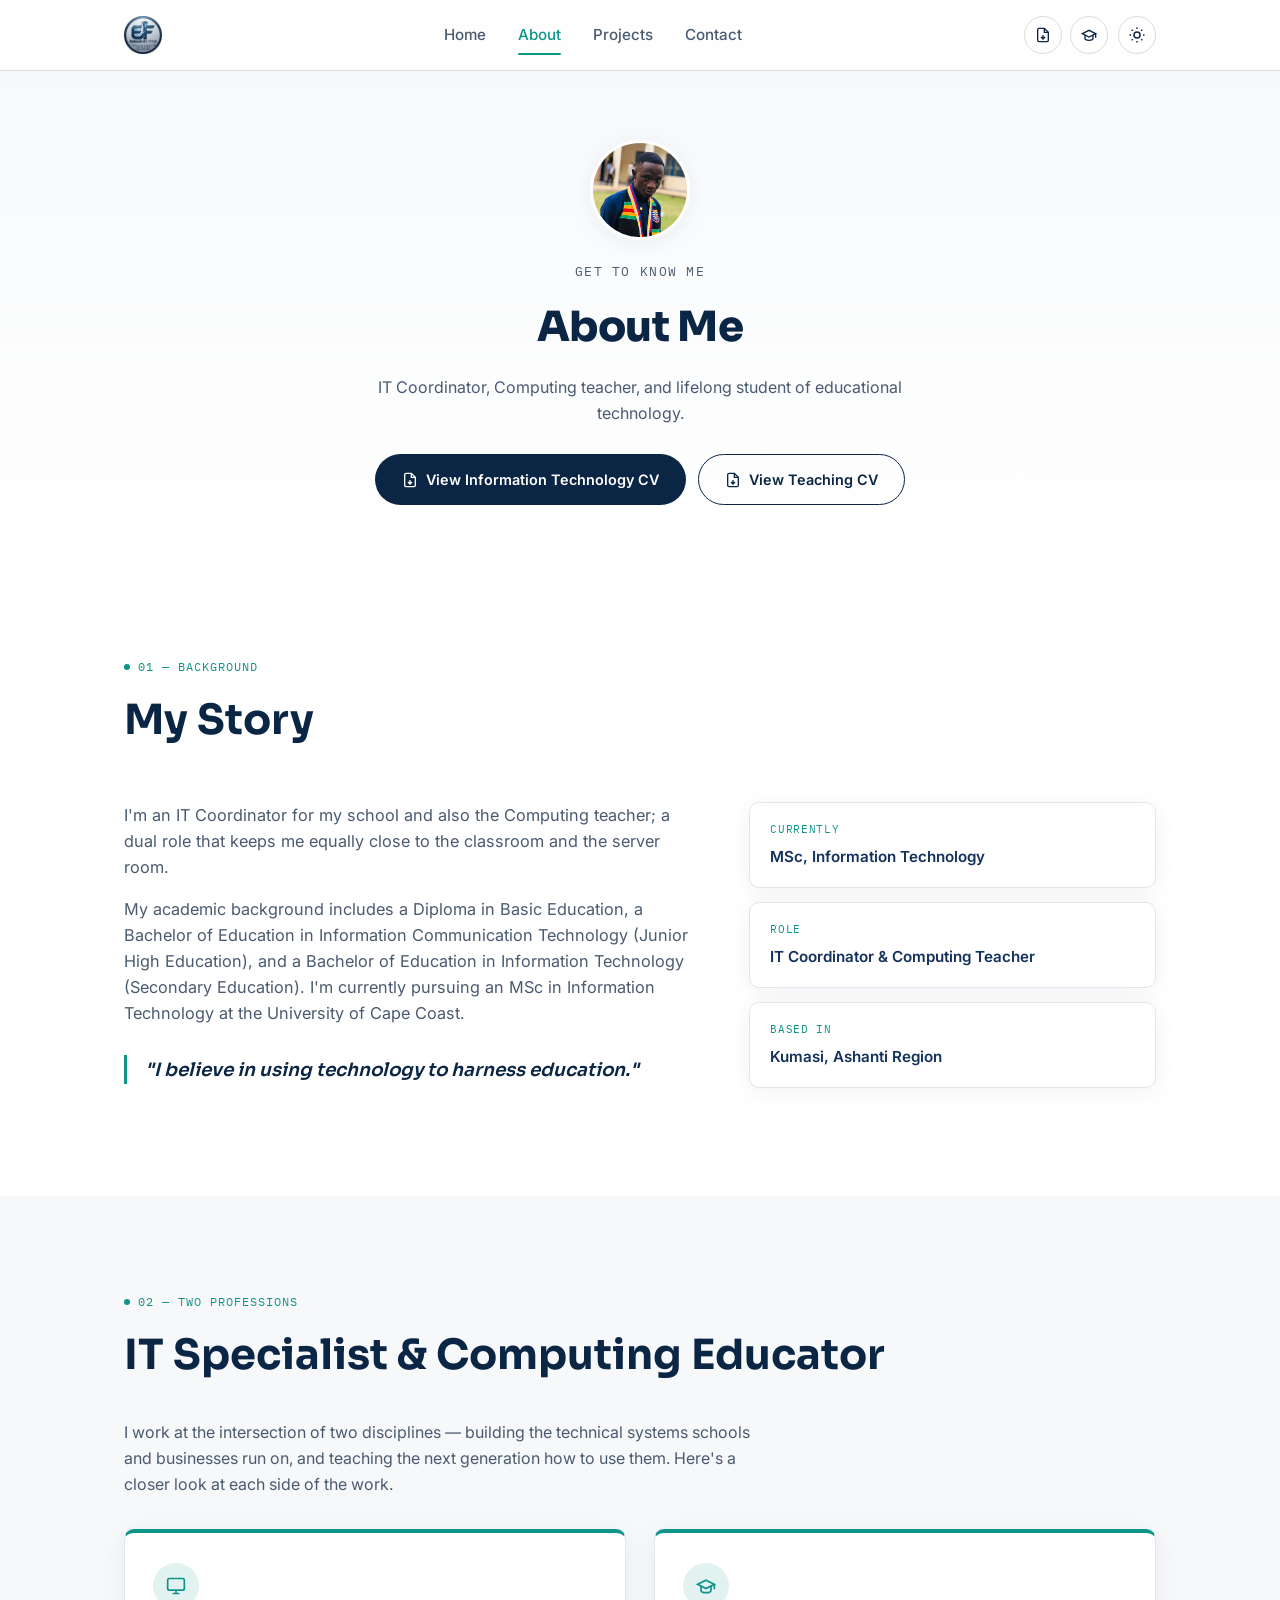
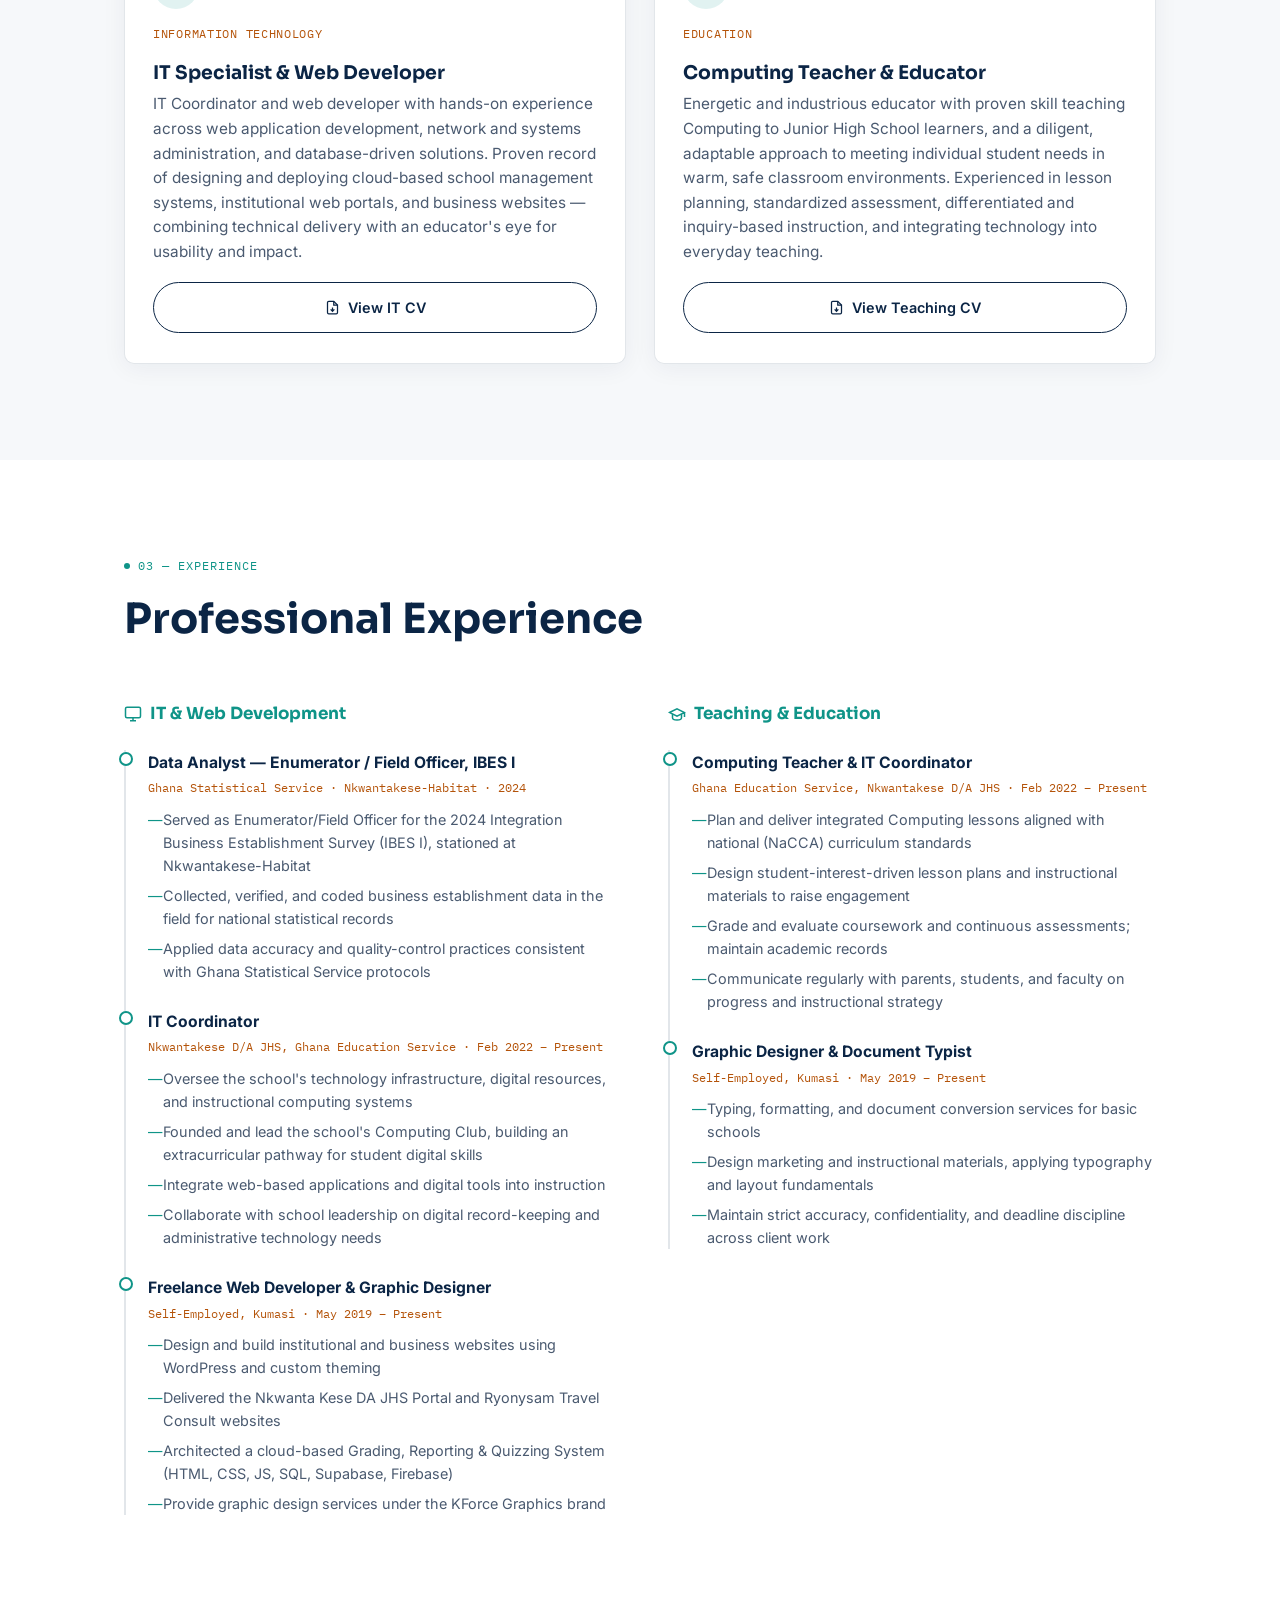
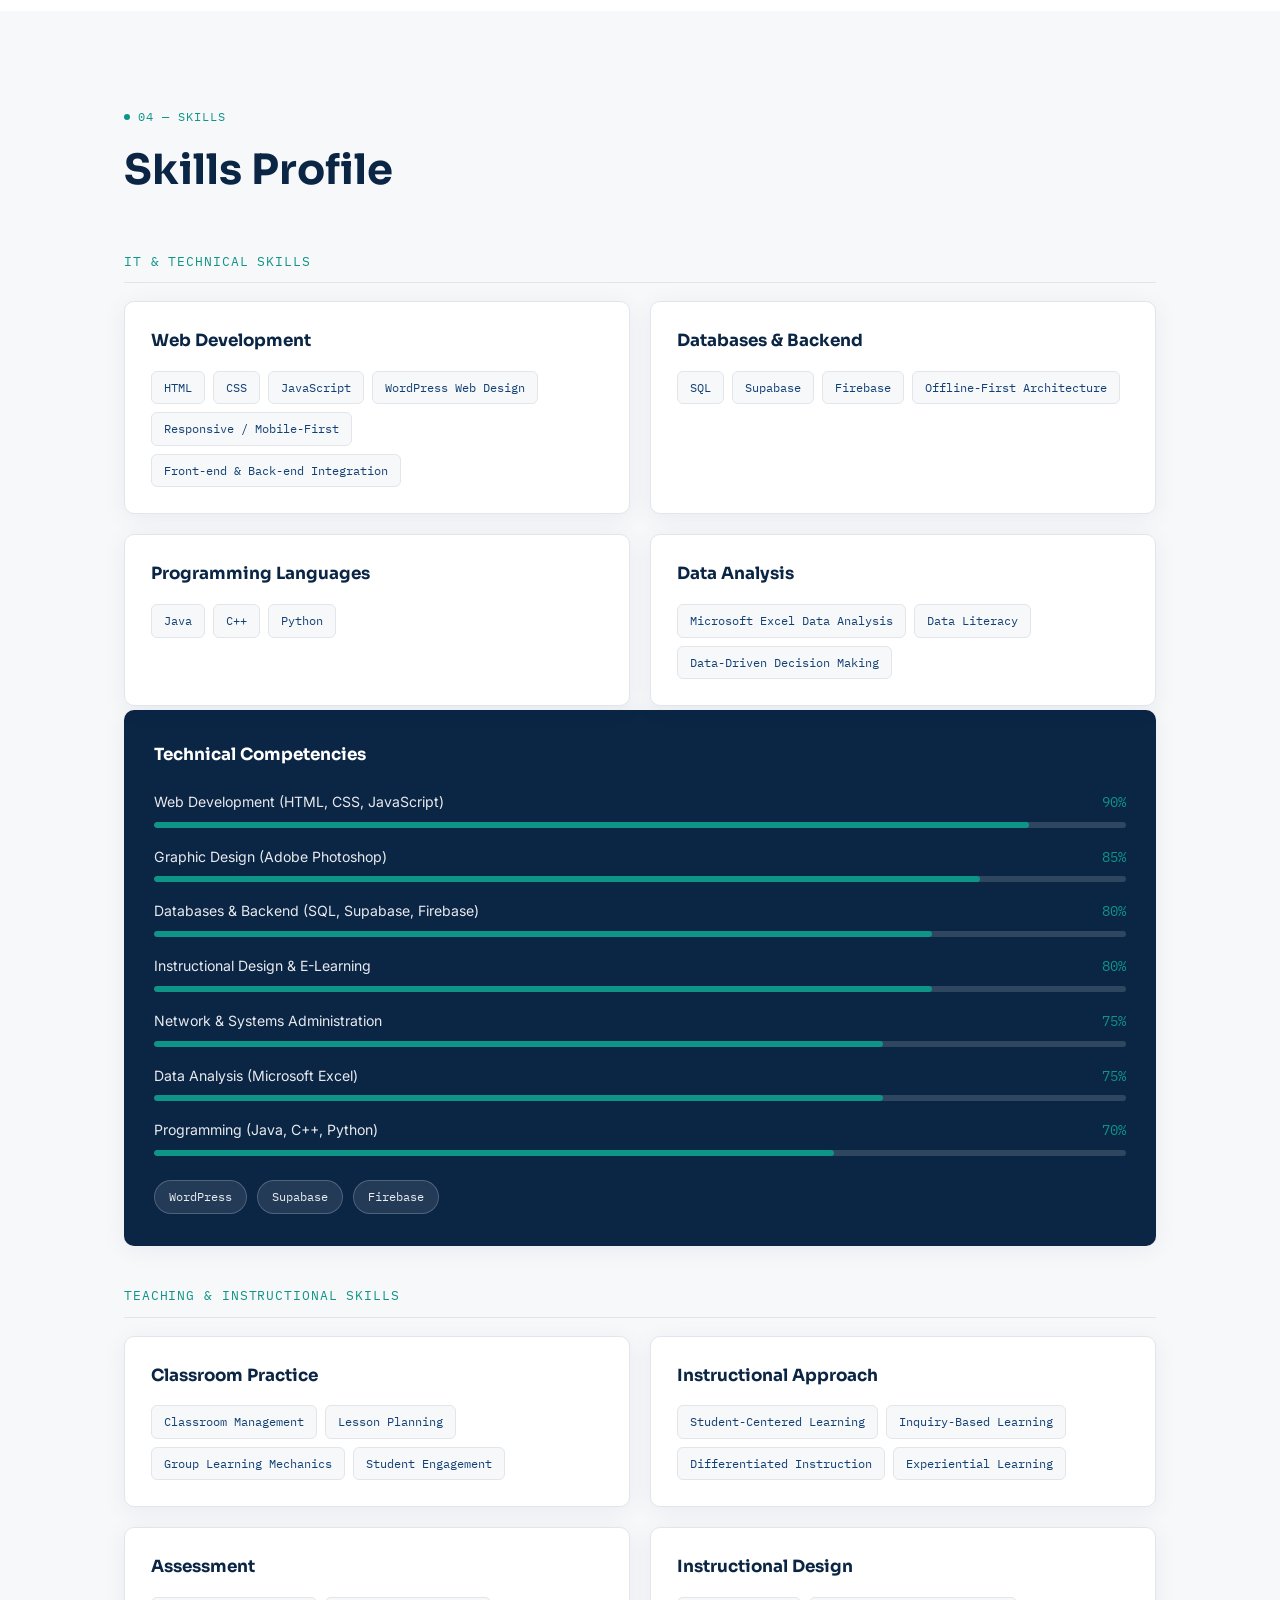
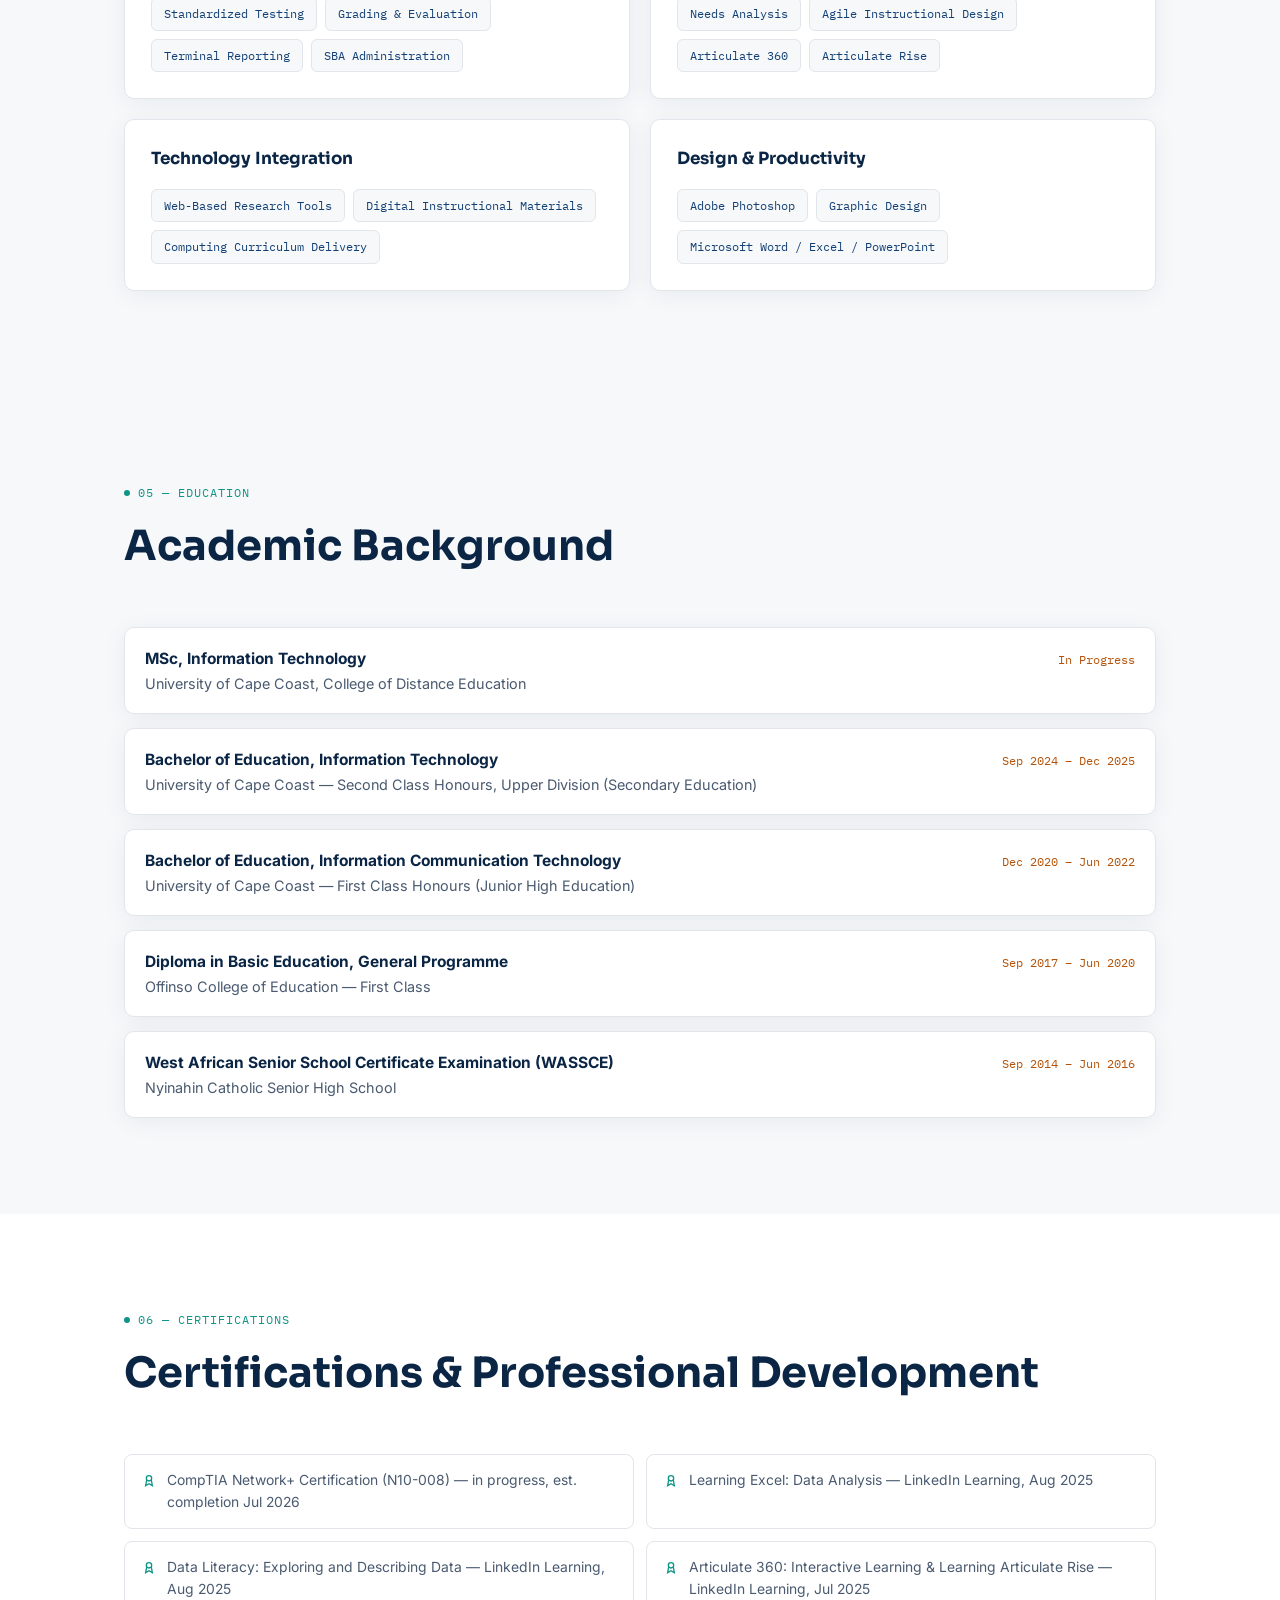
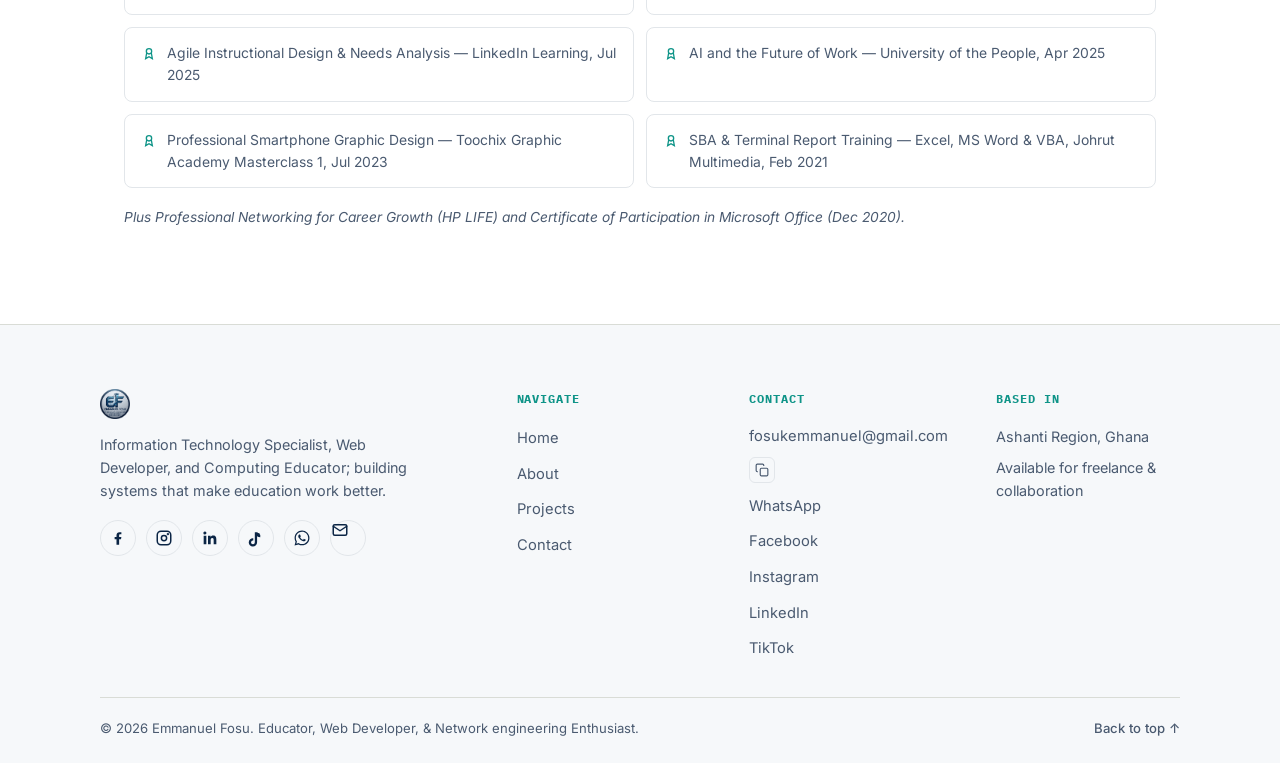
==== about.html @ 39644e77 "Add WhatsApp link to about page Added WhatsApp link to the footer section." ====
<!DOCTYPE html>
<html lang="en">
<head>
<meta charset="UTF-8">
<meta name="viewport" content="width=device-width, initial-scale=1.0">
<title>About Emmanuel Fosu | IT Specialist &amp; Educator</title>
<meta name="description" content="About Emmanuel Fosu — background, qualifications, and skills profile in web development, networking, and education technology.">
<link rel="preconnect" href="https://fonts.googleapis.com">
<link rel="preconnect" href="https://fonts.gstatic.com" crossorigin>
<link href="https://fonts.googleapis.com/css2?family=Sora:wght@400;600;700;800&family=Inter:wght@400;500;600&family=IBM+Plex+Mono:wght@400;500&display=swap" rel="stylesheet">
<link rel="stylesheet" href="styles.css">
</head>
<body>

<header class="site-header">
  <div class="nav-wrap">
    <a href="index.html" class="logo">
      <img src="images/logo.png" alt="Emmanuel Fosu Logo" class="logo-img">
    </a>
    <nav class="main-nav" id="main-nav" aria-label="Primary">
      <a href="index.html" class="nav-link">Home</a>
      <a href="about.html" class="nav-link active" aria-current="page">About</a>
      <a href="projects.html" class="nav-link">Projects</a>
      <a href="contact.html" class="nav-link">Contact</a>
    </nav>
    <div class="nav-controls">
      <div class="nav-cv-icons">
        <a href="assets/cv/Emmanuel_Fosu_IT_CV.pdf" target="_blank" rel="noopener" class="nav-cv-btn-icon" title="View Information Technology CV" aria-label="View Information Technology CV">
          <svg width="16" height="16" viewBox="0 0 24 24" fill="none" stroke="currentColor" stroke-width="2"><path d="M14 2H6a2 2 0 0 0-2 2v16a2 2 0 0 0 2 2h12a2 2 0 0 0 2-2V8z"/><path d="M14 2v6h6M12 18v-6M9 15l3 3 3-3"/></svg>
        </a>
        <a href="assets/cv/Emmanuel_Fosu_Teaching_CV.pdf" target="_blank" rel="noopener" class="nav-cv-btn-icon" title="View Teaching CV" aria-label="View Teaching CV">
          <svg width="16" height="16" viewBox="0 0 24 24" fill="none" stroke="currentColor" stroke-width="2"><path d="M22 10v6M2 10l10-5 10 5-10 5-10-5z"/><path d="M6 12v5c0 1.66 2.69 3 6 3s6-1.34 6-3v-5"/></svg>
        </a>
      </div>
      <button id="theme-toggle" class="theme-toggle" aria-label="Toggle dark mode" title="Toggle light / dark mode">
        <svg id="icon-sun" width="18" height="18" viewBox="0 0 24 24" fill="none" stroke="currentColor" stroke-width="2"><circle cx="12" cy="12" r="4"/><path d="M12 2v2M12 20v2M4.9 4.9l1.4 1.4M17.7 17.7l1.4 1.4M2 12h2M20 12h2M4.9 19.1l1.4-1.4M17.7 6.3l1.4-1.4"/></svg>
        <svg id="icon-moon" width="18" height="18" viewBox="0 0 24 24" fill="none" stroke="currentColor" stroke-width="2" style="display:none"><path d="M21 12.79A9 9 0 1 1 11.21 3 7 7 0 0 0 21 12.79z"/></svg>
      </button>
      <button class="hamburger" id="hamburger" aria-label="Open menu" aria-expanded="false" aria-controls="mobile-menu">
        <span></span><span></span><span></span>
      </button>
    </div>
  </div>
  <nav class="mobile-menu" id="mobile-menu" aria-label="Mobile">
    <a href="index.html" class="nav-link">Home</a>
    <a href="about.html" class="nav-link active" aria-current="page">About</a>
    <a href="projects.html" class="nav-link">Projects</a>
    <a href="contact.html" class="nav-link">Contact</a>
    <div class="mobile-cv-group">
      <a href="assets/cv/Emmanuel_Fosu_IT_CV.pdf" target="_blank" rel="noopener" class="nav-cv-btn">View Information Technology CV</a>
      <a href="assets/cv/Emmanuel_Fosu_Teaching_CV.pdf" target="_blank" rel="noopener" class="nav-cv-btn">View Teaching CV</a>
    </div>
  </nav>
</header>

<main>
  <div class="page-header">
    <img src="images/emma.jpg" alt="Emmanuel Fosu" class="page-header-img">
    <p class="eyebrow mono">Get to know me</p>
    <h1 class="page-heading">About Me</h1>
    <p>IT Coordinator, Computing teacher, and lifelong student of educational technology.</p>
    <div class="cv-cta-row">
      <a href="assets/cv/Emmanuel_Fosu_IT_CV.pdf" target="_blank" rel="noopener" class="btn btn-primary cv-cta-btn">
        <svg width="16" height="16" viewBox="0 0 24 24" fill="none" stroke="currentColor" stroke-width="2"><path d="M14 2H6a2 2 0 0 0-2 2v16a2 2 0 0 0 2 2h12a2 2 0 0 0 2-2V8z"/><path d="M14 2v6h6M12 18v-6M9 15l3 3 3-3"/></svg>
        View Information Technology CV
      </a>
      <a href="assets/cv/Emmanuel_Fosu_Teaching_CV.pdf" target="_blank" rel="noopener" class="btn btn-outline cv-cta-btn">
        <svg width="16" height="16" viewBox="0 0 24 24" fill="none" stroke="currentColor" stroke-width="2"><path d="M14 2H6a2 2 0 0 0-2 2v16a2 2 0 0 0 2 2h12a2 2 0 0 0 2-2V8z"/><path d="M14 2v6h6M12 18v-6M9 15l3 3 3-3"/></svg>
        View Teaching CV
      </a>
    </div>
  </div>

  <section class="about" id="about">
    <div class="section-inner">
      <p class="section-label mono">01 — Background</p>
      <h2 class="section-title">My Story</h2>
      <div class="about-grid">
        <div class="about-text">
          <p>I'm an IT Coordinator for my school and also the Computing teacher; a dual role that keeps me equally close to the classroom and the server room.</p>
          <p>My academic background includes a Diploma in Basic Education, a Bachelor of Education in Information Communication Technology (Junior High Education), and a Bachelor of Education in Information Technology (Secondary Education). I'm currently pursuing an MSc in Information Technology at the University of Cape Coast.</p>
          <p class="philosophy">"I believe in using technology to harness education."</p>
        </div>
        <div class="about-facts">
          <div class="fact-card">
            <span class="fact-label mono">Currently</span>
            <span class="fact-value">MSc, Information Technology</span>
          </div>
          <div class="fact-card">
            <span class="fact-label mono">Role</span>
            <span class="fact-value">IT Coordinator &amp; Computing Teacher</span>
          </div>
          <div class="fact-card">
            <span class="fact-label mono">Based In</span>
            <span class="fact-value">Kumasi, Ashanti Region</span>
          </div>
        </div>
      </div>
    </div>
  </section>

  <!-- ============ TWO PROFESSIONS ============ -->
  <section class="professions" id="professions">
    <div class="section-inner">
      <p class="section-label mono">02 — Two Professions</p>
      <h2 class="section-title">IT Specialist &amp; Computing Educator</h2>
      <p class="profession-intro">I work at the intersection of two disciplines — building the technical systems schools and businesses run on, and teaching the next generation how to use them. Here's a closer look at each side of the work.</p>

      <div class="profession-grid">

        <div class="profession-card" id="it-profession">
          <div class="profession-icon">
            <svg width="20" height="20" viewBox="0 0 24 24" fill="none" stroke="currentColor" stroke-width="2"><rect x="2" y="3" width="20" height="14" rx="2"/><path d="M8 21h8M12 17v4"/></svg>
          </div>
          <span class="profession-role mono">Information Technology</span>
          <h3>IT Specialist &amp; Web Developer</h3>
          <p>IT Coordinator and web developer with hands-on experience across web application development, network and systems administration, and database-driven solutions. Proven record of designing and deploying cloud-based school management systems, institutional web portals, and business websites — combining technical delivery with an educator's eye for usability and impact.</p>
          <a href="assets/cv/Emmanuel_Fosu_IT_CV.pdf" target="_blank" rel="noopener" class="btn btn-outline cv-cta-btn">
            <svg width="15" height="15" viewBox="0 0 24 24" fill="none" stroke="currentColor" stroke-width="2"><path d="M14 2H6a2 2 0 0 0-2 2v16a2 2 0 0 0 2 2h12a2 2 0 0 0 2-2V8z"/><path d="M14 2v6h6M12 18v-6M9 15l3 3 3-3"/></svg>
            View IT CV
          </a>
        </div>

        <div class="profession-card" id="teaching-profession">
          <div class="profession-icon">
            <svg width="20" height="20" viewBox="0 0 24 24" fill="none" stroke="currentColor" stroke-width="2"><path d="M22 10v6M2 10l10-5 10 5-10 5-10-5z"/><path d="M6 12v5c0 1.66 2.69 3 6 3s6-1.34 6-3v-5"/></svg>
          </div>
          <span class="profession-role mono">Education</span>
          <h3>Computing Teacher &amp; Educator</h3>
          <p>Energetic and industrious educator with proven skill teaching Computing to Junior High School learners, and a diligent, adaptable approach to meeting individual student needs in warm, safe classroom environments. Experienced in lesson planning, standardized assessment, differentiated and inquiry-based instruction, and integrating technology into everyday teaching.</p>
          <a href="assets/cv/Emmanuel_Fosu_Teaching_CV.pdf" target="_blank" rel="noopener" class="btn btn-outline cv-cta-btn">
            <svg width="15" height="15" viewBox="0 0 24 24" fill="none" stroke="currentColor" stroke-width="2"><path d="M14 2H6a2 2 0 0 0-2 2v16a2 2 0 0 0 2 2h12a2 2 0 0 0 2-2V8z"/><path d="M14 2v6h6M12 18v-6M9 15l3 3 3-3"/></svg>
            View Teaching CV
          </a>
        </div>

      </div>
    </div>
  </section>

  <!-- ============ PROFESSIONAL EXPERIENCE ============ -->
  <section class="experience" id="experience">
    <div class="section-inner">
      <p class="section-label mono">03 — Experience</p>
      <h2 class="section-title">Professional Experience</h2>

      <div class="experience-columns">

        <div class="experience-track">
          <h3 class="experience-track-heading">
            <svg width="18" height="18" viewBox="0 0 24 24" fill="none" stroke="currentColor" stroke-width="2"><rect x="2" y="3" width="20" height="14" rx="2"/><path d="M8 21h8M12 17v4"/></svg>
            IT &amp; Web Development
          </h3>

          <div class="timeline-item">
            <span class="timeline-role">Data Analyst — Enumerator / Field Officer, IBES I</span>
            <span class="timeline-meta mono">Ghana Statistical Service · Nkwantakese-Habitat · 2024</span>
            <ul>
              <li>Served as Enumerator/Field Officer for the 2024 Integration Business Establishment Survey (IBES I), stationed at Nkwantakese-Habitat</li>
              <li>Collected, verified, and coded business establishment data in the field for national statistical records</li>
              <li>Applied data accuracy and quality-control practices consistent with Ghana Statistical Service protocols</li>
            </ul>
          </div>

          <div class="timeline-item">
            <span class="timeline-role">IT Coordinator</span>
            <span class="timeline-meta mono">Nkwantakese D/A JHS, Ghana Education Service · Feb 2022 – Present</span>
            <ul>
              <li>Oversee the school's technology infrastructure, digital resources, and instructional computing systems</li>
              <li>Founded and lead the school's Computing Club, building an extracurricular pathway for student digital skills</li>
              <li>Integrate web-based applications and digital tools into instruction</li>
              <li>Collaborate with school leadership on digital record-keeping and administrative technology needs</li>
            </ul>
          </div>

          <div class="timeline-item">
            <span class="timeline-role">Freelance Web Developer &amp; Graphic Designer</span>
            <span class="timeline-meta mono">Self-Employed, Kumasi · May 2019 – Present</span>
            <ul>
              <li>Design and build institutional and business websites using WordPress and custom theming</li>
              <li>Delivered the Nkwanta Kese DA JHS Portal and Ryonysam Travel Consult websites</li>
              <li>Architected a cloud-based Grading, Reporting &amp; Quizzing System (HTML, CSS, JS, SQL, Supabase, Firebase)</li>
              <li>Provide graphic design services under the KForce Graphics brand</li>
            </ul>
          </div>
        </div>

        <div class="experience-track">
          <h3 class="experience-track-heading">
            <svg width="18" height="18" viewBox="0 0 24 24" fill="none" stroke="currentColor" stroke-width="2"><path d="M22 10v6M2 10l10-5 10 5-10 5-10-5z"/><path d="M6 12v5c0 1.66 2.69 3 6 3s6-1.34 6-3v-5"/></svg>
            Teaching &amp; Education
          </h3>

          <div class="timeline-item">
            <span class="timeline-role">Computing Teacher &amp; IT Coordinator</span>
            <span class="timeline-meta mono">Ghana Education Service, Nkwantakese D/A JHS · Feb 2022 – Present</span>
            <ul>
              <li>Plan and deliver integrated Computing lessons aligned with national (NaCCA) curriculum standards</li>
              <li>Design student-interest-driven lesson plans and instructional materials to raise engagement</li>
              <li>Grade and evaluate coursework and continuous assessments; maintain academic records</li>
              <li>Communicate regularly with parents, students, and faculty on progress and instructional strategy</li>
            </ul>
          </div>

          <div class="timeline-item">
            <span class="timeline-role">Graphic Designer &amp; Document Typist</span>
            <span class="timeline-meta mono">Self-Employed, Kumasi · May 2019 – Present</span>
            <ul>
              <li>Typing, formatting, and document conversion services for basic schools</li>
              <li>Design marketing and instructional materials, applying typography and layout fundamentals</li>
              <li>Maintain strict accuracy, confidentiality, and deadline discipline across client work</li>
            </ul>
          </div>
        </div>

      </div>
    </div>
  </section>

  <section class="skills" id="skills">
    <div class="section-inner">
      <p class="section-label mono">04 — Skills</p>
      <h2 class="section-title">Skills Profile</h2>

      <!-- IT & Technical Skills -->
      <div class="skills-subgroup">
        <p class="skills-subheading">IT &amp; Technical Skills</p>
        <div class="skills-grid">

          <div class="skill-card">
            <h3>Web Development</h3>
            <div class="tag-row">
              <span class="tag">HTML</span>
              <span class="tag">CSS</span>
              <span class="tag">JavaScript</span>
              <span class="tag">WordPress Web Design</span>
              <span class="tag">Responsive / Mobile-First</span>
              <span class="tag">Front-end &amp; Back-end Integration</span>
            </div>
          </div>

          <div class="skill-card">
            <h3>Databases &amp; Backend</h3>
            <div class="tag-row">
              <span class="tag">SQL</span>
              <span class="tag">Supabase</span>
              <span class="tag">Firebase</span>
              <span class="tag">Offline-First Architecture</span>
            </div>
          </div>

          <div class="skill-card">
            <h3>Programming Languages</h3>
            <div class="tag-row">
              <span class="tag">Java</span>
              <span class="tag">C++</span>
              <span class="tag">Python</span>
            </div>
          </div>

          <div class="skill-card">
            <h3>Data Analysis</h3>
            <div class="tag-row">
              <span class="tag">Microsoft Excel Data Analysis</span>
              <span class="tag">Data Literacy</span>
              <span class="tag">Data-Driven Decision Making</span>
            </div>
          </div>

        </div>

        <div class="competency-card">
          <h3>Technical Competencies</h3>

          <div class="competency-row">
            <div class="competency-top"><span class="competency-name">Web Development (HTML, CSS, JavaScript)</span><span class="competency-pct mono">90%</span></div>
            <div class="competency-track"><div class="competency-fill" style="width:90%"></div></div>
          </div>
          <div class="competency-row">
            <div class="competency-top"><span class="competency-name">Graphic Design (Adobe Photoshop)</span><span class="competency-pct mono">85%</span></div>
            <div class="competency-track"><div class="competency-fill" style="width:85%"></div></div>
          </div>
          <div class="competency-row">
            <div class="competency-top"><span class="competency-name">Databases &amp; Backend (SQL, Supabase, Firebase)</span><span class="competency-pct mono">80%</span></div>
            <div class="competency-track"><div class="competency-fill" style="width:80%"></div></div>
          </div>
          <div class="competency-row">
            <div class="competency-top"><span class="competency-name">Instructional Design &amp; E-Learning</span><span class="competency-pct mono">80%</span></div>
            <div class="competency-track"><div class="competency-fill" style="width:80%"></div></div>
          </div>
          <div class="competency-row">
            <div class="competency-top"><span class="competency-name">Network &amp; Systems Administration</span><span class="competency-pct mono">75%</span></div>
            <div class="competency-track"><div class="competency-fill" style="width:75%"></div></div>
          </div>
          <div class="competency-row">
            <div class="competency-top"><span class="competency-name">Data Analysis (Microsoft Excel)</span><span class="competency-pct mono">75%</span></div>
            <div class="competency-track"><div class="competency-fill" style="width:75%"></div></div>
          </div>
          <div class="competency-row">
            <div class="competency-top"><span class="competency-name">Programming (Java, C++, Python)</span><span class="competency-pct mono">70%</span></div>
            <div class="competency-track"><div class="competency-fill" style="width:70%"></div></div>
          </div>

          <div class="competency-tags">
            <span class="competency-tag">WordPress</span>
            <span class="competency-tag">Supabase</span>
            <span class="competency-tag">Firebase</span>
          </div>
        </div>
      </div>

      <!-- Teaching & Instructional Skills -->
      <div class="skills-subgroup">
        <p class="skills-subheading">Teaching &amp; Instructional Skills</p>
        <div class="skills-grid">

          <div class="skill-card">
            <h3>Classroom Practice</h3>
            <div class="tag-row">
              <span class="tag">Classroom Management</span>
              <span class="tag">Lesson Planning</span>
              <span class="tag">Group Learning Mechanics</span>
              <span class="tag">Student Engagement</span>
            </div>
          </div>

          <div class="skill-card">
            <h3>Instructional Approach</h3>
            <div class="tag-row">
              <span class="tag">Student-Centered Learning</span>
              <span class="tag">Inquiry-Based Learning</span>
              <span class="tag">Differentiated Instruction</span>
              <span class="tag">Experiential Learning</span>
            </div>
          </div>

          <div class="skill-card">
            <h3>Assessment</h3>
            <div class="tag-row">
              <span class="tag">Standardized Testing</span>
              <span class="tag">Grading &amp; Evaluation</span>
              <span class="tag">Terminal Reporting</span>
              <span class="tag">SBA Administration</span>
            </div>
          </div>

          <div class="skill-card">
            <h3>Instructional Design</h3>
            <div class="tag-row">
              <span class="tag">Needs Analysis</span>
              <span class="tag">Agile Instructional Design</span>
              <span class="tag">Articulate 360</span>
              <span class="tag">Articulate Rise</span>
            </div>
          </div>

          <div class="skill-card">
            <h3>Technology Integration</h3>
            <div class="tag-row">
              <span class="tag">Web-Based Research Tools</span>
              <span class="tag">Digital Instructional Materials</span>
              <span class="tag">Computing Curriculum Delivery</span>
            </div>
          </div>

          <div class="skill-card">
            <h3>Design &amp; Productivity</h3>
            <div class="tag-row">
              <span class="tag">Adobe Photoshop</span>
              <span class="tag">Graphic Design</span>
              <span class="tag">Microsoft Word / Excel / PowerPoint</span>
            </div>
          </div>

        </div>
      </div>

    </div>
  </section>

  <!-- ============ EDUCATION ============ -->
  <section class="education" id="education">
    <div class="section-inner">
      <p class="section-label mono">05 — Education</p>
      <h2 class="section-title">Academic Background</h2>
      <div class="education-list">

        <div class="education-item">
          <div>
            <span class="edu-degree">MSc, Information Technology</span>
            <div class="edu-school">University of Cape Coast, College of Distance Education</div>
          </div>
          <span class="edu-date mono">In Progress</span>
        </div>

        <div class="education-item">
          <div>
            <span class="edu-degree">Bachelor of Education, Information Technology</span>
            <div class="edu-school">University of Cape Coast — Second Class Honours, Upper Division (Secondary Education)</div>
          </div>
          <span class="edu-date mono">Sep 2024 – Dec 2025</span>
        </div>

        <div class="education-item">
          <div>
            <span class="edu-degree">Bachelor of Education, Information Communication Technology</span>
            <div class="edu-school">University of Cape Coast — First Class Honours (Junior High Education)</div>
          </div>
          <span class="edu-date mono">Dec 2020 – Jun 2022</span>
        </div>

        <div class="education-item">
          <div>
            <span class="edu-degree">Diploma in Basic Education, General Programme</span>
            <div class="edu-school">Offinso College of Education — First Class</div>
          </div>
          <span class="edu-date mono">Sep 2017 – Jun 2020</span>
        </div>

        <div class="education-item">
          <div>
            <span class="edu-degree">West African Senior School Certificate Examination (WASSCE)</span>
            <div class="edu-school">Nyinahin Catholic Senior High School</div>
          </div>
          <span class="edu-date mono">Sep 2014 – Jun 2016</span>
        </div>

      </div>
    </div>
  </section>

  <!-- ============ CERTIFICATIONS ============ -->
  <section class="certifications" id="certifications">
    <div class="section-inner">
      <p class="section-label mono">06 — Certifications</p>
      <h2 class="section-title">Certifications &amp; Professional Development</h2>
      <div class="cert-grid">

        <div class="cert-item">
          <svg width="16" height="16" viewBox="0 0 24 24" fill="none" stroke="currentColor" stroke-width="2"><path d="M12 15a4 4 0 1 0 0-8 4 4 0 0 0 0 8z"/><path d="M8.5 13.5 7 22l5-3 5 3-1.5-8.5"/></svg>
          <span>CompTIA Network+ Certification (N10-008) — in progress, est. completion Jul 2026</span>
        </div>
        <div class="cert-item">
          <svg width="16" height="16" viewBox="0 0 24 24" fill="none" stroke="currentColor" stroke-width="2"><path d="M12 15a4 4 0 1 0 0-8 4 4 0 0 0 0 8z"/><path d="M8.5 13.5 7 22l5-3 5 3-1.5-8.5"/></svg>
          <span>Learning Excel: Data Analysis — LinkedIn Learning, Aug 2025</span>
        </div>
        <div class="cert-item">
          <svg width="16" height="16" viewBox="0 0 24 24" fill="none" stroke="currentColor" stroke-width="2"><path d="M12 15a4 4 0 1 0 0-8 4 4 0 0 0 0 8z"/><path d="M8.5 13.5 7 22l5-3 5 3-1.5-8.5"/></svg>
          <span>Data Literacy: Exploring and Describing Data — LinkedIn Learning, Aug 2025</span>
        </div>
        <div class="cert-item">
          <svg width="16" height="16" viewBox="0 0 24 24" fill="none" stroke="currentColor" stroke-width="2"><path d="M12 15a4 4 0 1 0 0-8 4 4 0 0 0 0 8z"/><path d="M8.5 13.5 7 22l5-3 5 3-1.5-8.5"/></svg>
          <span>Articulate 360: Interactive Learning &amp; Learning Articulate Rise — LinkedIn Learning, Jul 2025</span>
        </div>
        <div class="cert-item">
          <svg width="16" height="16" viewBox="0 0 24 24" fill="none" stroke="currentColor" stroke-width="2"><path d="M12 15a4 4 0 1 0 0-8 4 4 0 0 0 0 8z"/><path d="M8.5 13.5 7 22l5-3 5 3-1.5-8.5"/></svg>
          <span>Agile Instructional Design &amp; Needs Analysis — LinkedIn Learning, Jul 2025</span>
        </div>
        <div class="cert-item">
          <svg width="16" height="16" viewBox="0 0 24 24" fill="none" stroke="currentColor" stroke-width="2"><path d="M12 15a4 4 0 1 0 0-8 4 4 0 0 0 0 8z"/><path d="M8.5 13.5 7 22l5-3 5 3-1.5-8.5"/></svg>
          <span>AI and the Future of Work — University of the People, Apr 2025</span>
        </div>
        <div class="cert-item">
          <svg width="16" height="16" viewBox="0 0 24 24" fill="none" stroke="currentColor" stroke-width="2"><path d="M12 15a4 4 0 1 0 0-8 4 4 0 0 0 0 8z"/><path d="M8.5 13.5 7 22l5-3 5 3-1.5-8.5"/></svg>
          <span>Professional Smartphone Graphic Design — Toochix Graphic Academy Masterclass 1, Jul 2023</span>
        </div>
        <div class="cert-item">
          <svg width="16" height="16" viewBox="0 0 24 24" fill="none" stroke="currentColor" stroke-width="2"><path d="M12 15a4 4 0 1 0 0-8 4 4 0 0 0 0 8z"/><path d="M8.5 13.5 7 22l5-3 5 3-1.5-8.5"/></svg>
          <span>SBA &amp; Terminal Report Training — Excel, MS Word &amp; VBA, Johrut Multimedia, Feb 2021</span>
        </div>

      </div>
      <p class="cert-note">Plus Professional Networking for Career Growth (HP LIFE) and Certificate of Participation in Microsoft Office (Dec 2020).</p>
    </div>
  </section>
</main>

<footer class="site-footer">
  <div class="footer-inner">

    <div class="footer-col footer-brand">
      <a href="index.html" class="logo">
        <img src="images/logo.png" alt="Emmanuel Fosu Logo" class="logo-img">
      </a>
      <p class="footer-tagline">Information Technology Specialist, Web Developer, and Computing Educator; building systems that make education work better.</p>
      <div class="footer-socials">
        <a href="https://www.facebook.com/emmanuel.fosu.18041" target="_blank" rel="noopener" aria-label="Facebook">
          <svg width="18" height="18" viewBox="0 0 24 24" fill="currentColor"><path d="M13.5 21v-7.5h2.5l.5-3H13.5V8.5c0-.9.25-1.5 1.53-1.5H16.5V4.35C16.2 4.3 15.2 4.2 14 4.2c-2.4 0-4 1.46-4 4.15V10.5H7.5v3H10V21h3.5z"/></svg>
        </a>
        <a href="https://www.instagram.com/fosukemmanuel?igsh=NnFtemxhdjh0Y2I2" target="_blank" rel="noopener" aria-label="Instagram">
          <svg width="18" height="18" viewBox="0 0 24 24" fill="none" stroke="currentColor" stroke-width="2"><rect x="3" y="3" width="18" height="18" rx="5"/><circle cx="12" cy="12" r="3.5"/><circle cx="17.2" cy="6.8" r="0.6" fill="currentColor"/></svg>
        </a>
        <a href="https://www.linkedin.com/in/emmanuel-fosu-2341121b7" target="_blank" rel="noopener" aria-label="LinkedIn">
          <svg width="18" height="18" viewBox="0 0 24 24" fill="currentColor"><path d="M20.45 20.45h-3.56v-5.57c0-1.33-.02-3.04-1.85-3.04-1.86 0-2.14 1.45-2.14 2.94v5.67H9.34V9h3.41v1.56h.05c.48-.9 1.64-1.85 3.38-1.85 3.61 0 4.28 2.38 4.28 5.47v6.27zM5.34 7.43a2.07 2.07 0 1 1 0-4.13 2.07 2.07 0 0 1 0 4.13zM7.12 20.45H3.55V9h3.57v11.45z"/></svg>
        </a>
        <a href="https://www.tiktok.com/@emmanuelfosu51" target="_blank" rel="noopener" aria-label="TikTok">
          <svg width="18" height="18" viewBox="0 0 24 24" fill="currentColor"><path d="M16.6 5.82a4.28 4.28 0 0 1-3.14-1.4V4.4h-3.03v13.4a2.5 2.5 0 1 1-2.06-2.46v-3.06a5.56 5.56 0 1 0 5.09 5.53V9.72a7.28 7.28 0 0 0 4.24 1.36V8.05a4.28 4.28 0 0 1-1.1-2.23z"/></svg>
        </a>
        <a href="https://wa.me/233553012862" target="_blank" rel="noopener" aria-label="WhatsApp">
          <svg width="18" height="18" viewBox="0 0 24 24" fill="currentColor"><path d="M12.04 2C6.58 2 2.13 6.45 2.13 11.91c0 1.75.46 3.45 1.32 4.95L2.05 22l5.25-1.38a9.9 9.9 0 0 0 4.74 1.21h.01c5.46 0 9.9-4.45 9.9-9.91 0-2.65-1.03-5.14-2.9-7.01A9.85 9.85 0 0 0 12.04 2zm0 18.13h-.01a8.2 8.2 0 0 1-4.19-1.15l-.3-.18-3.12.82.83-3.04-.2-.31a8.18 8.18 0 0 1-1.26-4.36c0-4.53 3.69-8.22 8.24-8.22 2.2 0 4.27.86 5.82 2.41a8.18 8.18 0 0 1 2.41 5.82c0 4.53-3.7 8.21-8.22 8.21zm4.51-6.16c-.25-.12-1.46-.72-1.69-.8-.23-.08-.39-.12-.56.13-.16.25-.64.8-.78.96-.14.17-.29.19-.53.06-.25-.12-1.05-.39-2-1.23-.74-.66-1.24-1.47-1.38-1.72-.15-.25-.02-.38.11-.51.11-.11.25-.29.37-.43.13-.15.17-.25.25-.42.08-.16.04-.31-.02-.43-.06-.13-.56-1.35-.77-1.84-.2-.49-.41-.42-.56-.43h-.48c-.16 0-.42.06-.65.31-.22.25-.85.83-.85 2.03 0 1.2.87 2.35.99 2.51.12.17 1.71 2.61 4.14 3.66.58.25 1.03.4 1.38.51.58.18 1.11.16 1.53.1.47-.07 1.46-.6 1.66-1.17.21-.58.21-1.08.15-1.18-.06-.11-.23-.17-.48-.29z"/></svg>
        </a>
        <a href="mailto:fosukemmanuel@gmail.com" aria-label="Email">
          <svg width="18" height="18" viewBox="0 0 24 24" fill="none" stroke="currentColor" stroke-width="2" stroke-linecap="round" stroke-linejoin="round">
            <rect x="3" y="5" width="18" height="14" rx="2"/>
            <path d="M3 7l9 6 9-6"/>
          </svg>
        </a>
      </div>
    </div>

    <div class="footer-col">
      <h3 class="footer-heading mono">Navigate</h3>
      <ul class="footer-links">
        <li><a href="index.html">Home</a></li>
        <li><a href="about.html">About</a></li>
        <li><a href="projects.html">Projects</a></li>
        <li><a href="contact.html">Contact</a></li>
      </ul>
    </div>

    <div class="footer-col">
      <h3 class="footer-heading mono">Contact</h3>
      <ul class="footer-links">
        <li class="email-row">
          <a href="mailto:fosukemmanuel@gmail.com">fosukemmanuel@gmail.com</a>
          <button type="button" class="copy-btn" data-email="fosukemmanuel@gmail.com" aria-label="Copy email address" title="Copy email">
            <svg width="14" height="14" viewBox="0 0 24 24" fill="none" stroke="currentColor" stroke-width="2"><rect x="9" y="9" width="13" height="13" rx="2"/><path d="M5 15H4a2 2 0 0 1-2-2V4a2 2 0 0 1 2-2h9a2 2 0 0 1 2 2v1"/></svg>
          </button>
          <span class="copy-feedback" aria-live="polite"></span>
        </li>
        <li><a href="https://wa.me/233553012862" target="_blank" rel="noopener">WhatsApp</a></li>
        <li><a href="https://www.facebook.com/emmanuel.fosu.18041" target="_blank" rel="noopener">Facebook</a></li>
        <li><a href="https://www.instagram.com/fosukemmanuel?igsh=NnFtemxhdjh0Y2I2" target="_blank" rel="noopener">Instagram</a></li>
        <li><a href="https://www.linkedin.com/in/emmanuel-fosu-2341121b7" target="_blank" rel="noopener">LinkedIn</a></li>
        <li><a href="https://www.tiktok.com/@emmanuelfosu51" target="_blank" rel="noopener">TikTok</a></li>
      </ul>
    </div>

    <div class="footer-col">
      <h3 class="footer-heading mono">Based In</h3>
      <p class="footer-text">Ashanti Region, Ghana</p>
      <p class="footer-text">Available for freelance &amp; collaboration</p>
    </div>

  </div>

  <div class="footer-bottom">
    <p>&copy; <span id="year"></span> Emmanuel Fosu. Educator, Web Developer, &amp; Network engineering Enthusiast.</p>
    <a href="index.html#hero" class="back-to-top">Back to top ↑</a>
  </div>
</footer>

<script src="script.js"></script>
</body>
</html>
---- styles.css ----
/* ============ DESIGN TOKENS ============ */
:root{
  --navy-900: #0B2545;
  --navy-800: #13315C;
  --navy-700: #134074;
  --blue-accent: #0F9488;
  --blue-accent-hover: #0C7A70;
  --amber-accent: #B45309;
  --line: #D9DCD6;
  --bg: #FFFFFF;
  --bg-alt: #F6F8FA;
  --text: #13315C;
  --text-soft: #4A5A70;
  --card-bg: #FFFFFF;
  --card-border: #E2E6EA;
  --shadow: 0 4px 24px rgba(11,37,69,0.06);

  --font-display: "Sora", sans-serif;
  --font-body: "Inter", sans-serif;
  --font-mono: "IBM Plex Mono", monospace;

  --radius: 10px;
  --max-width: 1080px;
  --transition: 0.25s ease;
}

[data-theme="dark"]{
  --bg: #0A1628;
  --bg-alt: #0F1D33;
  --text: #E8EDF4;
  --text-soft: #A8B7CC;
  --card-bg: #101F38;
  --card-border: #1E3252;
  --line: #1E3252;
  --shadow: 0 4px 24px rgba(0,0,0,0.35);
  --blue-accent: #2DD4BF;
  --blue-accent-hover: #5EEAD4;
  --amber-accent: #FBBF24;
}

/* ============ BASE / MOBILE-FIRST ============ */
*{ box-sizing: border-box; margin:0; padding:0; }

html{ scroll-behavior: smooth; }

body{
  font-family: var(--font-body);
  background: var(--bg);
  color: var(--text);
  line-height: 1.6;
  transition: background var(--transition), color var(--transition);
  overflow-x: hidden;
}

@media (prefers-reduced-motion: reduce){
  html{ scroll-behavior: auto; }
  *{ animation-duration: 0.01ms !important; animation-iteration-count: 1 !important; transition-duration: 0.01ms !important; }
}

.mono{ font-family: var(--font-mono); }

a{ 
  color: var(--blue-accent); 
  text-decoration: none;
  pointer-events: auto !important;
  cursor: pointer !important;
  position: relative;
  z-index: 10;
}
a:hover{ color: var(--blue-accent-hover); }

/* FIX: Ensure ALL anchor links are clickable */
a[href^="mailto:"] {
  pointer-events: auto !important;
  cursor: pointer !important;
  z-index: 20 !important;
  position: relative !important;
  display: inline-block !important;
}

img{ max-width: 100%; display: block; }

:focus-visible{
  outline: 2px solid var(--blue-accent);
  outline-offset: 3px;
}

/* Base padding is mobile-sized; scaled up at larger breakpoints below */
.section-inner{
  max-width: var(--max-width);
  margin: 0 auto;
  padding: 56px 20px;
}

.section-label{
  color: var(--blue-accent);
  font-size: 0.78rem;
  letter-spacing: 0.08em;
  text-transform: uppercase;
  margin-bottom: 10px;
  display: flex;
  align-items: center;
  gap: 8px;
}
.section-label::before{
  content: "";
  display: inline-block;
  width: 6px;
  height: 6px;
  border-radius: 50%;
  background: var(--blue-accent);
  flex-shrink: 0;
}

.section-title{
  font-family: var(--font-display);
  font-weight: 700;
  font-size: 1.7rem;
  color: var(--navy-900);
  margin-bottom: 32px;
}
[data-theme="dark"] .section-title{ color: var(--text); }

.page-heading{
  font-family: var(--font-display);
  font-weight: 800;
  font-size: 2rem;
  color: var(--navy-900);
  letter-spacing: -0.01em;
}
[data-theme="dark"] .page-heading{ color: var(--text); }

@media (min-width: 720px){
  .section-inner{ padding: 88px 32px; }
  .section-title{ font-size: 2.1rem; margin-bottom: 40px; }
  .page-heading{ font-size: 2.6rem; }
}

@media (min-width: 1024px){
  .section-inner{ padding: 96px 24px; }
  .section-title{ font-size: 2.6rem; margin-bottom: 48px; }
}

/* ============ BUTTONS ============ */
.btn{
  display: inline-flex;
  align-items: center;
  justify-content: center;
  padding: 13px 26px;
  border-radius: 999px;
  font-weight: 600;
  font-size: 0.93rem;
  font-family: var(--font-body);
  cursor: pointer;
  transition: all var(--transition);
  border: 1.5px solid transparent;
  width: 100%;
}
.btn-primary{
  background: var(--navy-900);
  color: #fff;
}
.btn-primary:hover{
  background: var(--blue-accent-hover);
  color: #fff;
  transform: translateY(-1px);
}
.btn-outline{
  border-color: var(--navy-900);
  color: var(--navy-900);
  background: transparent;
}
[data-theme="dark"] .btn-outline{
  border-color: var(--text);
  color: var(--text);
}
.btn-outline:hover{
  background: var(--navy-900);
  color: #fff;
}
[data-theme="dark"] .btn-outline:hover{
  background: var(--blue-accent);
  border-color: var(--blue-accent);
}

@media (min-width: 560px){
  .btn{ width: auto; }
}

/* ============ HEADER / NAV ============ */
.site-header{
  position: fixed;
  top: 0; left: 0; right: 0;
  z-index: 100;
  background: color-mix(in srgb, var(--bg) 85%, transparent);
  backdrop-filter: blur(10px);
  border-bottom: 1px solid var(--line);
}

.nav-wrap{
  max-width: var(--max-width);
  margin: 0 auto;
  padding: 14px 20px;
  display: flex;
  align-items: center;
  justify-content: space-between;
}

.logo{
  font-family: var(--font-display);
  font-weight: 800;
  font-size: 1.2rem;
  color: var(--navy-900);
  display: flex;
  align-items: center;
}
[data-theme="dark"] .logo{ color: var(--text); }
.logo-dot{ color: var(--blue-accent); }

.logo-img{
  height: 34px;
  width: auto;
  display: block;
}

@media (min-width: 720px){
  .logo-img{ height: 38px; }
}

/* Mobile: nav hidden, hamburger shown */
.main-nav{ display: none; }

.nav-controls{
  display: flex;
  align-items: center;
  gap: 10px;
}

.theme-toggle{
  width: 38px; height: 38px;
  border-radius: 50%;
  border: 1px solid var(--line);
  background: var(--bg);
  color: var(--navy-900);
  display: flex; align-items: center; justify-content: center;
  cursor: pointer;
  transition: all var(--transition);
  flex-shrink: 0;
}
[data-theme="dark"] .theme-toggle{ color: var(--text); }
.theme-toggle:hover{ border-color: var(--blue-accent); color: var(--blue-accent); }

.hamburger{
  display: flex;
  flex-direction: column;
  justify-content: center;
  gap: 5px;
  width: 38px; height: 38px;
  background: none;
  border: none;
  cursor: pointer;
  flex-shrink: 0;
}
.hamburger span{
  display: block;
  height: 2px;
  width: 22px;
  background: var(--navy-900);
  transition: all var(--transition);
  margin: 0 auto;
}
[data-theme="dark"] .hamburger span{ background: var(--text); }
.hamburger.open span:nth-child(1){ transform: translateY(7px) rotate(45deg); }
.hamburger.open span:nth-child(2){ opacity: 0; }
.hamburger.open span:nth-child(3){ transform: translateY(-7px) rotate(-45deg); }

.mobile-menu{
  display: none;
  flex-direction: column;
  padding: 8px 20px 18px;
  gap: 4px;
  border-top: 1px solid var(--line);
}
.mobile-menu.open{ display: flex; }
.mobile-menu .nav-link{ padding: 12px 0; border-bottom: 1px solid var(--line); }
.mobile-menu .nav-link:last-child{ border-bottom: none; }

.nav-link{
  font-weight: 500;
  font-size: 0.95rem;
  color: var(--text-soft);
  position: relative;
  padding: 4px 0;
}
.nav-link:hover{ color: var(--navy-900); }
[data-theme="dark"] .nav-link:hover{ color: var(--text); }

.nav-link.active{ color: var(--blue-accent); }
.nav-link.active::after{
  content: "";
  position: absolute;
  bottom: -4px; left: 0;
  width: 100%; height: 2px;
  background: var(--blue-accent);
  border-radius: 2px;
}

/* Desktop nav appears, hamburger disappears */
@media (min-width: 720px){
  .main-nav{
    display: flex;
    gap: 32px;
  }
  .hamburger{ display: none; }
  .mobile-menu{ display: none !important; }
  .nav-wrap{ padding: 16px 24px; }
  .logo{ font-size: 1.3rem; }
}

/* ============ HERO ============ */
.hero{
  position: relative;
  min-height: 90vh;
  display: flex;
  align-items: center;
  justify-content: center;
  padding: 90px 20px 50px;
  overflow: hidden;
  background: linear-gradient(180deg, var(--bg-alt) 0%, var(--bg) 100%);
  text-align: center;
}

#node-canvas{
  position: absolute;
  inset: 0;
  width: 100%;
  height: 100%;
  opacity: 0.55;
}

.hero-inner{
  position: relative;
  z-index: 2;
  max-width: 720px;
}

.eyebrow{
  color: var(--blue-accent);
  font-size: 0.8rem;
  letter-spacing: 0.1em;
  text-transform: uppercase;
  margin-bottom: 16px;
  animation: fadeUp 0.7s ease both;
}

.hero-name{
  font-family: var(--font-display);
  font-weight: 800;
  font-size: 2.4rem;
  color: var(--navy-900);
  letter-spacing: -0.02em;
  margin-bottom: 18px;
  animation: fadeUp 0.7s ease 0.1s both;
}
[data-theme="dark"] .hero-name{ color: var(--text); }

.hero-featured-img{
  width: 140px;
  height: 140px;
  object-fit: cover;
  border-radius: 50%;
  border: 3px solid var(--card-bg);
  box-shadow: var(--shadow);
  margin: 0 auto 22px;
  animation: fadeUp 0.7s ease 0.05s both;
}

@media (min-width: 720px){
  .hero-featured-img{ width: 170px; height: 170px; margin-bottom: 26px; }
}

.hero-tagline{
  font-size: 1rem;
  color: var(--text-soft);
  max-width: 560px;
  margin: 0 auto 30px;
  animation: fadeUp 0.7s ease 0.2s both;
}

.hero-actions{
  display: flex;
  flex-direction: column;
  gap: 14px;
  align-items: center;
  animation: fadeUp 0.7s ease 0.3s both;
}

@media (min-width: 560px){
  .hero-actions{ flex-direction: row; justify-content: center; }
}

@media (min-width: 720px){
  .hero{ min-height: 100vh; padding: 100px 24px 60px; }
  .hero-name{ font-size: 3.4rem; }
  .hero-tagline{ font-size: 1.1rem; }
}

@media (min-width: 1024px){
  .hero-name{ font-size: 4.6rem; }
  .hero-tagline{ font-size: 1.2rem; }
}

@keyframes fadeUp{
  from{ opacity: 0; transform: translateY(16px); }
  to{ opacity: 1; transform: translateY(0); }
}

.scroll-cue{
  position: absolute;
  bottom: 24px;
  left: 50%;
  transform: translateX(-50%);
  color: var(--text-soft);
  z-index: 2;
  animation: bob 2s ease-in-out infinite;
}
@keyframes bob{
  0%,100%{ transform: translate(-50%, 0); }
  50%{ transform: translate(-50%, 8px); }
}

/* ============ PAGE HEADER (non-hero pages) ============ */
.page-header{
  padding: 110px 20px 40px;
  text-align: center;
  background: linear-gradient(180deg, var(--bg-alt) 0%, var(--bg) 100%);
}
.page-header .eyebrow{ margin-bottom: 12px; }
.page-header p{
  color: var(--text-soft);
  max-width: 560px;
  margin: 14px auto 0;
}

@media (min-width: 720px){
  .page-header{ padding: 140px 24px 56px; }
}

/* ============ ABOUT ============ */
.about{ background: var(--bg); }

.about-grid{
  display: grid;
  grid-template-columns: 1fr;
  gap: 40px;
  align-items: start;
}

.about-text p{
  color: var(--text-soft);
  margin-bottom: 16px;
  font-size: 1rem;
}

.philosophy{
  font-family: var(--font-display);
  font-style: italic;
  font-weight: 600;
  color: var(--navy-900) !important;
  font-size: 1.1rem !important;
  border-left: 3px solid var(--blue-accent);
  padding-left: 16px;
  margin-top: 24px !important;
}
[data-theme="dark"] .philosophy{ color: var(--text) !important; }

.about-facts{
  display: flex;
  flex-direction: column;
  gap: 14px;
}

.fact-card{
  background: var(--card-bg);
  border: 1px solid var(--card-border);
  border-radius: var(--radius);
  padding: 16px 18px;
  display: flex;
  flex-direction: column;
  gap: 6px;
  box-shadow: var(--shadow);
}

.fact-label{
  font-size: 0.7rem;
  color: var(--blue-accent);
  text-transform: uppercase;
  letter-spacing: 0.06em;
}

.fact-value{
  font-weight: 600;
  color: var(--text);
  font-size: 0.95rem;
}

@media (min-width: 800px){
  .about-grid{ grid-template-columns: 1.4fr 1fr; gap: 56px; }
  .about-text p{ font-size: 1.02rem; }
  .philosophy{ font-size: 1.15rem !important; padding-left: 18px; margin-top: 28px !important; }
  .fact-card{ padding: 18px 20px; }
}

/* ============ SKILLS (shown on About page) ============ */
.skills{ background: var(--bg-alt); }

.skills-grid{
  display: grid;
  grid-template-columns: 1fr;
  gap: 16px;
}

.skill-card{
  background: var(--card-bg);
  border: 1px solid var(--card-border);
  border-radius: var(--radius);
  padding: 22px;
  box-shadow: var(--shadow);
  transition: transform var(--transition), box-shadow var(--transition);
}
.skill-card:hover{
  transform: translateY(-3px);
  box-shadow: 0 8px 30px rgba(11,37,69,0.1);
}

.skill-card h3{
  font-family: var(--font-display);
  font-size: 1rem;
  color: var(--navy-900);
  margin-bottom: 14px;
}
[data-theme="dark"] .skill-card h3{ color: var(--text); }

.tag-row{
  display: flex;
  flex-wrap: wrap;
  gap: 8px;
}

.tag{
  font-family: var(--font-mono);
  font-size: 0.76rem;
  padding: 6px 12px;
  border-radius: 6px;
  background: var(--bg-alt);
  border: 1px solid var(--card-border);
  color: var(--navy-700);
}
[data-theme="dark"] .tag{ background: #0A1628; color: var(--blue-accent); }

.tag-tech{
  background: color-mix(in srgb, var(--blue-accent) 10%, transparent);
  border-color: color-mix(in srgb, var(--blue-accent) 30%, transparent);
  color: var(--blue-accent-hover);
}
[data-theme="dark"] .tag-tech{ color: var(--blue-accent); }

@media (min-width: 700px){
  .skills-grid{ grid-template-columns: repeat(2, 1fr); gap: 20px; }
  .skill-card{ padding: 26px; }
  .skill-card h3{ font-size: 1.05rem; margin-bottom: 16px; }
}

/* ============ PROJECTS ============ */
.projects{ background: var(--bg); }

.project-list{
  display: flex;
  flex-direction: column;
  gap: 20px;
}

.project-card{
  background: var(--card-bg);
  border: 1px solid var(--card-border);
  border-left: 4px solid var(--blue-accent);
  border-radius: var(--radius);
  padding: 24px 22px;
  box-shadow: var(--shadow);
}

.project-head h3{
  font-family: var(--font-display);
  font-size: 1.1rem;
  color: var(--navy-900);
  margin-bottom: 12px;
}
[data-theme="dark"] .project-head h3{ color: var(--text); }

.project-goal{
  color: var(--text-soft);
  margin: 14px 0 10px;
  font-size: 0.97rem;
}

.project-impact{
  color: var(--text-soft);
  margin-bottom: 14px;
  font-size: 0.97rem;
}
.project-impact strong{ color: var(--navy-800); }
[data-theme="dark"] .project-impact strong{ color: var(--text); }

.project-link{
  font-weight: 600;
  font-size: 0.92rem;
}

@media (min-width: 720px){
  .project-list{ gap: 24px; }
  .project-card{ padding: 30px 32px; }
  .project-head h3{ font-size: 1.2rem; }
  .project-goal, .project-impact{ font-size: 1rem; }
}

/* ============ CONTACT ============ */
.contact{ background: var(--bg-alt); }

.contact-grid{
  display: grid;
  grid-template-columns: 1fr;
  gap: 40px;
}

.contact-form{
  display: flex;
  flex-direction: column;
  gap: 16px;
}

.field{
  display: flex;
  flex-direction: column;
  gap: 6px;
}

.field label{
  font-size: 0.85rem;
  font-weight: 600;
  color: var(--text);
}

.field input,
.field textarea{
  font-family: var(--font-body);
  font-size: 1rem; /* 16px prevents iOS zoom-on-focus */
  padding: 12px 14px;
  border-radius: 8px;
  border: 1.5px solid var(--card-border);
  background: var(--card-bg);
  color: var(--text);
  transition: border-color var(--transition);
  resize: vertical;
}
.field input:focus,
.field textarea:focus{
  border-color: var(--blue-accent);
}

.field.invalid input,
.field.invalid textarea{
  border-color: #C0392B;
}

.error-msg{
  display: none;
  font-size: 0.8rem;
  color: #C0392B;
}
.field.invalid .error-msg{ display: block; }

.hidden-field{ position: absolute; left: -9999px; }

.form-status{
  font-size: 0.9rem;
  color: var(--blue-accent-hover);
  min-height: 1.2em;
}

.contact-info{
  display: flex;
  flex-direction: column;
  gap: 18px;
}

.info-item{
  display: flex;
  flex-direction: column;
  gap: 4px;
  padding-bottom: 14px;
  border-bottom: 1px solid var(--card-border);
}

.info-item a{
  font-weight: 600;
  color: var(--navy-800);
  word-break: break-word;
}
[data-theme="dark"] .info-item a{ color: var(--text); }
.info-item a:hover{ color: var(--blue-accent); }

@media (min-width: 800px){
  .contact-grid{ grid-template-columns: 1.4fr 1fr; gap: 56px; }
  .contact-info{ gap: 20px; }
  .info-item{ padding-bottom: 16px; }
}

/* ============ STATUS BADGE ============ */
.status-badge{
  display: inline-block;
  font-size: 0.72rem;
  color: var(--blue-accent-hover);
  background: color-mix(in srgb, var(--blue-accent) 10%, transparent);
  border: 1px solid color-mix(in srgb, var(--blue-accent) 30%, transparent);
  padding: 6px 14px;
  border-radius: 999px;
  margin-bottom: 18px;
  animation: fadeUp 0.7s ease 0.15s both;
}
[data-theme="dark"] .status-badge{ color: var(--blue-accent); }

/* ============ STATS BAR ============ */
.stats-bar{
  background: var(--navy-900);
  padding: 0;
}
[data-theme="dark"] .stats-bar{ background: var(--card-bg); border-top: 1px solid var(--card-border); border-bottom: 1px solid var(--card-border); }

.stats-inner{
  padding: 40px 20px !important;
  display: grid;
  grid-template-columns: repeat(2, 1fr);
  gap: 28px;
  text-align: center;
}

.stat-item{
  display: flex;
  flex-direction: column;
  gap: 6px;
}

.stat-number{
  font-size: 1.9rem;
  font-weight: 700;
  color: #fff;
}
[data-theme="dark"] .stat-number{ color: var(--blue-accent); }

.stat-label{
  font-size: 0.78rem;
  color: color-mix(in srgb, #fff 70%, transparent);
  text-transform: uppercase;
  letter-spacing: 0.05em;
}
[data-theme="dark"] .stat-label{ color: var(--text-soft); }

@media (min-width: 720px){
  .stats-inner{ grid-template-columns: repeat(4, 1fr); padding: 56px 24px !important; }
  .stat-number{ font-size: 2.4rem; }
}

/* ============ ABOUT TEASER ============ */
.about-teaser{ background: var(--bg); }

.about-teaser-grid{
  display: grid;
  grid-template-columns: 1fr;
  gap: 24px;
  margin-bottom: 24px;
}

.about-teaser-text{
  color: var(--text-soft);
  font-size: 1rem;
}

.link-arrow{
  display: inline-block;
  font-weight: 600;
  font-size: 0.95rem;
  margin-top: 8px;
}

@media (min-width: 800px){
  .about-teaser-grid{ grid-template-columns: 1.4fr 1fr; align-items: center; gap: 40px; }
  .about-teaser-text{ font-size: 1.05rem; }
}

/* ============ SERVICES ============ */
.services{ background: var(--bg-alt); }

.services-grid{
  display: grid;
  grid-template-columns: 1fr;
  gap: 20px;
}

.service-card{
  background: var(--card-bg);
  border: 1px solid var(--card-border);
  border-radius: var(--radius);
  padding: 26px 22px;
  box-shadow: var(--shadow);
  transition: transform var(--transition), box-shadow var(--transition);
}
.service-card:hover{
  transform: translateY(-3px);
  box-shadow: 0 8px 30px rgba(11,37,69,0.1);
}

.service-icon{
  width: 44px;
  height: 44px;
  border-radius: 50%;
  background: color-mix(in srgb, var(--blue-accent) 12%, transparent);
  color: var(--blue-accent);
  display: flex;
  align-items: center;
  justify-content: center;
  margin-bottom: 16px;
}

.service-card h3{
  font-family: var(--font-display);
  font-size: 1.05rem;
  color: var(--navy-900);
  margin-bottom: 10px;
}
[data-theme="dark"] .service-card h3{ color: var(--text); }

.service-card p{
  color: var(--text-soft);
  font-size: 0.94rem;
}

@media (min-width: 720px){
  .services-grid{ grid-template-columns: repeat(2, 1fr); gap: 24px; }
}

@media (min-width: 1024px){
  .services-grid{ grid-template-columns: repeat(4, 1fr); }
}

/* ============ FEATURED PROJECTS (home) ============ */
.featured-projects{ background: var(--bg); }

.featured-project-list{
  display: flex;
  flex-direction: column;
  gap: 20px;
  margin-bottom: 24px;
}

@media (min-width: 720px){
  .featured-project-list{ flex-direction: row; gap: 24px; }
  .featured-project-list .project-card{ flex: 1; }
}

/* ============ CTA ============ */
.cta{
  background: var(--navy-900);
}
[data-theme="dark"] .cta{ background: var(--card-bg); border-top: 1px solid var(--card-border); }

.cta-inner{
  text-align: center;
  padding: 64px 20px !important;
}

.cta-heading{
  font-family: var(--font-display);
  font-weight: 800;
  font-size: 1.7rem;
  color: #fff;
  margin-bottom: 14px;
}
[data-theme="dark"] .cta-heading{ color: var(--text); }

.cta-text{
  color: color-mix(in srgb, #fff 75%, transparent);
  max-width: 480px;
  margin: 0 auto 26px;
}
[data-theme="dark"] .cta-text{ color: var(--text-soft); }

.cta .btn-primary{
  background: #fff;
  color: var(--navy-900);
  width: auto;
  display: inline-flex;
}
.cta .btn-primary:hover{
  background: var(--blue-accent);
  color: #fff;
}
[data-theme="dark"] .cta .btn-primary{
  background: var(--blue-accent);
  color: #fff;
}

@media (min-width: 720px){
  .cta-heading{ font-size: 2.2rem; }
  .cta-inner{ padding: 88px 24px !important; }
}

/* ============ FOOTER - FIXED ============ */
.site-footer{
  background: var(--bg-alt);
  border-top: 1px solid var(--line);
  color: var(--text-soft);
  padding: 48px 20px 20px;
  position: relative;
}

.footer-inner{
  max-width: var(--max-width);
  margin: 0 auto;
  display: grid;
  grid-template-columns: 1fr;
  gap: 32px;
}

.footer-col{ 
  display: flex; 
  flex-direction: column;
  position: relative;
  z-index: 1;
}

.footer-brand .logo{ margin-bottom: 14px; }
.footer-brand .logo-img{ height: 30px; }

.footer-tagline{
  font-size: 0.9rem;
  color: var(--text-soft);
  line-height: 1.6;
  max-width: 320px;
}

.footer-socials{
  display: flex;
  gap: 10px;
  margin-top: 18px;
  flex-wrap: wrap;
}

/* FIX: Ensure all social links are clickable */
.footer-socials a{
  display: inline-flex;
  align-items: center;
  justify-content: center;
  width: 36px;
  height: 36px;
  border-radius: 50%;
  border: 1px solid var(--card-border);
  color: var(--navy-900);
  transition: all var(--transition);
  flex-shrink: 0;
  position: relative;
  z-index: 10;
  pointer-events: auto !important;
  cursor: pointer !important;
}
[data-theme="dark"] .footer-socials a{ color: var(--text); }

.footer-socials a:hover{
  background: var(--navy-900);
  border-color: var(--navy-900);
  color: #fff;
  transform: translateY(-2px);
}
[data-theme="dark"] .footer-socials a:hover{
  background: var(--blue-accent);
  border-color: var(--blue-accent);
  color: #fff;
}

/* FIX: Ensure email link in socials works */
.footer-socials a[href^="mailto:"] {
  pointer-events: auto !important;
  cursor: pointer !important;
  z-index: 15 !important;
}

.footer-heading{
  color: var(--blue-accent);
  font-size: 0.78rem;
  letter-spacing: 0.08em;
  text-transform: uppercase;
  margin-bottom: 16px;
}

.footer-links{
  list-style: none;
  display: flex;
  flex-direction: column;
  gap: 10px;
  padding: 0;
}

/* FIX: Ensure ALL footer links are clickable */
.footer-links a{
  font-size: 0.92rem;
  color: var(--text-soft);
  pointer-events: auto !important;
  cursor: pointer !important;
  position: relative;
  z-index: 10;
  display: inline-block;
}
.footer-links a:hover{ color: var(--blue-accent); }

/* FIX: Email address link in contact column */
.footer-links .email-row a {
  pointer-events: auto !important;
  cursor: pointer !important;
  z-index: 15 !important;
  display: inline-block !important;
  position: relative !important;
}

.footer-text{
  font-size: 0.9rem;
  color: var(--text-soft);
  margin-bottom: 8px;
}

.footer-bottom{
  max-width: var(--max-width);
  margin: 36px auto 0;
  padding-top: 20px;
  border-top: 1px solid var(--line);
  display: flex;
  flex-direction: column;
  align-items: center;
  gap: 12px;
  font-size: 0.82rem;
  text-align: center;
}

.back-to-top{
  color: var(--text-soft);
  font-weight: 500;
}
.back-to-top:hover{ color: var(--blue-accent); }

@media (min-width: 640px){
  .footer-bottom{
    flex-direction: row;
    justify-content: space-between;
    text-align: left;
  }
}

@media (min-width: 720px){
  .site-footer{ padding: 64px 24px 24px; }
  .footer-inner{ grid-template-columns: 2fr 1fr 1fr 1fr; gap: 32px; }
}

@media (min-width: 1024px){
  .footer-inner{ gap: 48px; }
}

/* ============ EMAIL COPY BUTTON ============ */
.email-row{
  display: flex;
  align-items: center;
  gap: 8px;
  position: relative;
  flex-wrap: wrap;
  pointer-events: auto !important;
}

/* FIX: Email link in email row */
.email-row a {
  position: relative;
  z-index: 15 !important;
  pointer-events: auto !important;
  cursor: pointer !important;
  display: inline-block !important;
}

.copy-btn{
  display: inline-flex;
  align-items: center;
  justify-content: center;
  width: 26px;
  height: 26px;
  border-radius: 6px;
  border: 1px solid var(--card-border);
  background: transparent;
  color: var(--text-soft);
  cursor: pointer;
  transition: all var(--transition);
  flex-shrink: 0;
  position: relative;
  z-index: 10;
}
.copy-btn:hover{
  border-color: var(--blue-accent);
  color: var(--blue-accent);
}

.copy-feedback{
  font-size: 0.78rem;
  color: var(--blue-accent);
  opacity: 0;
  transition: opacity 0.2s ease;
  pointer-events: none;
}
.copy-feedback.show{ opacity: 1; }

/* ============ ADDITIONAL FIXES ============ */

/* Ensure no parent element is blocking clicks */
.footer-col .footer-links li {
  position: relative;
  z-index: 5;
  pointer-events: auto !important;
}

/* Fix for any overlay elements */
.footer-col::before,
.footer-col::after {
  pointer-events: none !important;
}

/* Ensure all links in footer work */
footer a {
  pointer-events: auto !important;
  cursor: pointer !important;
  position: relative;
  z-index: 10;
}

/* Dark mode email link fix */
[data-theme="dark"] .footer-links .email-row a {
  color: var(--text);
}

[data-theme="dark"] .footer-links .email-row a:hover {
  color: var(--blue-accent);
}

/* Prevent any child from blocking clicks */
.footer-col * {
  pointer-events: auto;
}

/* Ensure SVG icons don't block clicks */
.footer-socials a svg,
.footer-links a svg {
  pointer-events: none !important;
}

/* Mobile touch improvements */
@media (max-width: 720px) {
  .footer-links a,
  .footer-socials a,
  .email-row a {
    padding: 4px 0;
    min-height: 44px; /* Better touch target */
    display: inline-flex !important;
    align-items: center;
  }
}

/* ============ GMAIL LINKS - ADDED ============ */

/* Gmail link in social icons (small icon only) */
.gmail-link-social {
  display: inline-flex !important;
  align-items: center !important;
  justify-content: center !important;
  width: 36px !important;
  height: 36px !important;
  border-radius: 50% !important;
  border: 1px solid var(--card-border) !important;
  color: var(--text-soft) !important;
  transition: all var(--transition) !important;
  flex-shrink: 0 !important;
  position: relative !important;
  z-index: 10 !important;
  pointer-events: auto !important;
  cursor: pointer !important;
}

.gmail-link-social:hover {
  background: #EA4335 !important;
  border-color: #EA4335 !important;
  color: #fff !important;
  transform: translateY(-2px) !important;
}

/* Gmail link in contact row (icon only, next to email) */
.gmail-link {
  display: inline-flex !important;
  align-items: center !important;
  justify-content: center !important;
  width: 26px !important;
  height: 26px !important;
  border-radius: 6px !important;
  border: 1px solid var(--card-border) !important;
  background: transparent !important;
  color: var(--text-soft) !important;
  transition: all var(--transition) !important;
  flex-shrink: 0 !important;
  position: relative !important;
  z-index: 15 !important;
  pointer-events: auto !important;
  cursor: pointer !important;
  padding: 4px !important;
}

.gmail-link:hover {
  background: rgba(234, 67, 53, 0.1) !important;
  border-color: #EA4335 !important;
  color: #EA4335 !important;
  transform: scale(1.1) !important;
}

/* Dark mode support for Gmail links */
[data-theme="dark"] .gmail-link-social {
  color: var(--text) !important;
}

[data-theme="dark"] .gmail-link-social:hover {
  background: #EA4335 !important;
  border-color: #EA4335 !important;
  color: #fff !important;
}

[data-theme="dark"] .gmail-link {
  color: var(--text) !important;
}

[data-theme="dark"] .gmail-link:hover {
  background: rgba(234, 67, 53, 0.15) !important;
  border-color: #EA4335 !important;
  color: #EA4335 !important;
}

/* Mobile touch improvements for Gmail links */
@media (max-width: 720px) {
  .gmail-link-social,
  .gmail-link {
    min-height: 44px !important;
    min-width: 44px !important;
  }
}


/* ============ PAGE-HEADER AVATAR (About / Projects / Contact) ============ */
.page-header-img{
  width: 84px;
  height: 84px;
  object-fit: cover;
  border-radius: 50%;
  border: 3px solid var(--card-bg);
  box-shadow: var(--shadow);
  margin: 0 auto 18px;
}

@media (min-width: 720px){
  .page-header-img{ width: 100px; height: 100px; margin-bottom: 22px; }
}

/* ============ TWO PROFESSIONS ============ */
.professions{ background: var(--bg-alt); }

.profession-intro{
  color: var(--text-soft);
  max-width: 640px;
  margin: -16px 0 32px;
  font-size: 1rem;
}

.profession-grid{
  display: grid;
  grid-template-columns: 1fr;
  gap: 20px;
}

.profession-card{
  background: var(--card-bg);
  border: 1px solid var(--card-border);
  border-top: 4px solid var(--blue-accent);
  border-radius: var(--radius);
  padding: 26px 24px;
  box-shadow: var(--shadow);
  scroll-margin-top: 90px;
}

.profession-icon{
  width: 46px;
  height: 46px;
  border-radius: 50%;
  background: color-mix(in srgb, var(--blue-accent) 12%, transparent);
  color: var(--blue-accent);
  display: flex;
  align-items: center;
  justify-content: center;
  margin-bottom: 16px;
}

.profession-card h3{
  font-family: var(--font-display);
  font-size: 1.18rem;
  color: var(--navy-900);
  margin-bottom: 4px;
}
[data-theme="dark"] .profession-card h3{ color: var(--text); }

.profession-role{
  font-family: var(--font-mono);
  font-size: 0.74rem;
  color: var(--amber-accent);
  text-transform: uppercase;
  letter-spacing: 0.06em;
  display: block;
  margin-bottom: 14px;
}

.profession-card p{
  color: var(--text-soft);
  font-size: 0.96rem;
}

@media (min-width: 800px){
  .profession-grid{ grid-template-columns: 1fr 1fr; gap: 28px; }
  .profession-card{ padding: 30px 28px; }
}

/* ============ PROFESSIONAL EXPERIENCE (timeline) ============ */
.experience{ background: var(--bg); }

.experience-columns{
  display: grid;
  grid-template-columns: 1fr;
  gap: 44px;
}

.experience-track{ scroll-margin-top: 90px; }

.experience-track-heading{
  font-family: var(--font-display);
  font-size: 1.05rem;
  color: var(--blue-accent);
  margin-bottom: 22px;
  display: flex;
  align-items: center;
  gap: 8px;
}

.timeline-item{
  position: relative;
  padding-left: 22px;
  border-left: 2px solid var(--card-border);
  padding-bottom: 26px;
}
.timeline-item:last-child{ padding-bottom: 0; }
.timeline-item::before{
  content: "";
  position: absolute;
  left: -7px;
  top: 2px;
  width: 10px;
  height: 10px;
  border-radius: 50%;
  background: var(--bg);
  border: 2px solid var(--blue-accent);
}

.timeline-role{
  font-weight: 700;
  color: var(--navy-900);
  font-size: 0.98rem;
}
[data-theme="dark"] .timeline-role{ color: var(--text); }

.timeline-meta{
  font-family: var(--font-mono);
  font-size: 0.75rem;
  color: var(--amber-accent);
  margin: 3px 0 10px;
  display: block;
}

.timeline-item ul{
  list-style: none;
  display: flex;
  flex-direction: column;
  gap: 7px;
}
.timeline-item li{
  color: var(--text-soft);
  font-size: 0.9rem;
  padding-left: 15px;
  position: relative;
}
.timeline-item li::before{
  content: "—";
  position: absolute;
  left: 0;
  color: var(--blue-accent);
}

@media (min-width: 900px){
  .experience-columns{ grid-template-columns: 1fr 1fr; gap: 56px; }
}

/* ============ SKILLS SUBGROUPS ============ */
.skills-subgroup{ margin-bottom: 40px; }
.skills-subgroup:last-child{ margin-bottom: 0; }

.skills-subheading{
  font-family: var(--font-mono);
  font-size: 0.8rem;
  color: var(--blue-accent);
  text-transform: uppercase;
  letter-spacing: 0.07em;
  margin-bottom: 18px;
  padding-bottom: 10px;
  border-bottom: 1px solid var(--card-border);
}

/* ============ TECHNICAL COMPETENCIES WIDGET ============ */
.competency-card{
  background: var(--navy-900);
  border-radius: var(--radius);
  padding: 28px 24px;
  box-shadow: var(--shadow);
  margin-top: 4px;
}
[data-theme="dark"] .competency-card{ background: var(--card-bg); border: 1px solid var(--card-border); }

.competency-card h3{
  font-family: var(--font-display);
  color: #fff;
  font-size: 1.05rem;
  margin-bottom: 22px;
}
[data-theme="dark"] .competency-card h3{ color: var(--text); }

.competency-row{ margin-bottom: 18px; }
.competency-row:last-of-type{ margin-bottom: 0; }

.competency-top{
  display: flex;
  justify-content: space-between;
  align-items: baseline;
  gap: 10px;
  margin-bottom: 8px;
  font-size: 0.88rem;
}
.competency-name{ color: color-mix(in srgb, #fff 90%, transparent); }
[data-theme="dark"] .competency-name{ color: var(--text); }
.competency-pct{ font-family: var(--font-mono); color: var(--blue-accent); font-size: 0.85rem; flex-shrink: 0; white-space: nowrap; }

@media (max-width: 420px){
  .competency-top{ font-size: 0.82rem; }
}

.competency-track{
  height: 6px;
  border-radius: 999px;
  background: color-mix(in srgb, #fff 15%, transparent);
  overflow: hidden;
}
[data-theme="dark"] .competency-track{ background: var(--bg-alt); }

.competency-fill{
  height: 100%;
  border-radius: 999px;
  background: var(--blue-accent);
}

.competency-tags{
  display: flex;
  gap: 10px;
  margin-top: 24px;
  flex-wrap: wrap;
}
.competency-tag{
  font-family: var(--font-mono);
  font-size: 0.78rem;
  padding: 6px 14px;
  border-radius: 999px;
  background: color-mix(in srgb, #fff 10%, transparent);
  color: color-mix(in srgb, #fff 90%, transparent);
  border: 1px solid color-mix(in srgb, #fff 20%, transparent);
}
[data-theme="dark"] .competency-tag{ background: var(--bg-alt); color: var(--text-soft); border-color: var(--card-border); }

@media (min-width: 720px){
  .competency-card{ padding: 32px 30px; }
}

/* ============ EDUCATION ============ */
.education{ background: var(--bg-alt); }

.education-list{
  display: flex;
  flex-direction: column;
  gap: 14px;
}

.education-item{
  background: var(--card-bg);
  border: 1px solid var(--card-border);
  border-radius: var(--radius);
  padding: 18px 20px;
  box-shadow: var(--shadow);
  display: flex;
  flex-direction: column;
  gap: 3px;
}

.edu-degree{ font-weight: 700; color: var(--navy-900); font-size: 0.97rem; }
[data-theme="dark"] .edu-degree{ color: var(--text); }
.edu-school{ color: var(--text-soft); font-size: 0.9rem; }
.edu-date{ font-family: var(--font-mono); font-size: 0.75rem; color: var(--amber-accent); margin-top: 4px; }

@media (min-width: 720px){
  .education-item{
    flex-direction: row;
    align-items: baseline;
    justify-content: space-between;
    gap: 12px;
  }
  .edu-date{ margin-top: 0; white-space: nowrap; }
}

/* ============ CERTIFICATIONS ============ */
.certifications{ background: var(--bg); }

.cert-grid{
  display: grid;
  grid-template-columns: 1fr;
  gap: 12px;
}

.cert-item{
  display: flex;
  gap: 10px;
  align-items: flex-start;
  background: var(--card-bg);
  border: 1px solid var(--card-border);
  border-radius: 8px;
  padding: 14px 16px;
  font-size: 0.87rem;
  color: var(--text-soft);
}
.cert-item svg{ flex-shrink: 0; color: var(--blue-accent); margin-top: 2px; }

.cert-note{
  margin-top: 18px;
  font-size: 0.86rem;
  color: var(--text-soft);
  font-style: italic;
}

@media (min-width: 700px){
  .cert-grid{ grid-template-columns: repeat(2, 1fr); }
}

/* ============ HEADER CV BUTTONS ============ */
.nav-cv-icons{
  display: flex;
  align-items: center;
  gap: 8px;
}

.nav-cv-btn-icon{
  width: 38px;
  height: 38px;
  border-radius: 50%;
  border: 1px solid var(--line);
  background: var(--bg);
  color: var(--navy-900);
  display: flex;
  align-items: center;
  justify-content: center;
  cursor: pointer;
  transition: all var(--transition);
  flex-shrink: 0;
}
[data-theme="dark"] .nav-cv-btn-icon{ color: var(--text); }
.nav-cv-btn-icon:hover{
  border-color: var(--blue-accent);
  color: var(--blue-accent);
}

/* Text-label version used in the mobile menu */
.nav-cv-btn{
  display: inline-flex;
  align-items: center;
  gap: 6px;
  font-family: var(--font-mono);
  font-size: 0.74rem;
  font-weight: 500;
  color: var(--navy-900);
  border: 1.3px solid var(--card-border);
  padding: 7px 12px;
  border-radius: 999px;
  white-space: nowrap;
  transition: all var(--transition);
}
[data-theme="dark"] .nav-cv-btn{ color: var(--text); }
.nav-cv-btn:hover{
  border-color: var(--blue-accent);
  color: var(--blue-accent);
  background: color-mix(in srgb, var(--blue-accent) 8%, transparent);
}
.nav-cv-btn svg{ flex-shrink: 0; }

/* Mobile menu CV buttons */
.mobile-cv-group{
  display: flex;
  flex-direction: column;
  gap: 10px;
  padding-top: 14px;
  margin-top: 6px;
  border-top: 1px solid var(--line);
}
.mobile-cv-group .nav-cv-btn{
  justify-content: center;
  width: 100%;
  padding: 11px 12px;
  font-size: 0.8rem;
}

/* ============ ABOUT PAGE CV CTA ============ */
.cv-cta-row{
  display: flex;
  flex-direction: column;
  gap: 12px;
  margin-top: 28px;
  align-items: center;
  justify-content: center;
}

.cv-cta-btn{
  display: inline-flex;
  align-items: center;
  justify-content: center;
  gap: 8px;
  font-weight: 600;
  font-size: 0.9rem;
}

@media (min-width: 560px){
  .cv-cta-row{ flex-direction: row; }
}

.profession-card .cv-cta-btn{
  margin-top: 18px;
  width: 100%;
}

/* ============ ELECTRON ORBIT (Home hero) ============ */
.electron-orbit{
  position: relative;
  width: 100%;
  max-width: 560px;
  aspect-ratio: 1 / 1;
  margin: 36px auto 8px;
}

.orbit-svg{
  position: absolute;
  inset: 0;
  width: 100%;
  height: 100%;
  overflow: visible;
}

.orbit-line{ fill: none; }
.orbit-line-loop{
  stroke: color-mix(in srgb, var(--blue-accent) 45%, transparent);
  stroke-width: 1.5;
}
.orbit-line-diag{
  stroke: color-mix(in srgb, var(--amber-accent) 40%, transparent);
  stroke-width: 1.3;
  stroke-dasharray: 3 6;
}

.electron{ filter: drop-shadow(0 0 5px currentColor); }
.electron-loop{ fill: var(--blue-accent); color: var(--blue-accent); }
.electron-diag{ fill: var(--amber-accent); color: var(--amber-accent); }

.orbit-center{
  position: absolute;
  left: 50%;
  top: 50%;
  transform: translate(-50%, -50%);
  width: 25%;
  aspect-ratio: 1 / 1;
  border-radius: 50%;
  overflow: hidden;
  border: 3px solid var(--card-bg);
  box-shadow: var(--shadow), 0 0 0 2px color-mix(in srgb, var(--blue-accent) 45%, transparent);
  z-index: 3;
  animation: orbitPulse 3.2s ease-in-out infinite;
}
.orbit-center-img{ width: 100%; height: 100%; object-fit: cover; display: block; }

@keyframes orbitPulse{
  0%, 100%{ box-shadow: var(--shadow), 0 0 0 2px color-mix(in srgb, var(--blue-accent) 45%, transparent); }
  50%{ box-shadow: var(--shadow), 0 0 0 6px color-mix(in srgb, var(--blue-accent) 22%, transparent); }
}

.orbit-box{
  position: absolute;
  transform: translate(-50%, -50%);
  width: 30%;
  min-width: 92px;
  display: flex;
  flex-direction: column;
  align-items: center;
  gap: 5px;
  text-align: center;
  background: var(--card-bg);
  border: 1px solid var(--card-border);
  border-radius: 14px;
  padding: 10px 8px;
  font-family: var(--font-mono);
  font-size: 0.66rem;
  font-weight: 500;
  line-height: 1.25;
  color: var(--text);
  box-shadow: var(--shadow);
  z-index: 2;
}
.orbit-box svg{ color: var(--blue-accent); flex-shrink: 0; }

@media (min-width: 520px){
  .orbit-box{ font-size: 0.72rem; padding: 12px 10px; }
}

@media (min-width: 720px){
  .electron-orbit{ margin-top: 44px; }
  .orbit-box{ font-size: 0.76rem; padding: 13px 12px; }
}

@media (prefers-reduced-motion: reduce){
  .electron{ display: none; }
  .orbit-center{ animation: none; }
}
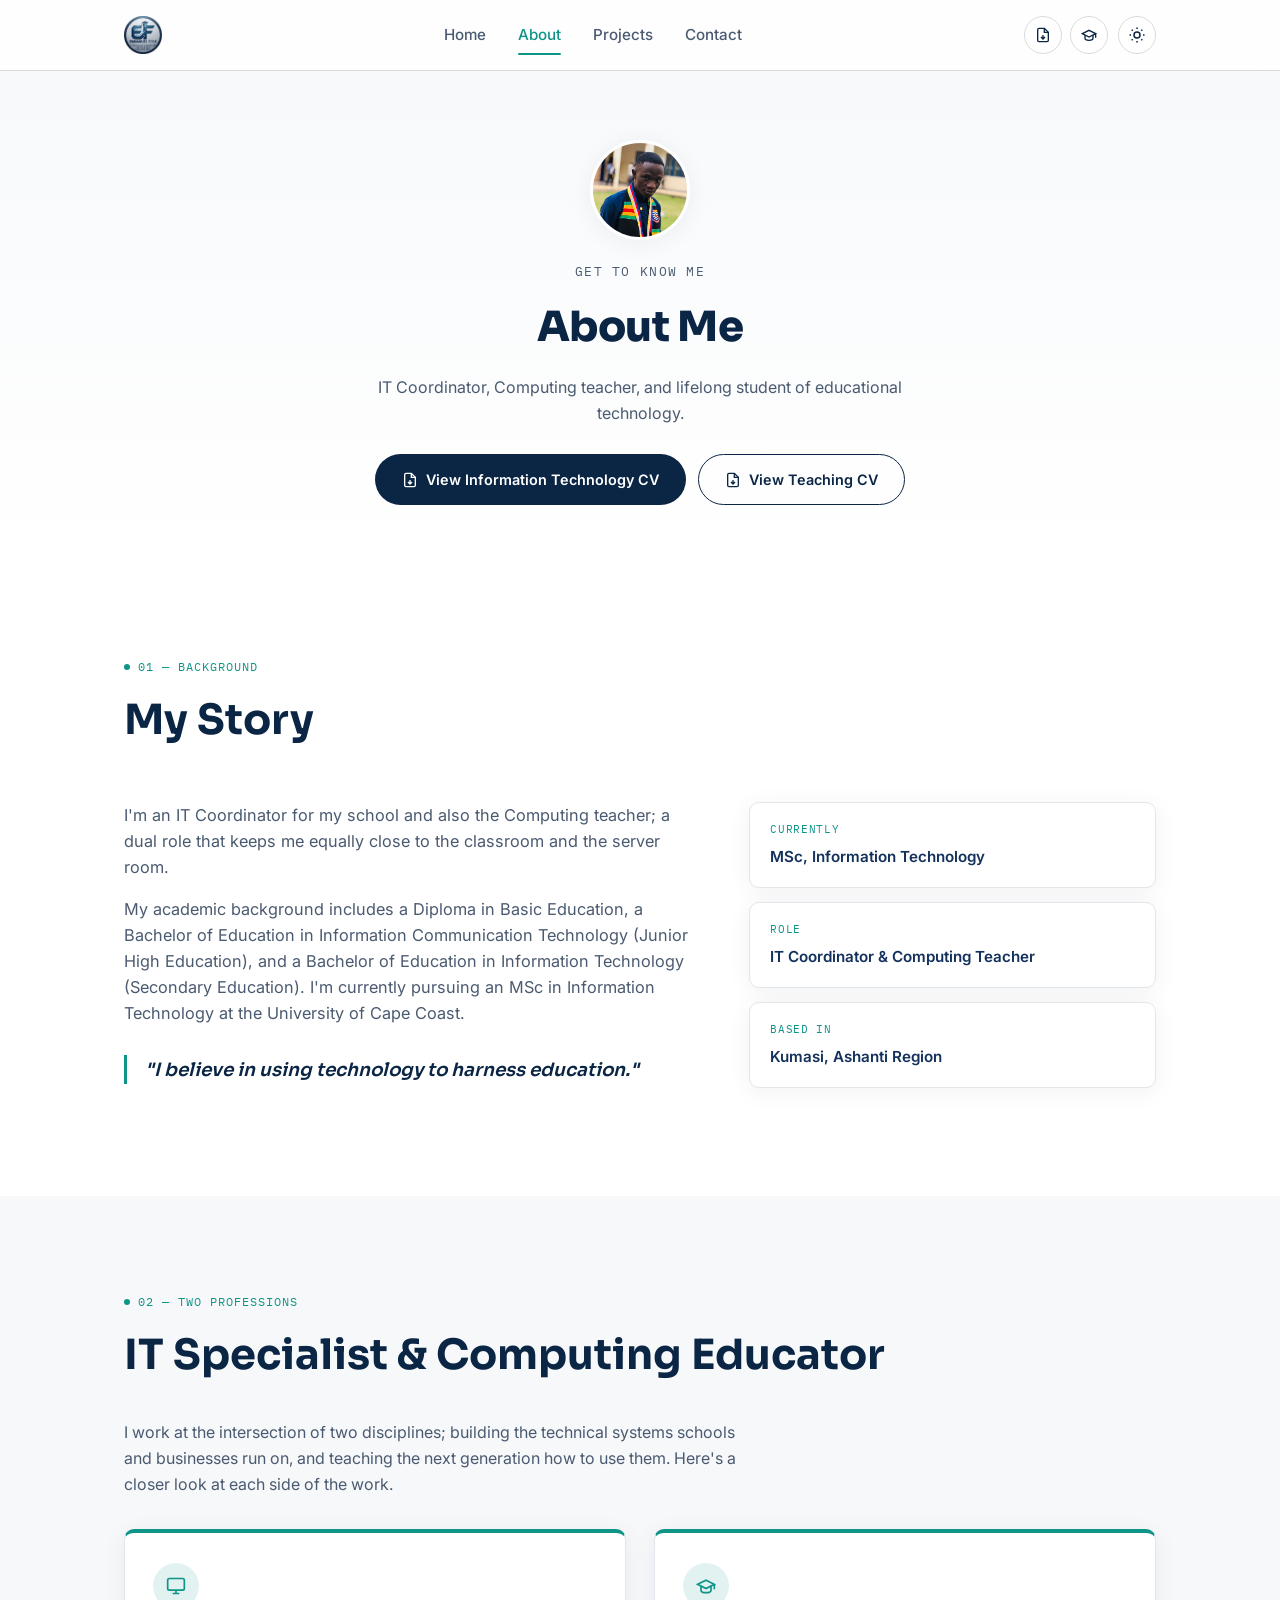
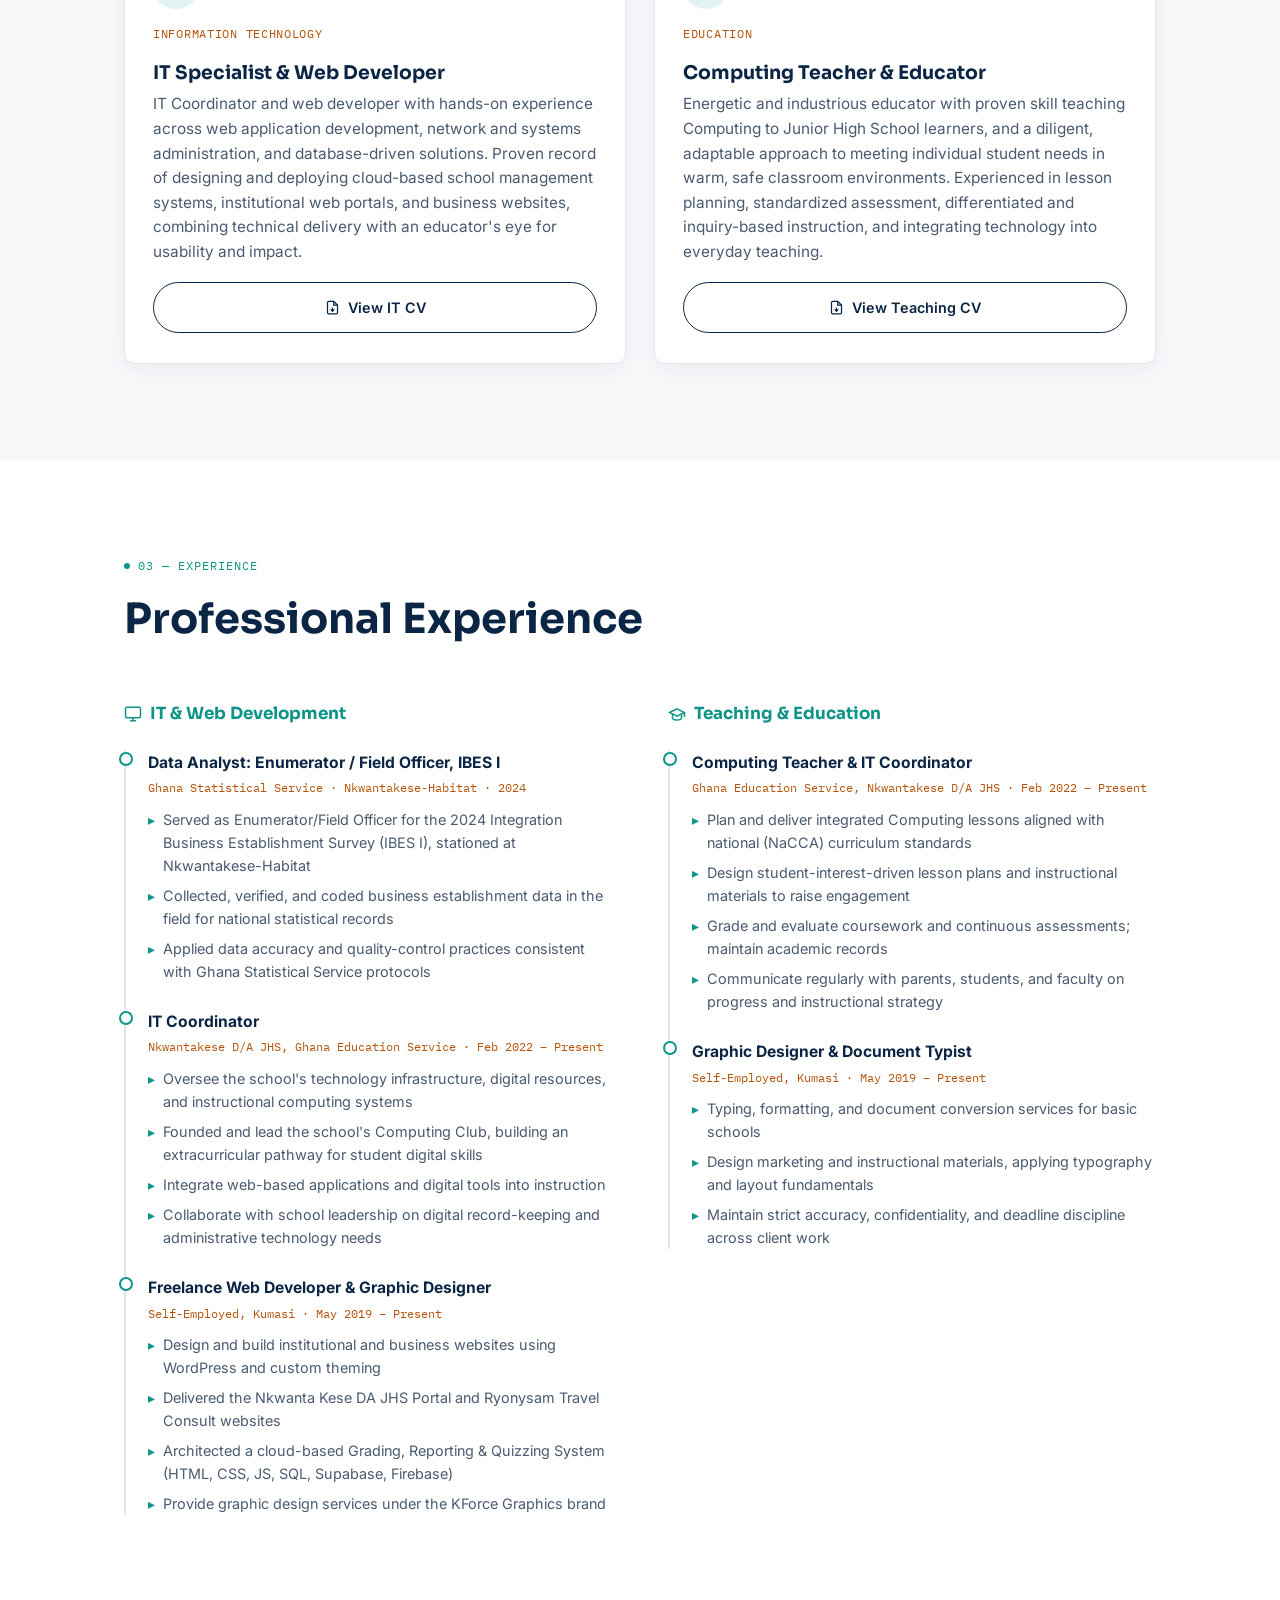
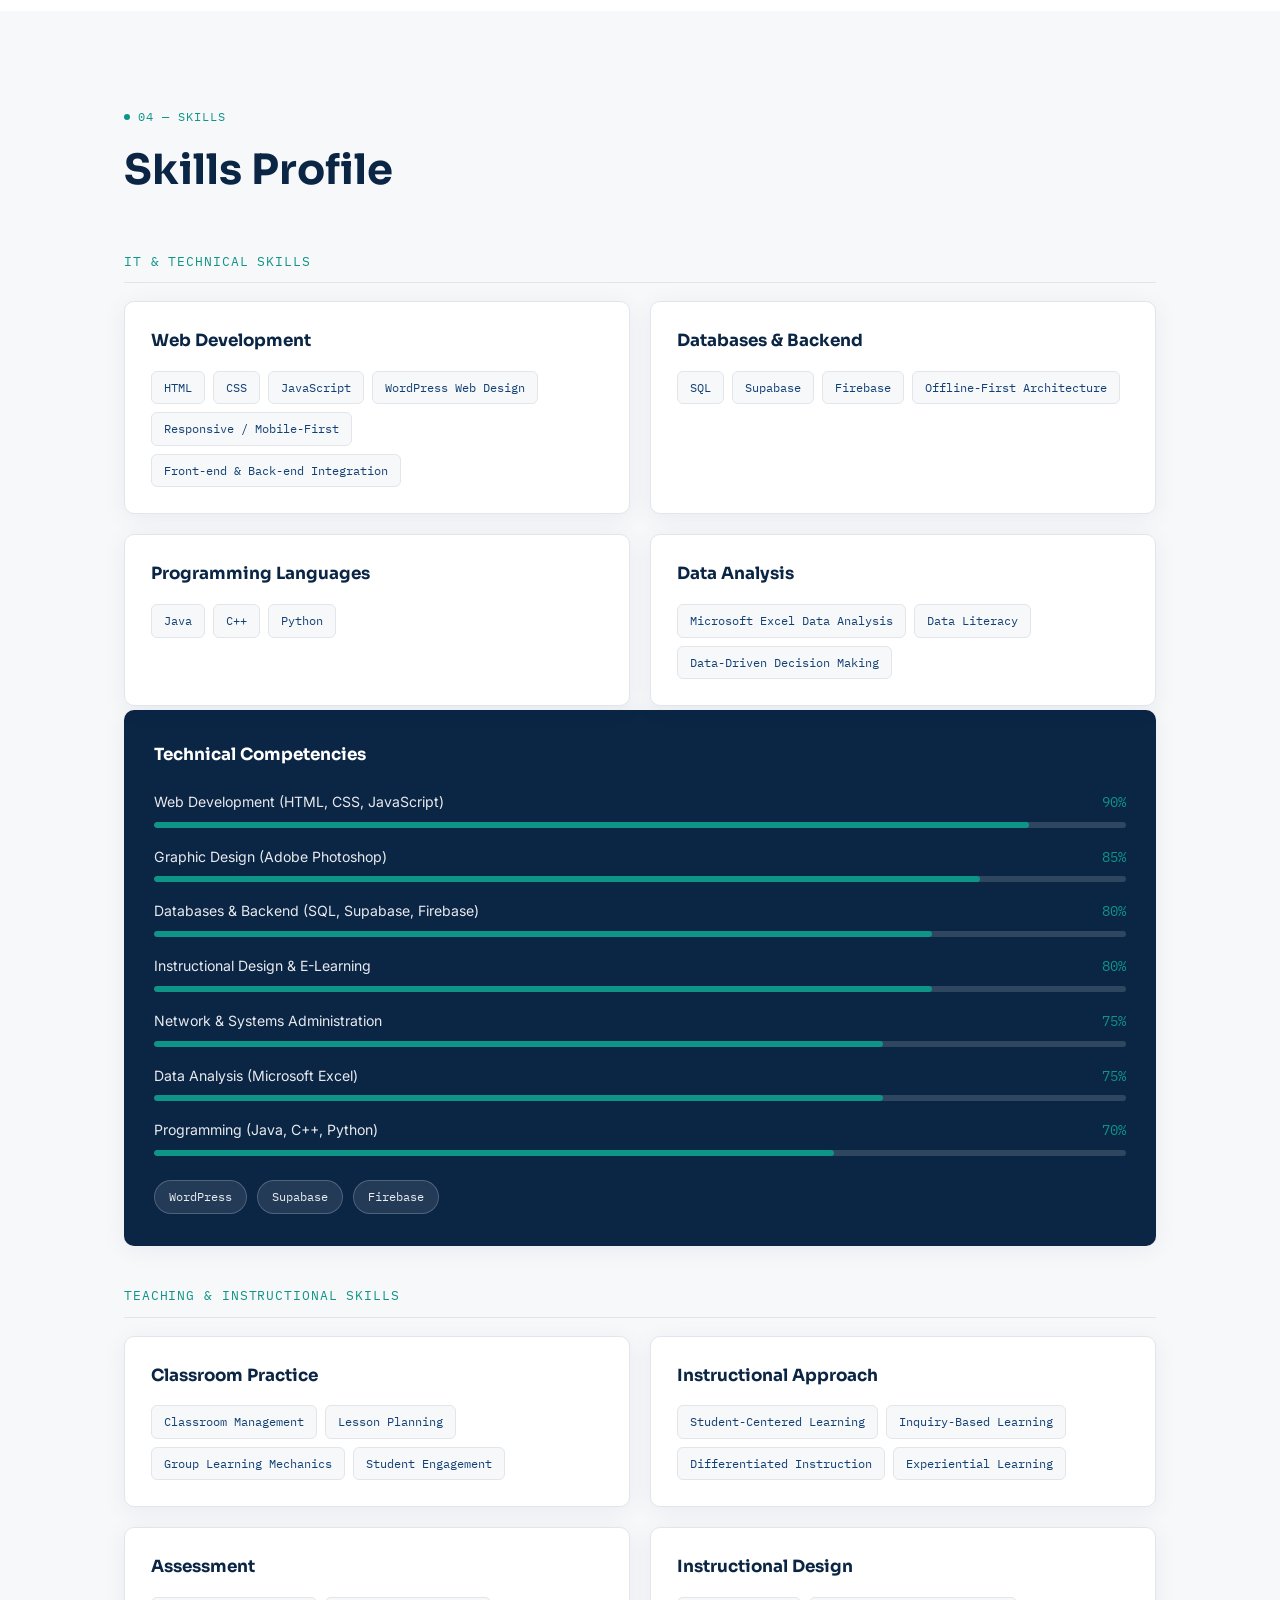
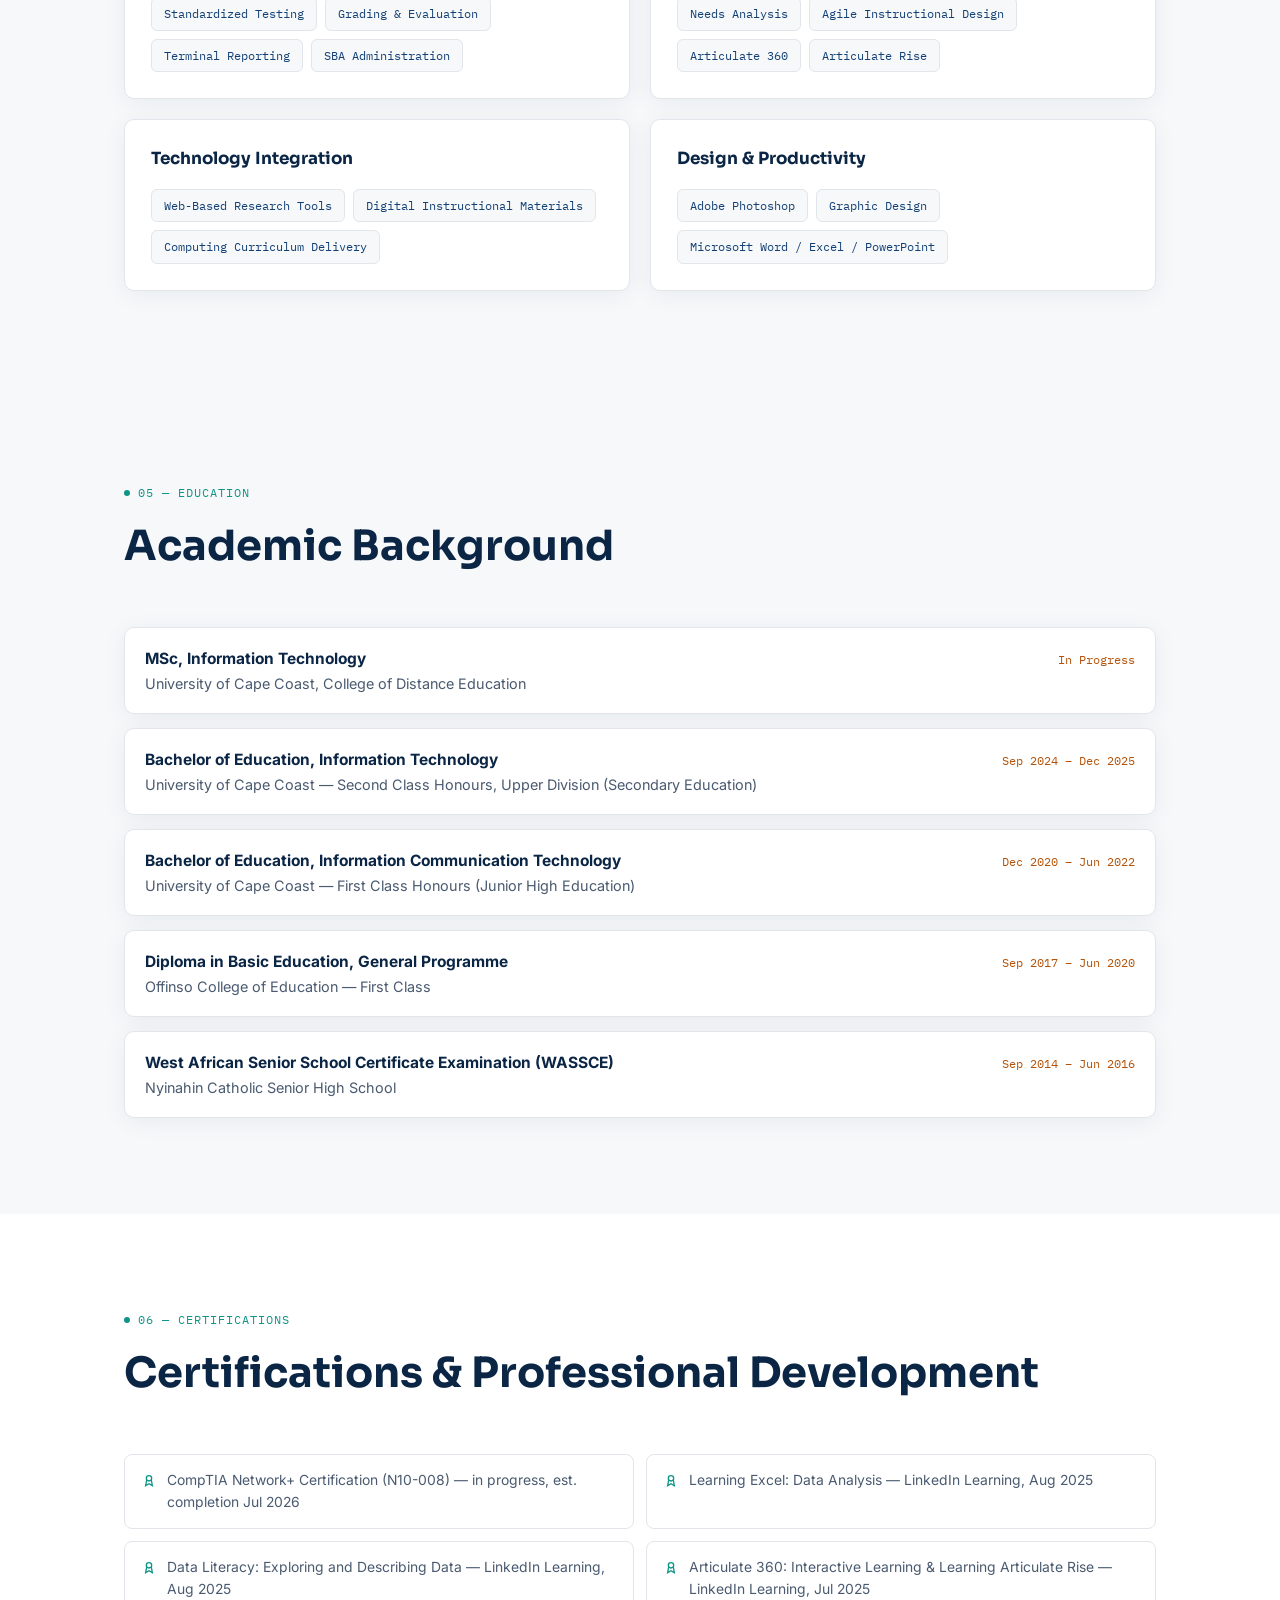
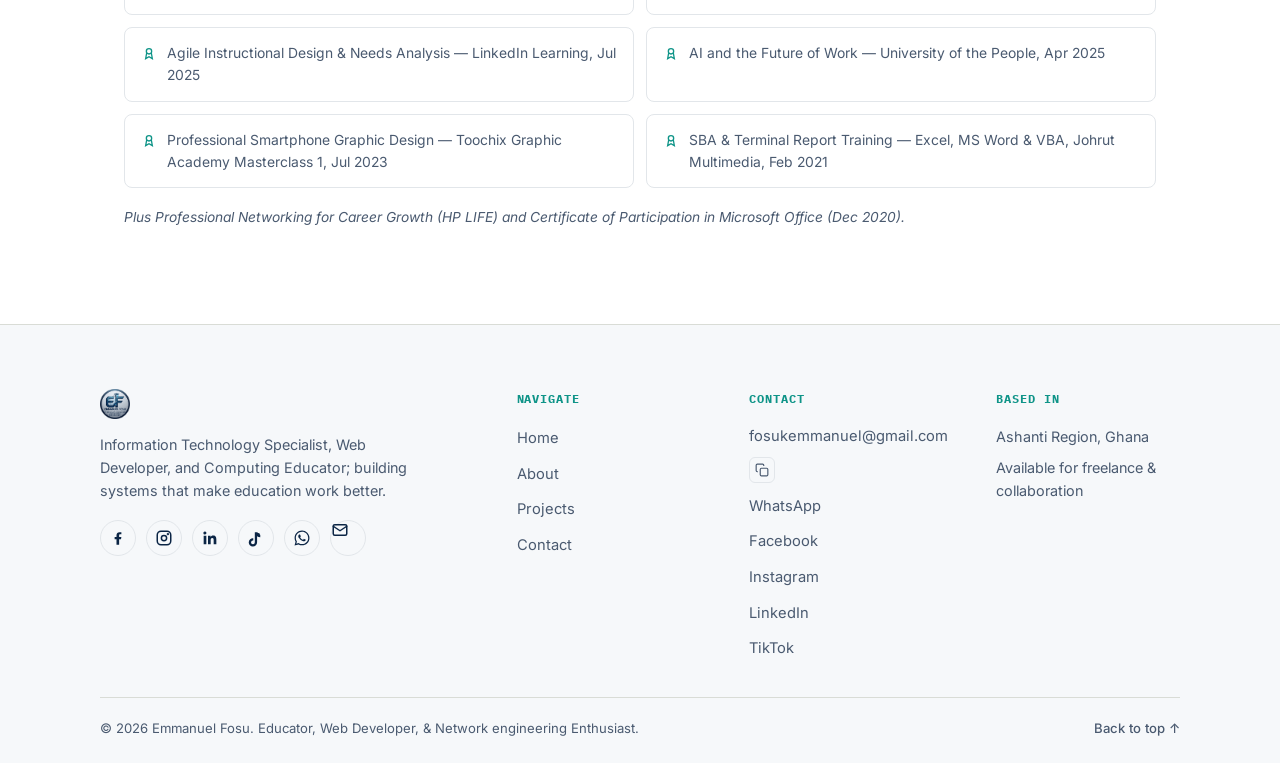
==== commit 4f41a7af: "Fix punctuation in profession descriptions" ====
--- a/about.html
+++ b/about.html
@@ -104,7 +104,7 @@
     <div class="section-inner">
       <p class="section-label mono">02 — Two Professions</p>
       <h2 class="section-title">IT Specialist &amp; Computing Educator</h2>
-      <p class="profession-intro">I work at the intersection of two disciplines — building the technical systems schools and businesses run on, and teaching the next generation how to use them. Here's a closer look at each side of the work.</p>
+      <p class="profession-intro">I work at the intersection of two disciplines; building the technical systems schools and businesses run on, and teaching the next generation how to use them. Here's a closer look at each side of the work.</p>
 
       <div class="profession-grid">
 
@@ -114,7 +114,7 @@
           </div>
           <span class="profession-role mono">Information Technology</span>
           <h3>IT Specialist &amp; Web Developer</h3>
-          <p>IT Coordinator and web developer with hands-on experience across web application development, network and systems administration, and database-driven solutions. Proven record of designing and deploying cloud-based school management systems, institutional web portals, and business websites — combining technical delivery with an educator's eye for usability and impact.</p>
+          <p>IT Coordinator and web developer with hands-on experience across web application development, network and systems administration, and database-driven solutions. Proven record of designing and deploying cloud-based school management systems, institutional web portals, and business websites, combining technical delivery with an educator's eye for usability and impact.</p>
           <a href="assets/cv/Emmanuel_Fosu_IT_CV.pdf" target="_blank" rel="noopener" class="btn btn-outline cv-cta-btn">
             <svg width="15" height="15" viewBox="0 0 24 24" fill="none" stroke="currentColor" stroke-width="2"><path d="M14 2H6a2 2 0 0 0-2 2v16a2 2 0 0 0 2 2h12a2 2 0 0 0 2-2V8z"/><path d="M14 2v6h6M12 18v-6M9 15l3 3 3-3"/></svg>
             View IT CV
@@ -153,7 +153,7 @@
           </h3>
 
           <div class="timeline-item">
-            <span class="timeline-role">Data Analyst — Enumerator / Field Officer, IBES I</span>
+            <span class="timeline-role">Data Analyst: Enumerator / Field Officer, IBES I</span>
             <span class="timeline-meta mono">Ghana Statistical Service · Nkwantakese-Habitat · 2024</span>
             <ul>
               <li>Served as Enumerator/Field Officer for the 2024 Integration Business Establishment Survey (IBES I), stationed at Nkwantakese-Habitat</li>
--- a/styles.css
+++ b/styles.css
@@ -1410,7 +1410,7 @@
   position: relative;
 }
 .timeline-item li::before{
-  content: "—";
+  content: "▸";
   position: absolute;
   left: 0;
   color: var(--blue-accent);
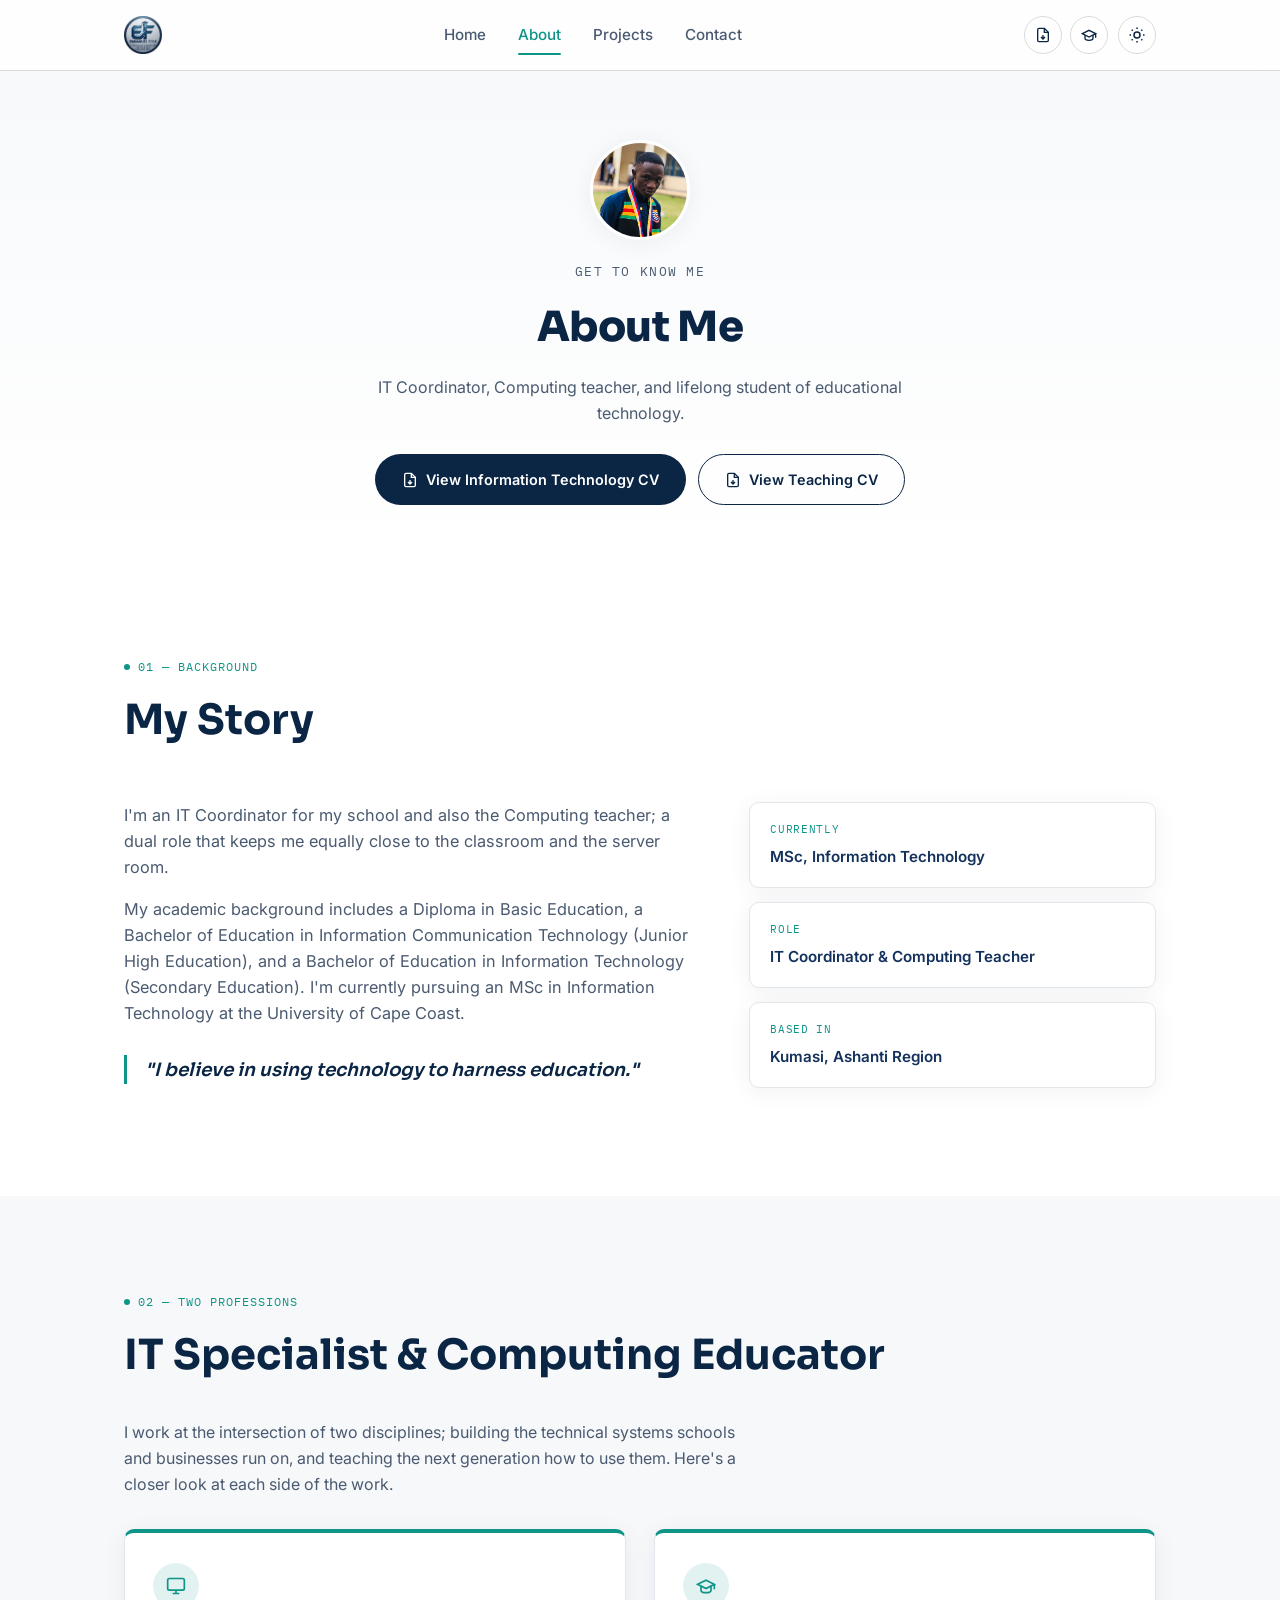
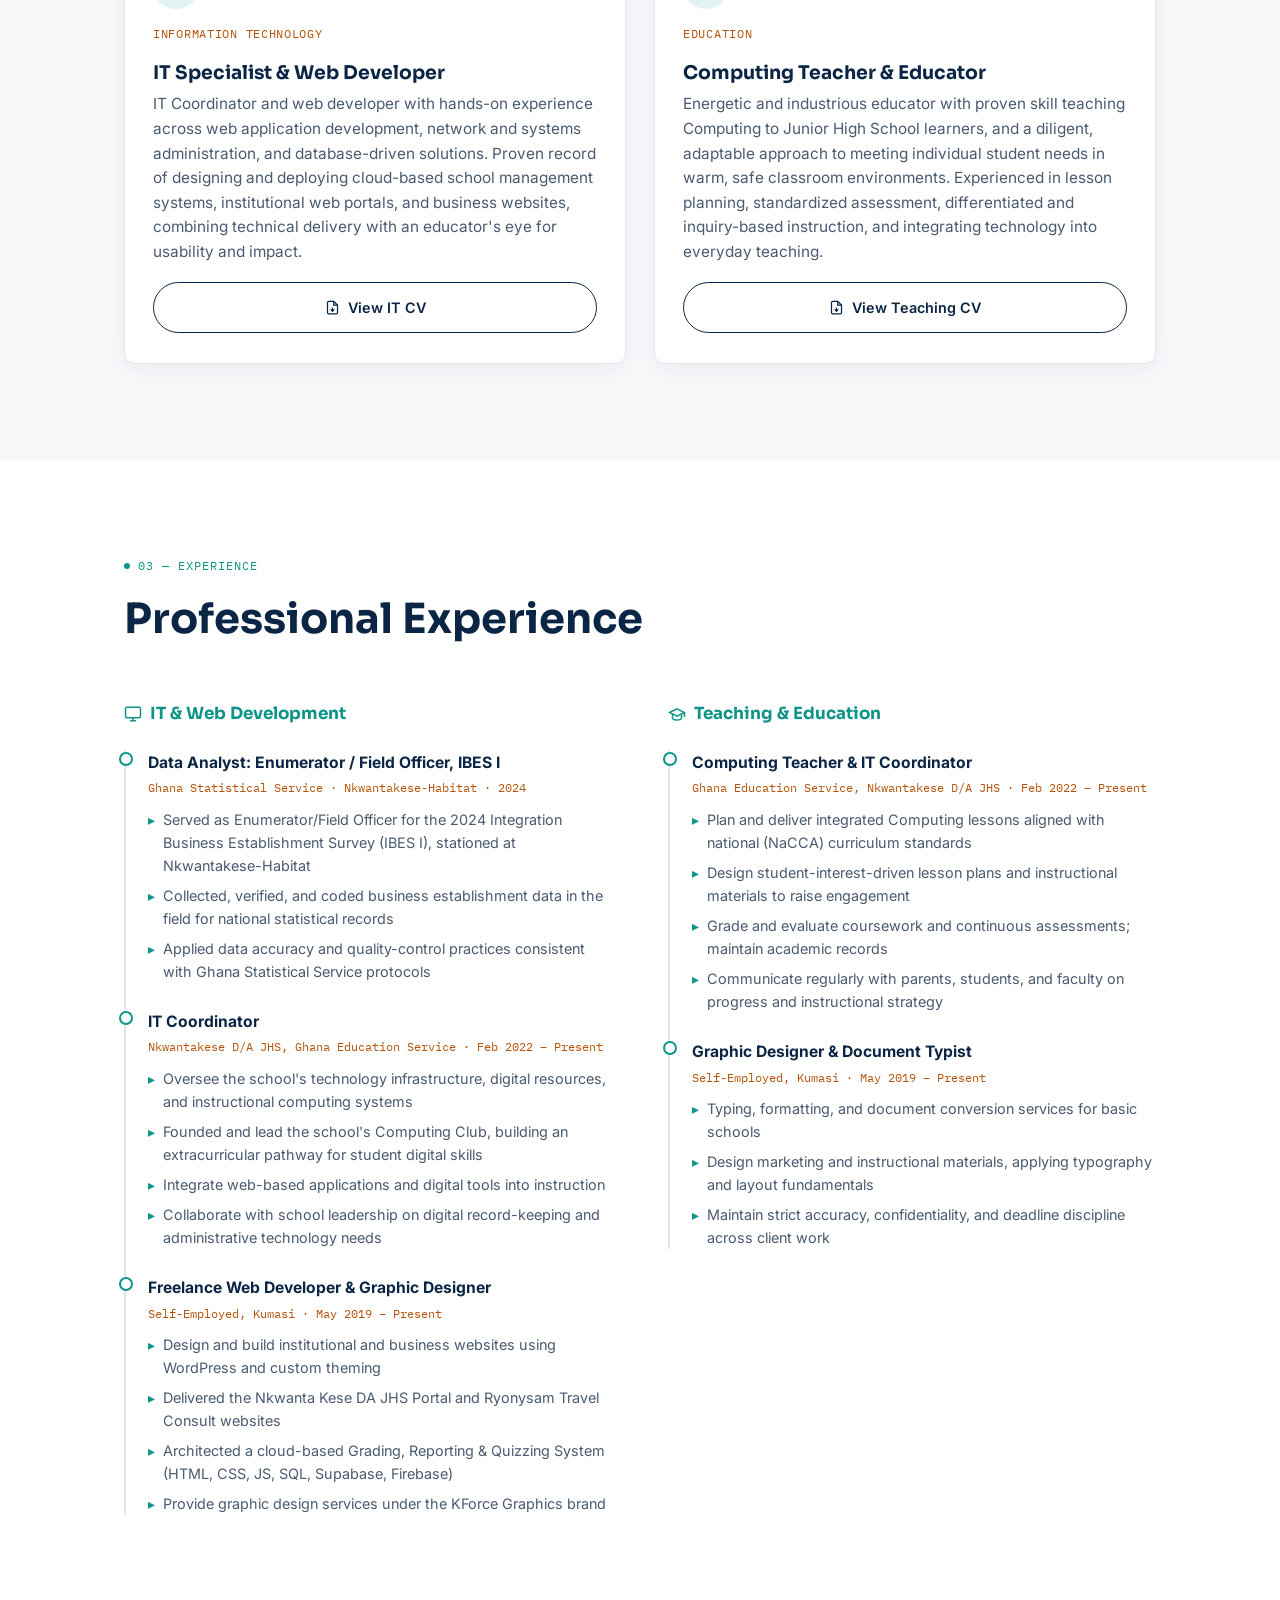
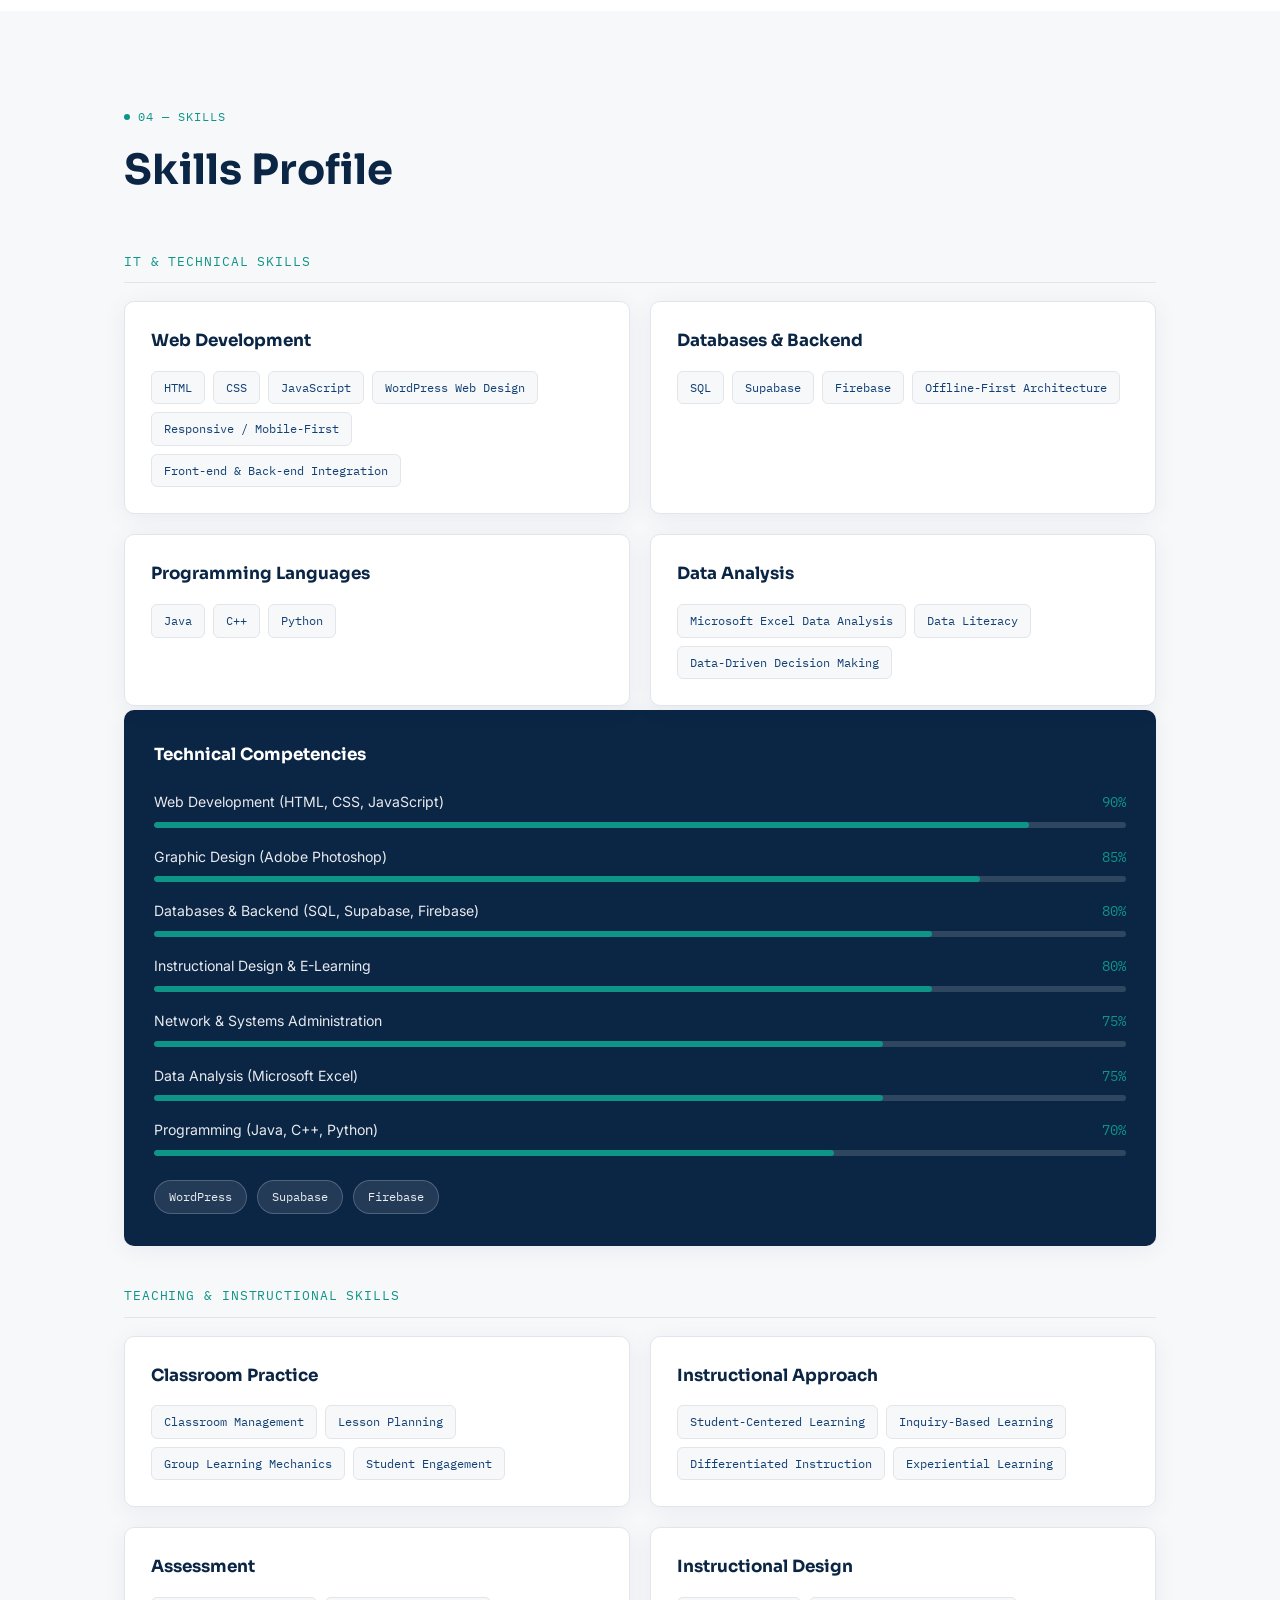
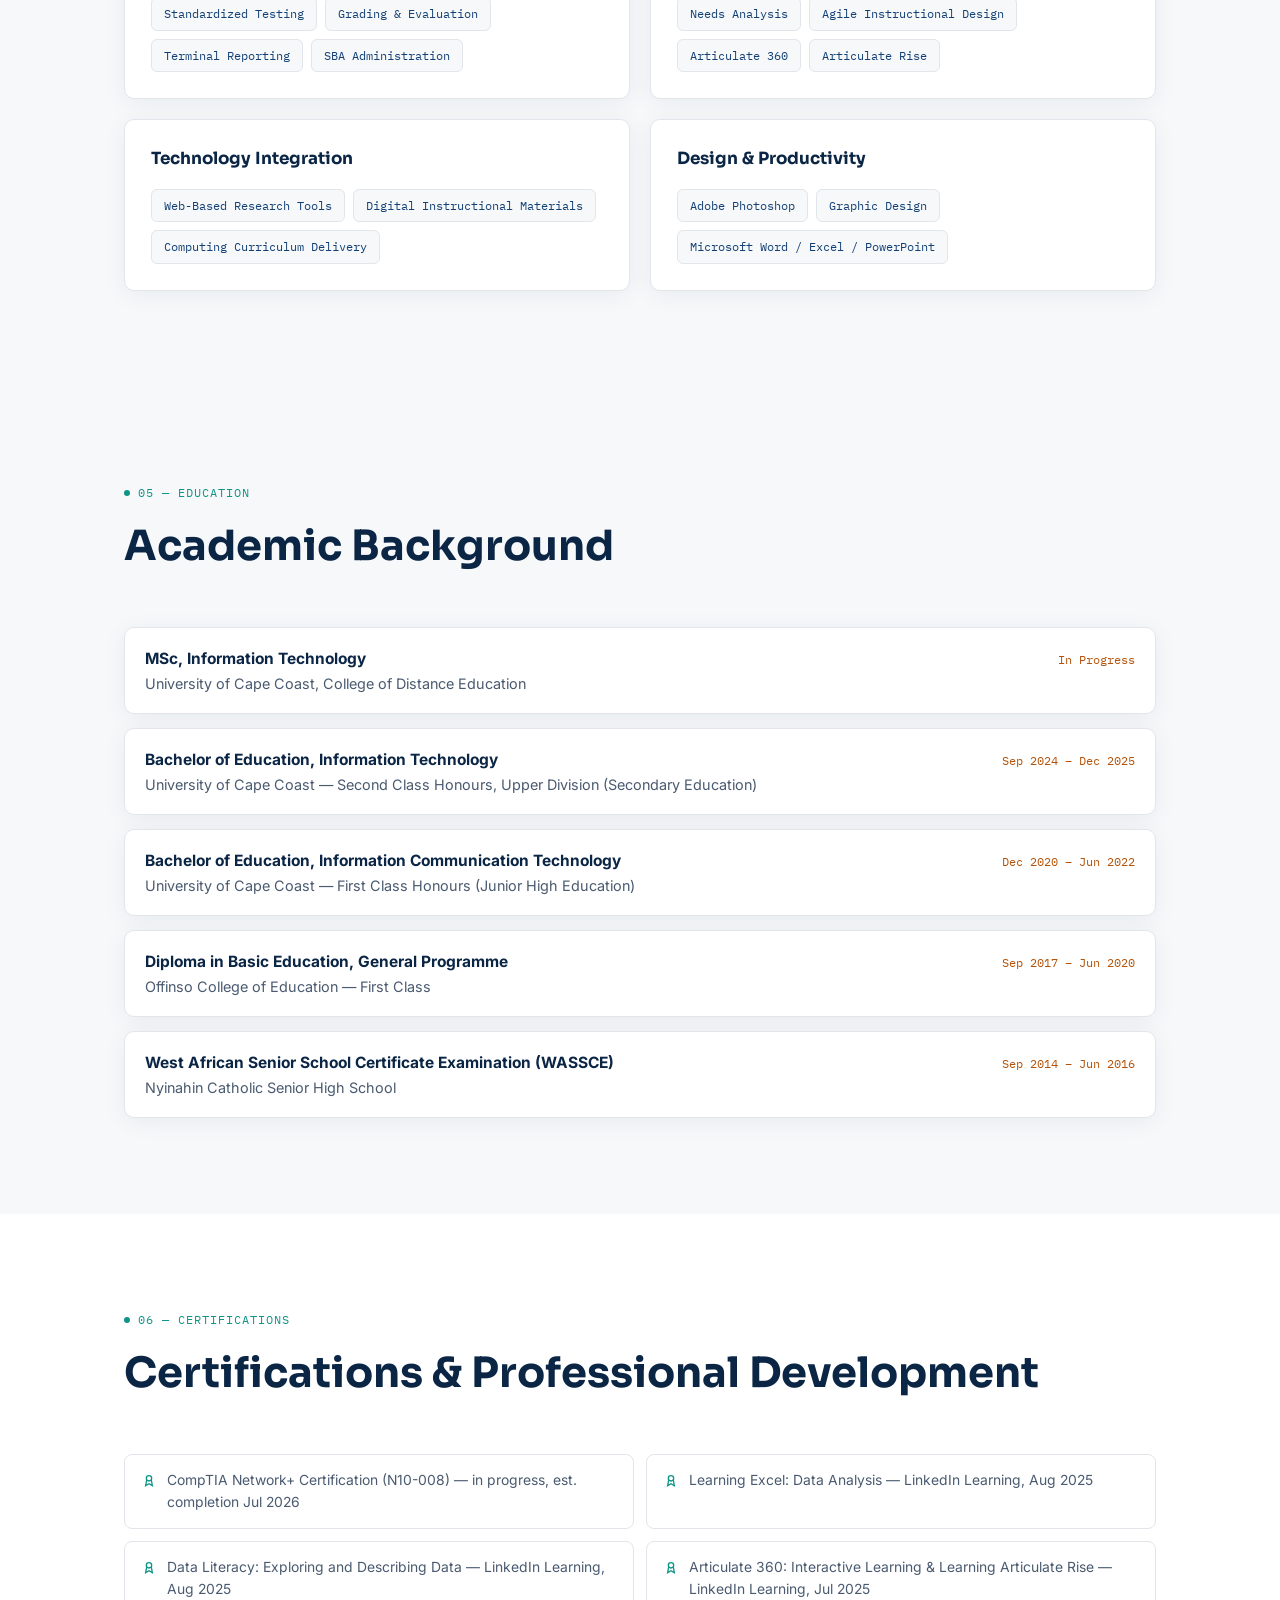
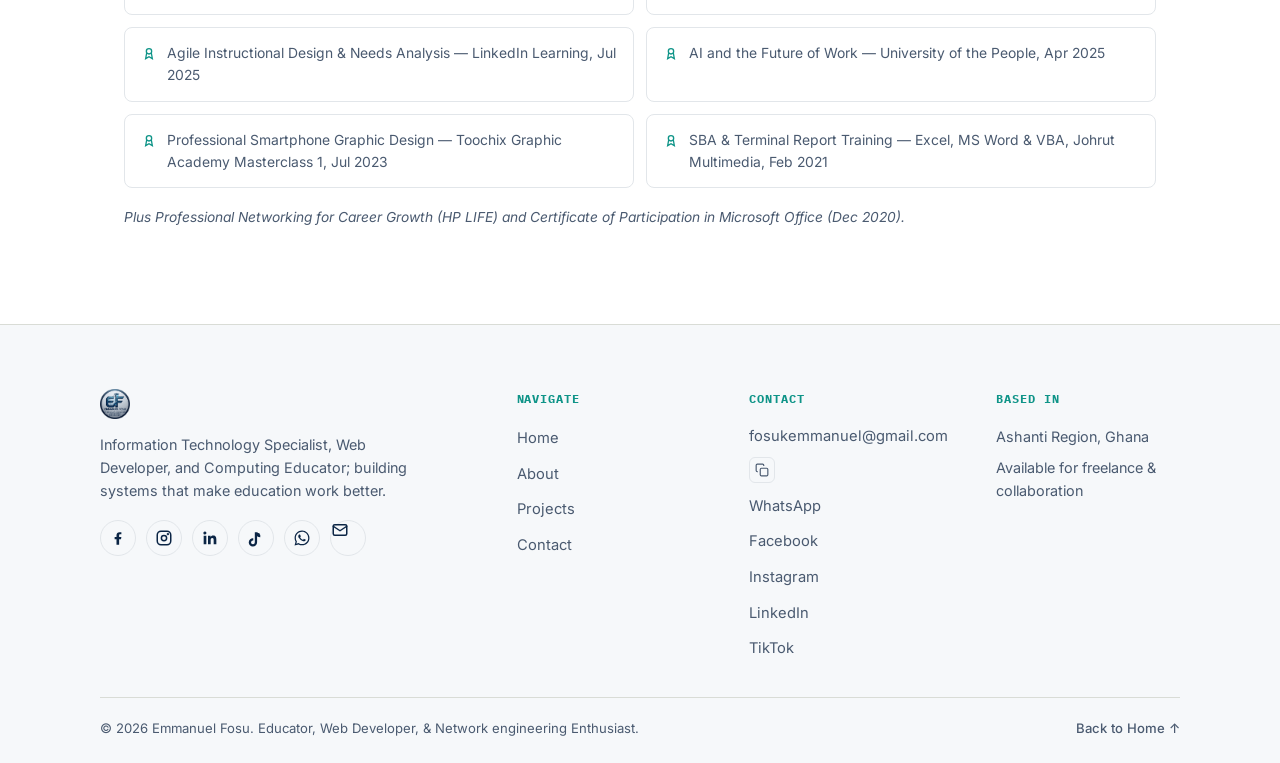
==== commit d2ddac73: "Change footer link text from 'Back to top' to 'Back to Home'" ====
--- a/about.html
+++ b/about.html
@@ -546,7 +546,7 @@
 
   <div class="footer-bottom">
     <p>&copy; <span id="year"></span> Emmanuel Fosu. Educator, Web Developer, &amp; Network engineering Enthusiast.</p>
-    <a href="index.html#hero" class="back-to-top">Back to top ↑</a>
+    <a href="index.html#hero" class="back-to-top">Back to Home ↑</a>
   </div>
 </footer>
 
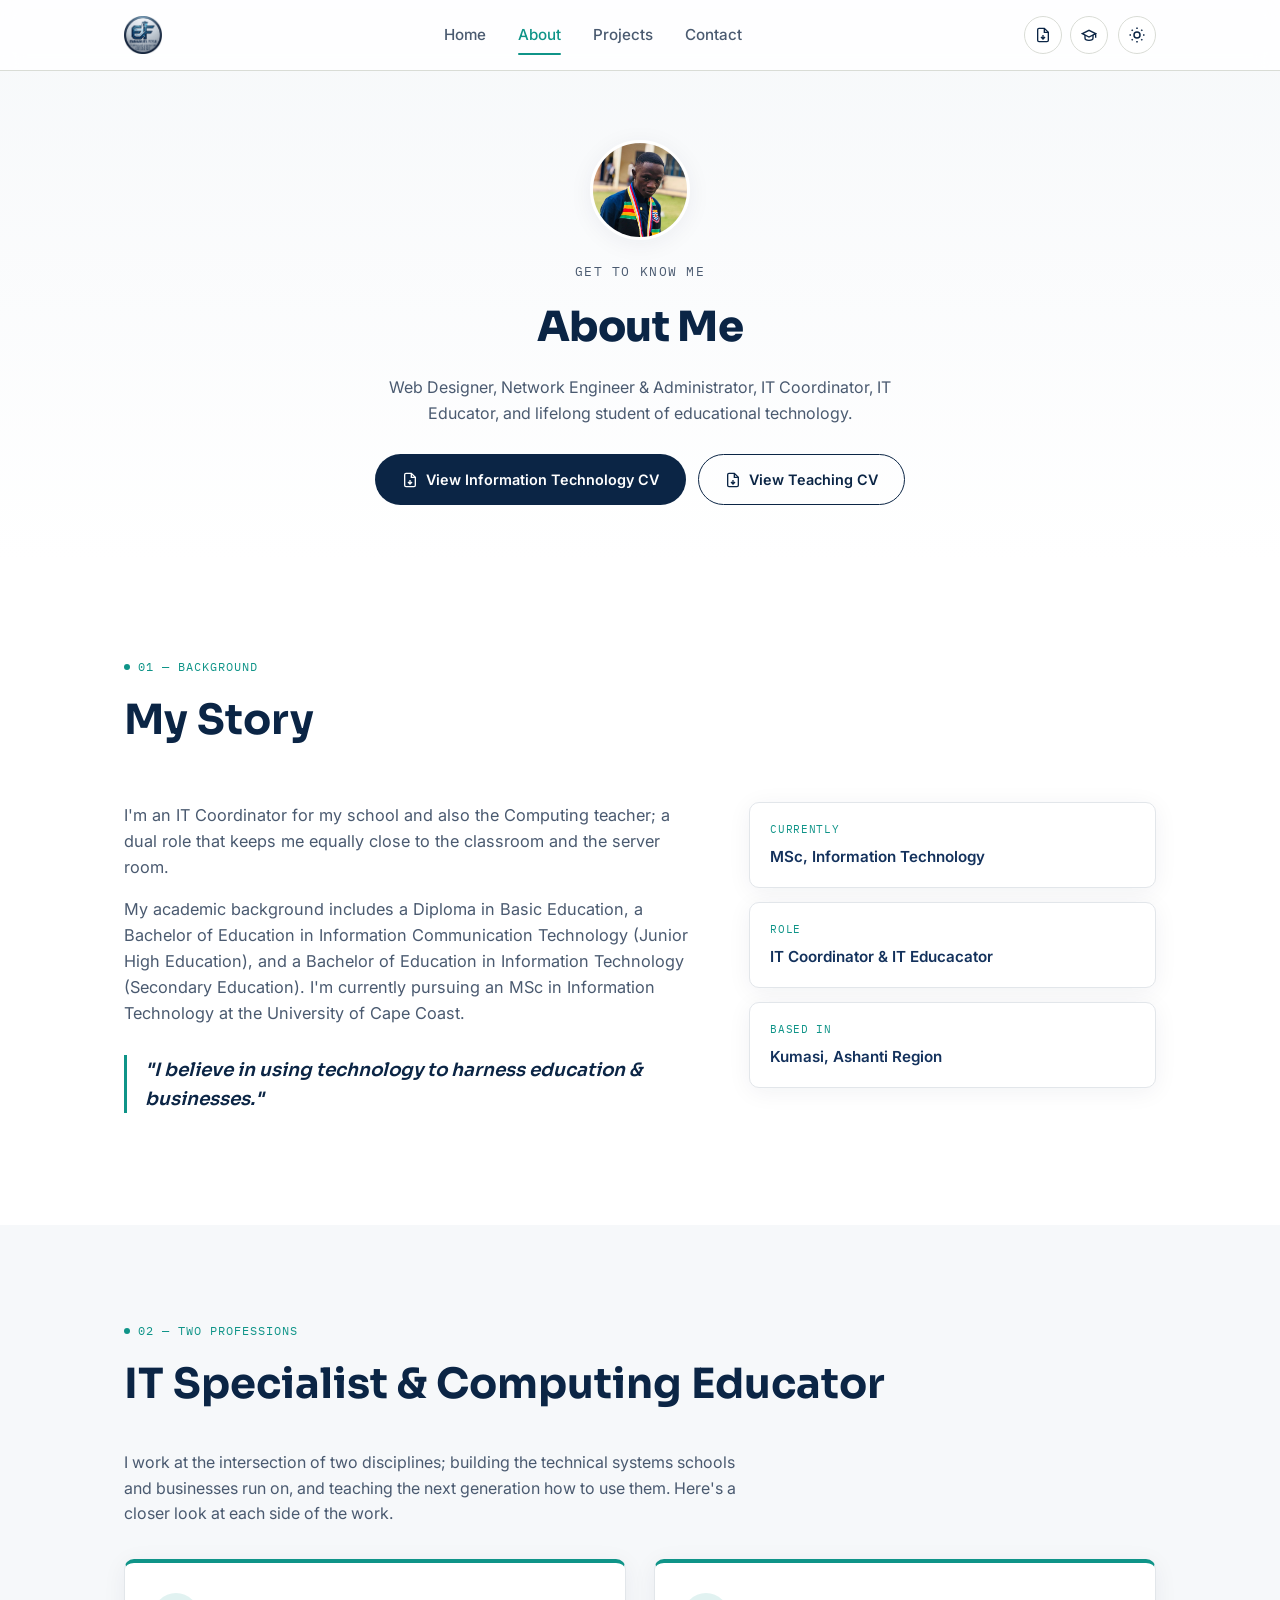
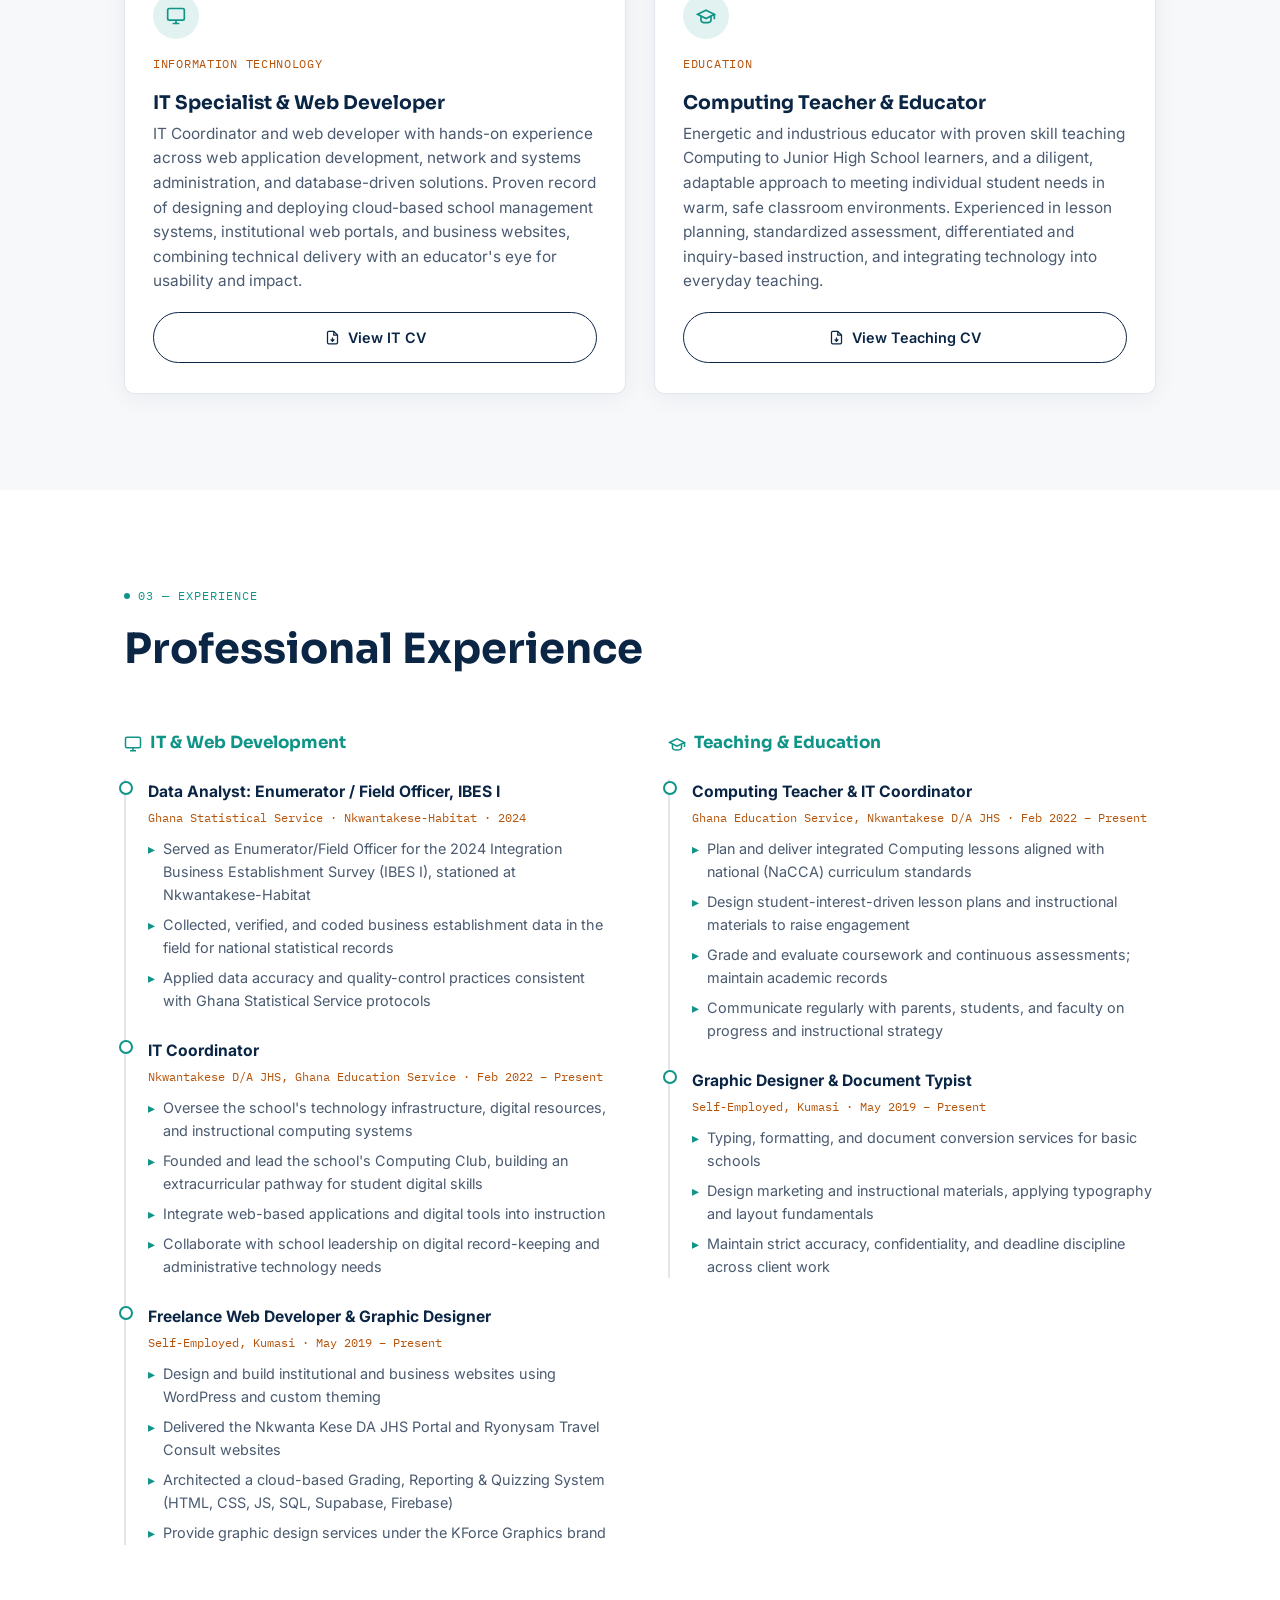
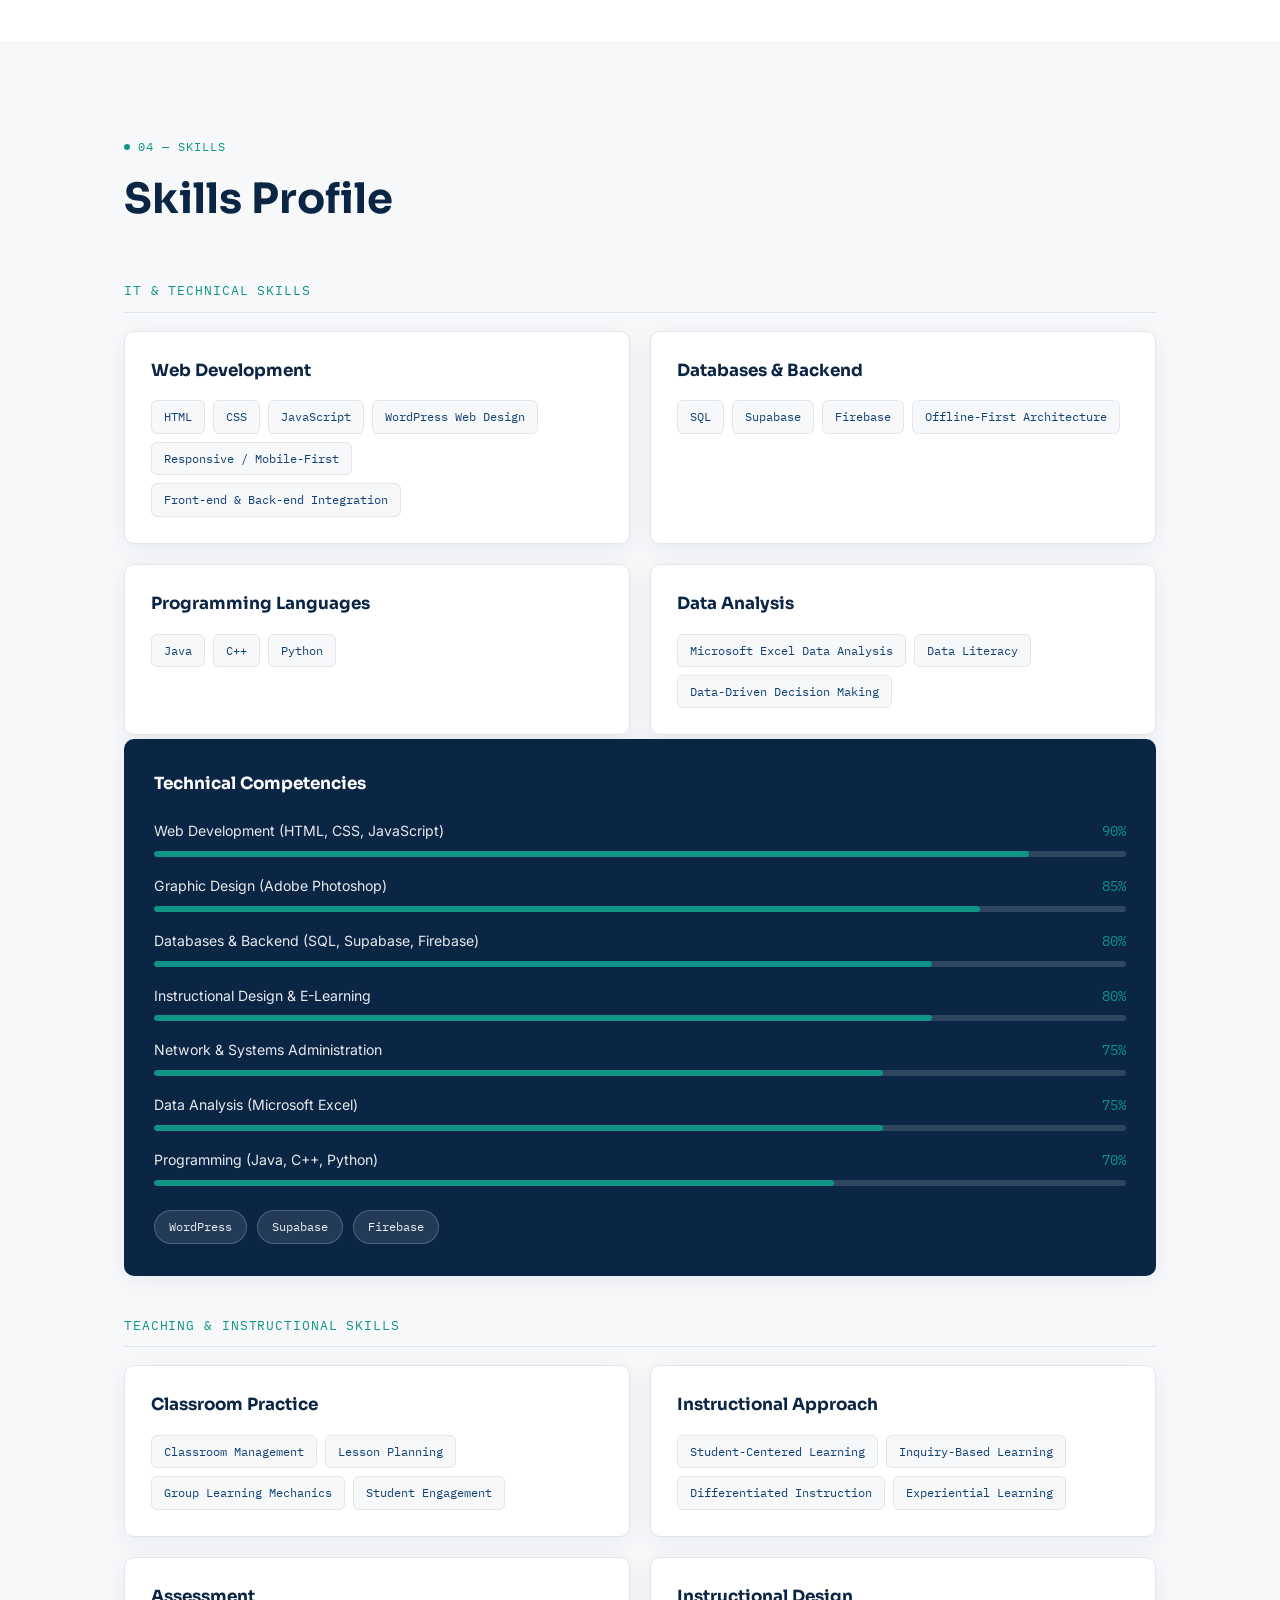
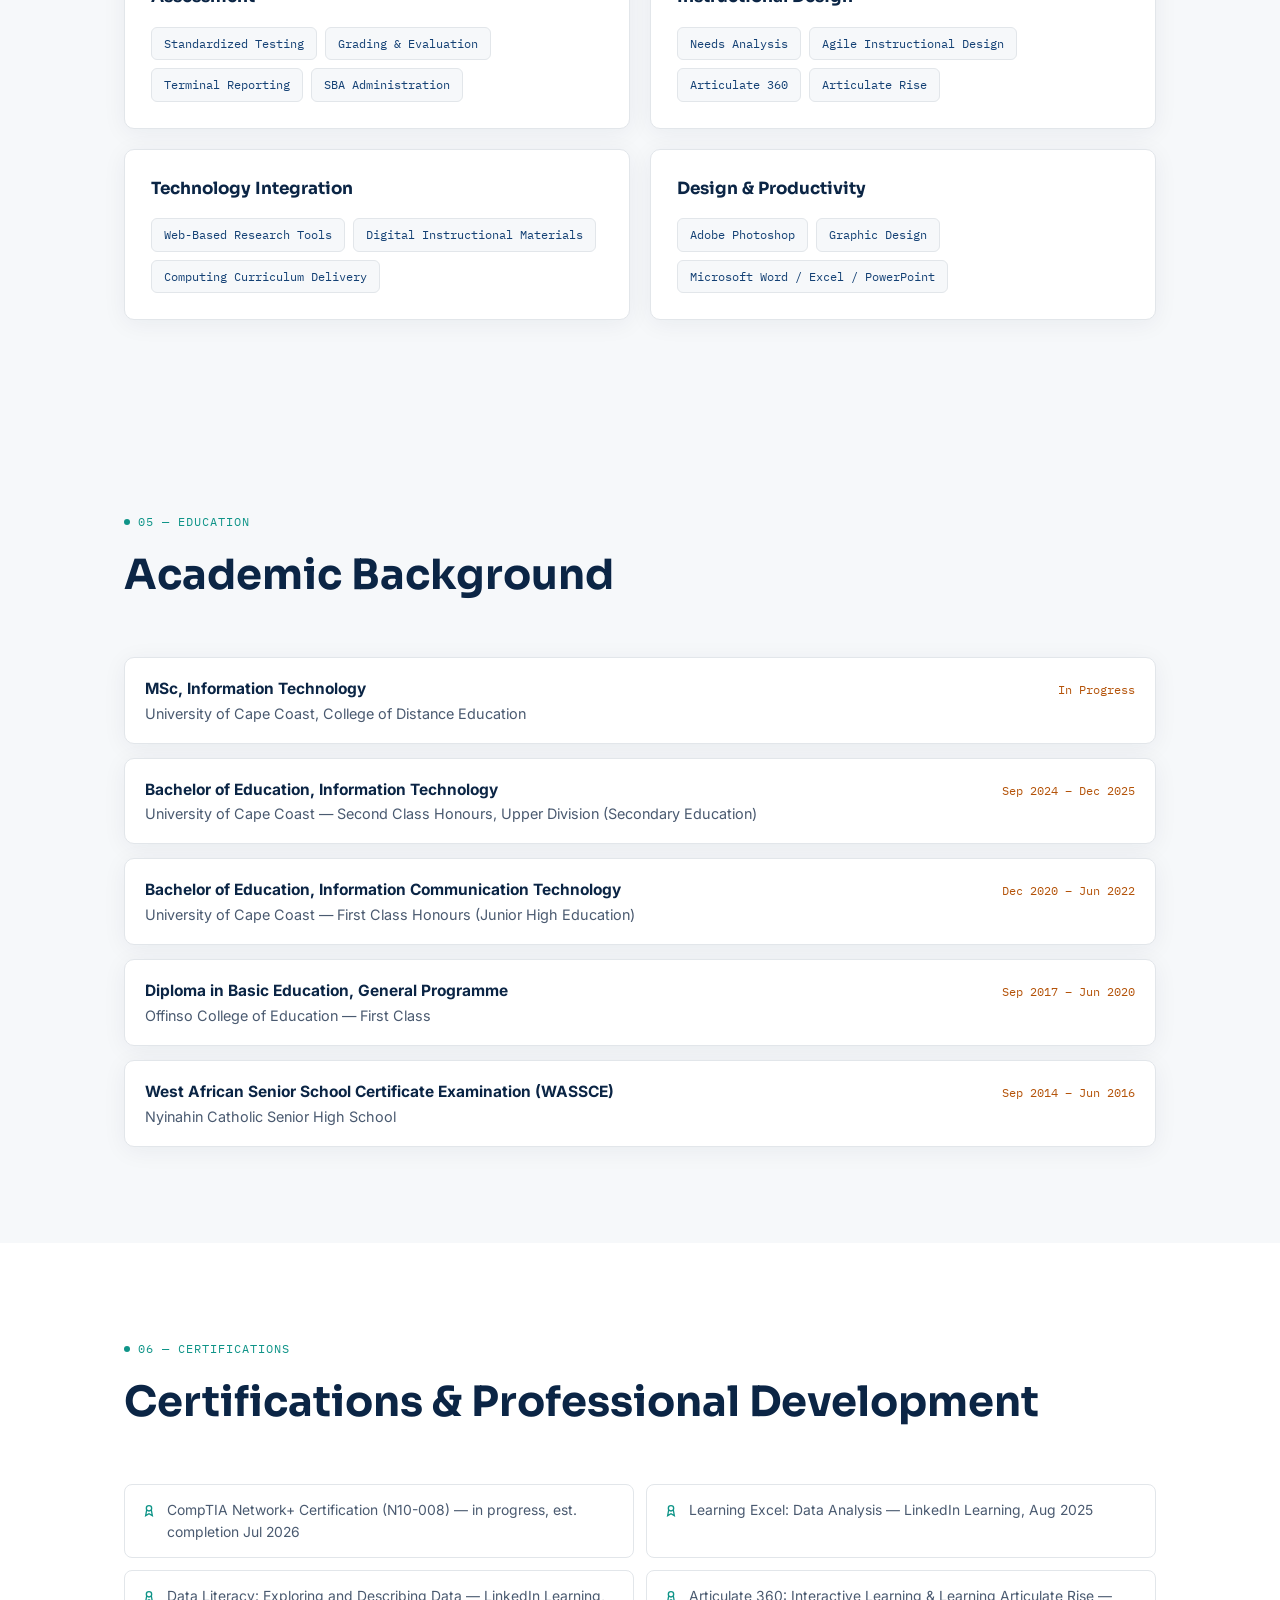
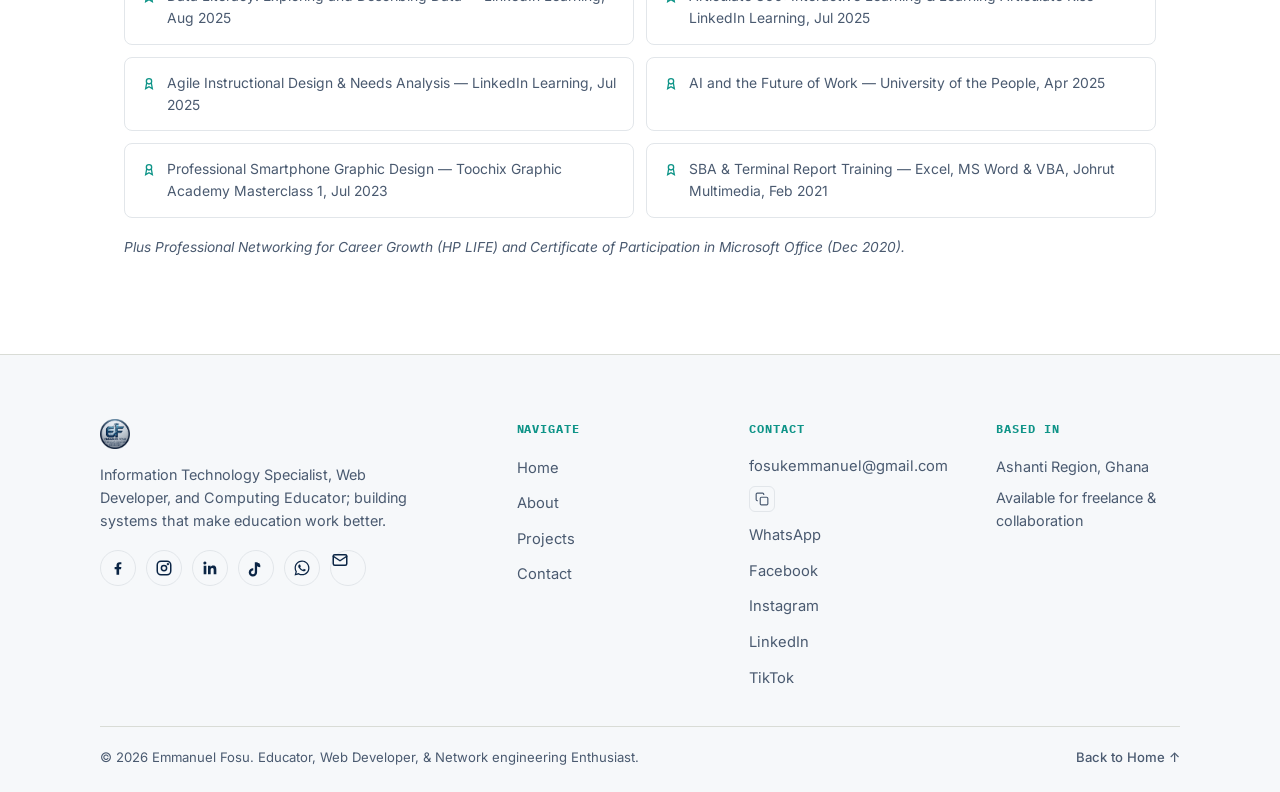
==== commit d65be6d2: "Update about.html" ====
--- a/about.html
+++ b/about.html
@@ -58,7 +58,7 @@
     <img src="images/emma.jpg" alt="Emmanuel Fosu" class="page-header-img">
     <p class="eyebrow mono">Get to know me</p>
     <h1 class="page-heading">About Me</h1>
-    <p>IT Coordinator, Computing teacher, and lifelong student of educational technology.</p>
+    <p>Web Designer, Network Engineer & Administrator, IT Coordinator, IT Educator, and lifelong student of educational technology.</p>
     <div class="cv-cta-row">
       <a href="assets/cv/Emmanuel_Fosu_IT_CV.pdf" target="_blank" rel="noopener" class="btn btn-primary cv-cta-btn">
         <svg width="16" height="16" viewBox="0 0 24 24" fill="none" stroke="currentColor" stroke-width="2"><path d="M14 2H6a2 2 0 0 0-2 2v16a2 2 0 0 0 2 2h12a2 2 0 0 0 2-2V8z"/><path d="M14 2v6h6M12 18v-6M9 15l3 3 3-3"/></svg>
@@ -79,7 +79,7 @@
         <div class="about-text">
           <p>I'm an IT Coordinator for my school and also the Computing teacher; a dual role that keeps me equally close to the classroom and the server room.</p>
           <p>My academic background includes a Diploma in Basic Education, a Bachelor of Education in Information Communication Technology (Junior High Education), and a Bachelor of Education in Information Technology (Secondary Education). I'm currently pursuing an MSc in Information Technology at the University of Cape Coast.</p>
-          <p class="philosophy">"I believe in using technology to harness education."</p>
+          <p class="philosophy">"I believe in using technology to harness education & businesses."</p>
         </div>
         <div class="about-facts">
           <div class="fact-card">
@@ -88,7 +88,7 @@
           </div>
           <div class="fact-card">
             <span class="fact-label mono">Role</span>
-            <span class="fact-value">IT Coordinator &amp; Computing Teacher</span>
+            <span class="fact-value">IT Coordinator &amp; IT Educacator</span>
           </div>
           <div class="fact-card">
             <span class="fact-label mono">Based In</span>
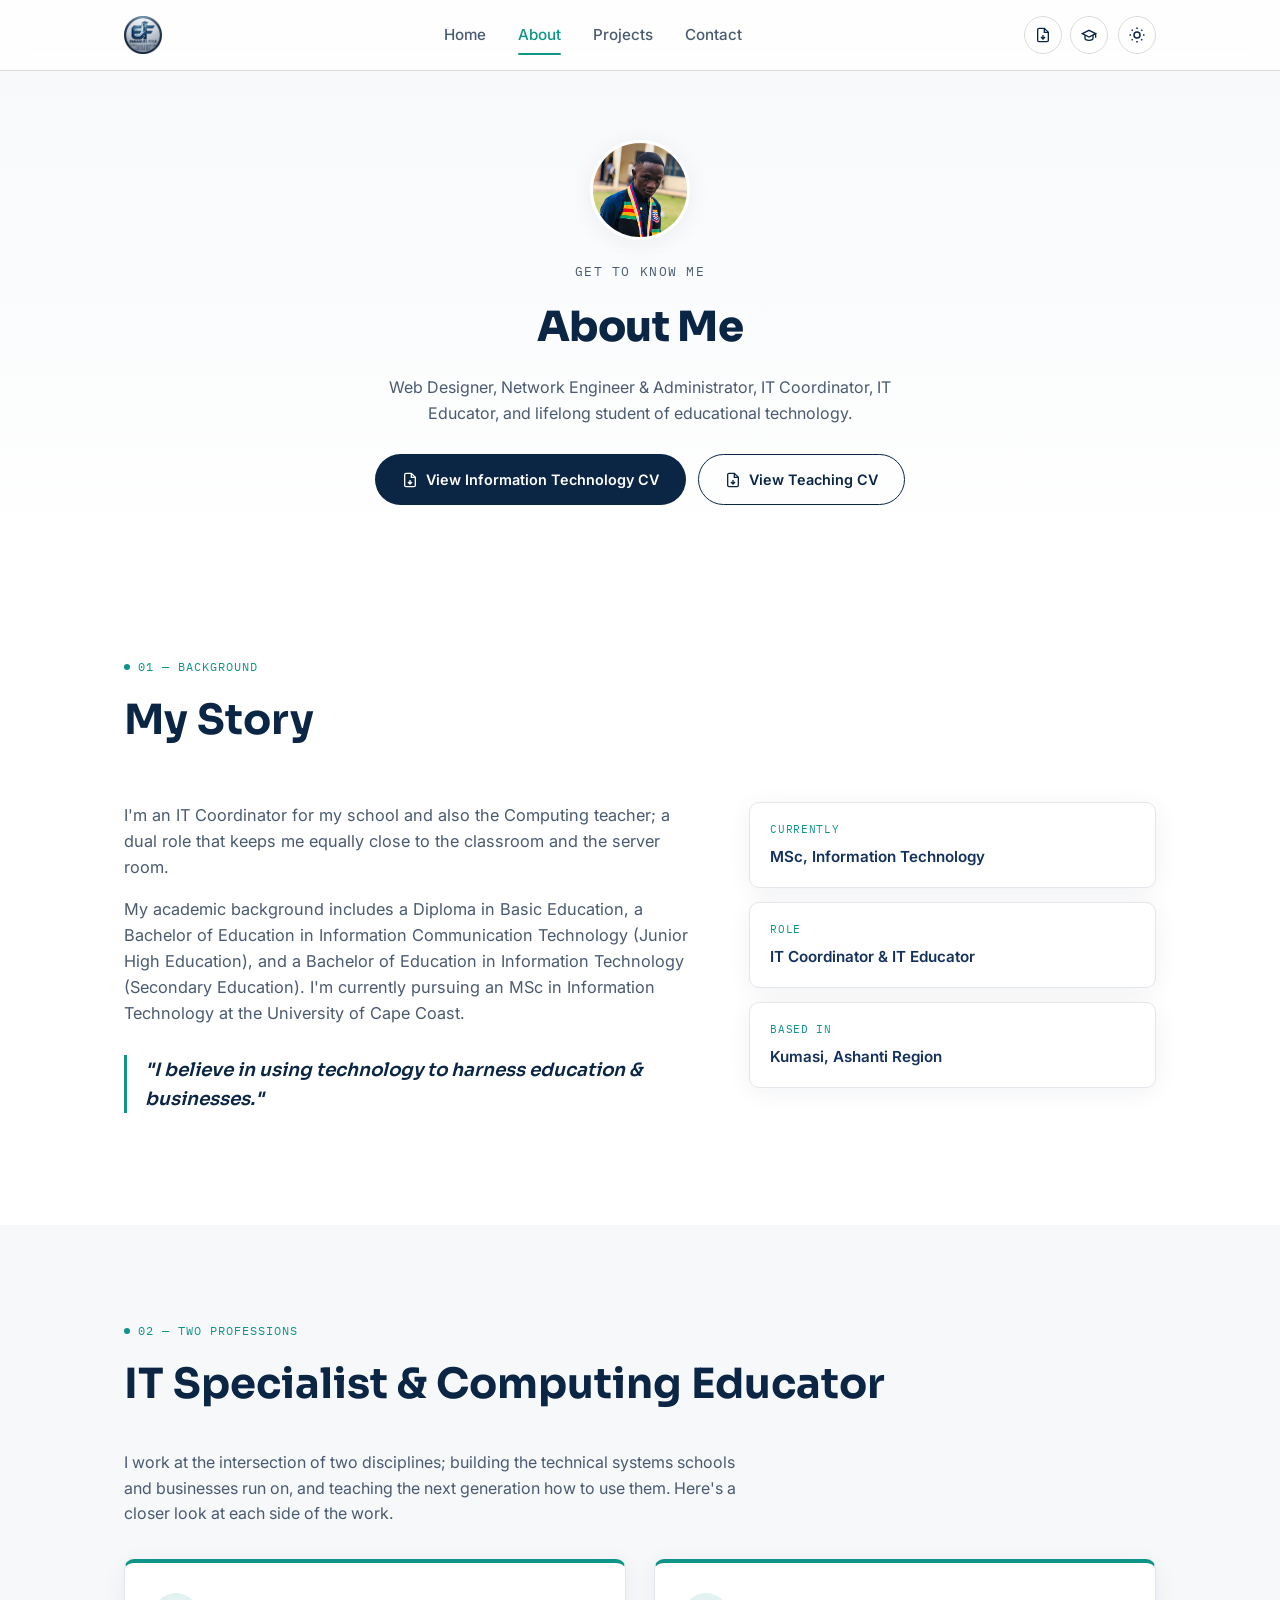
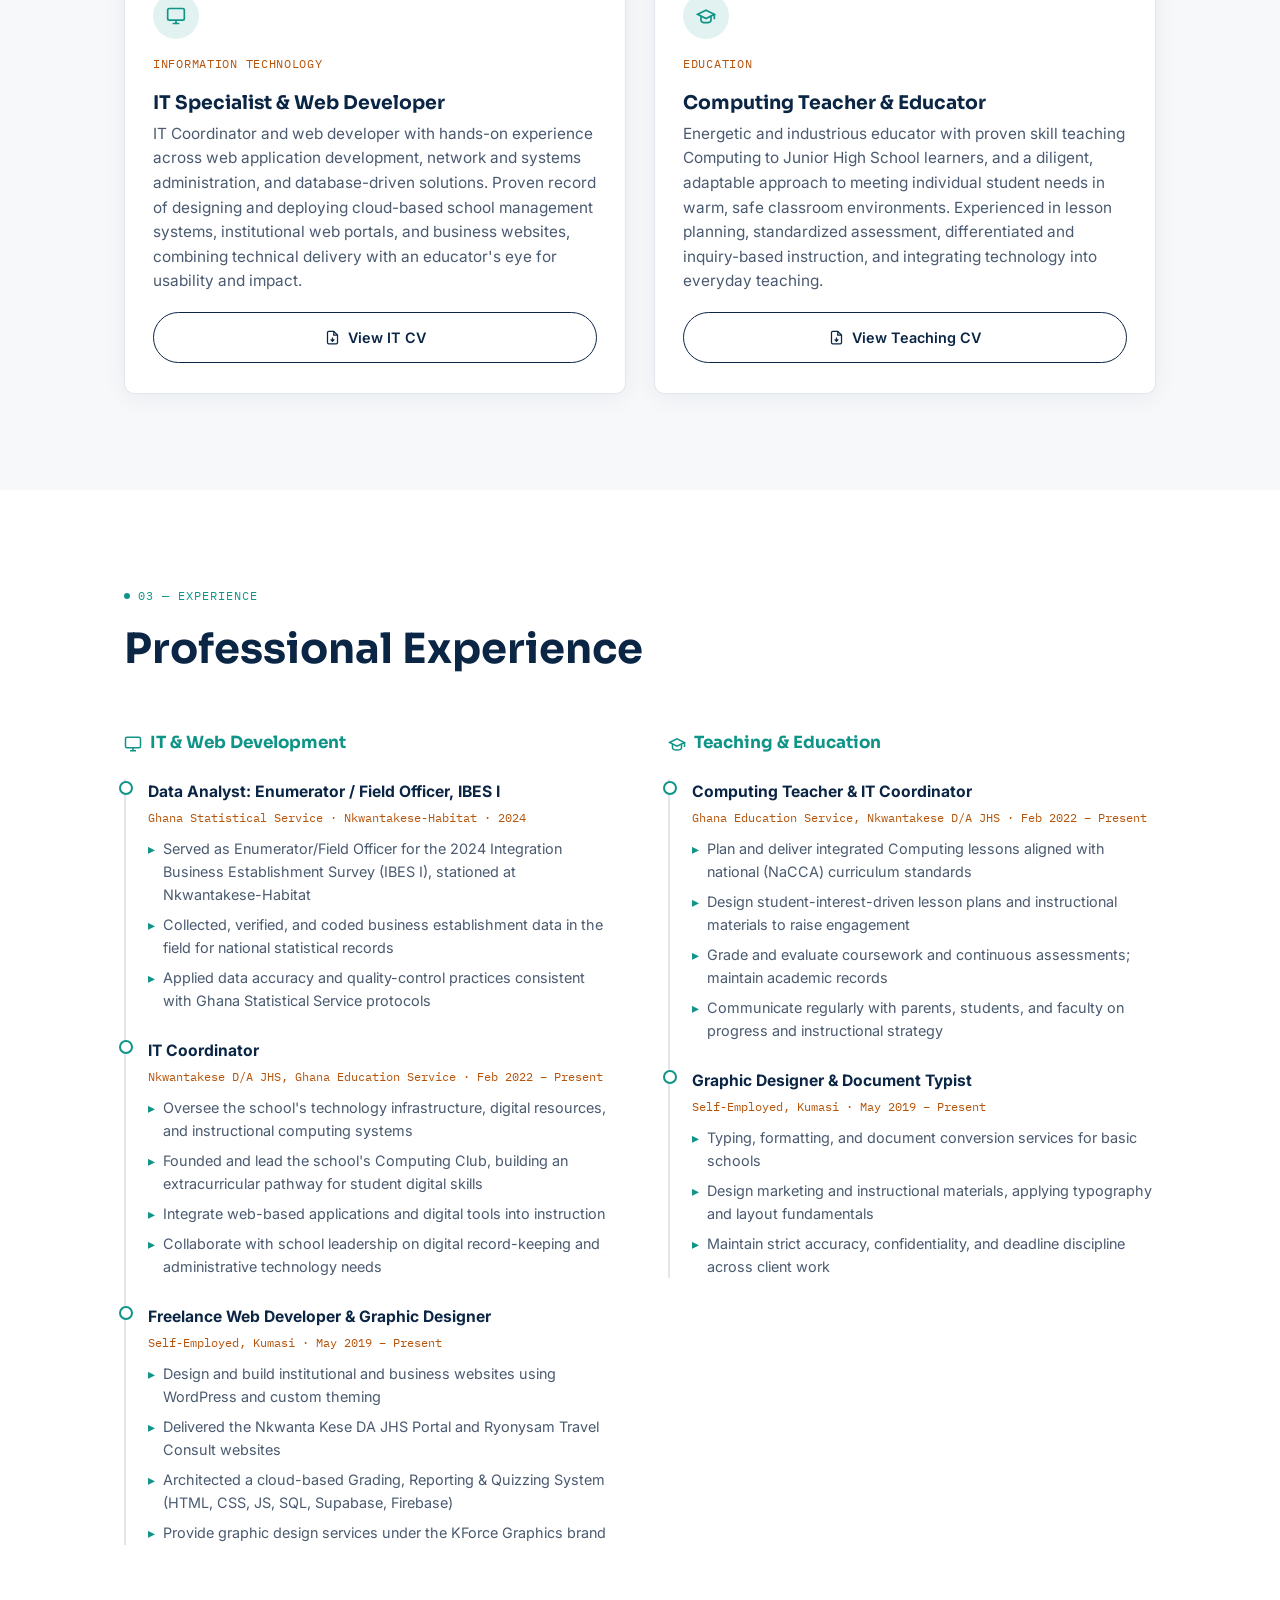
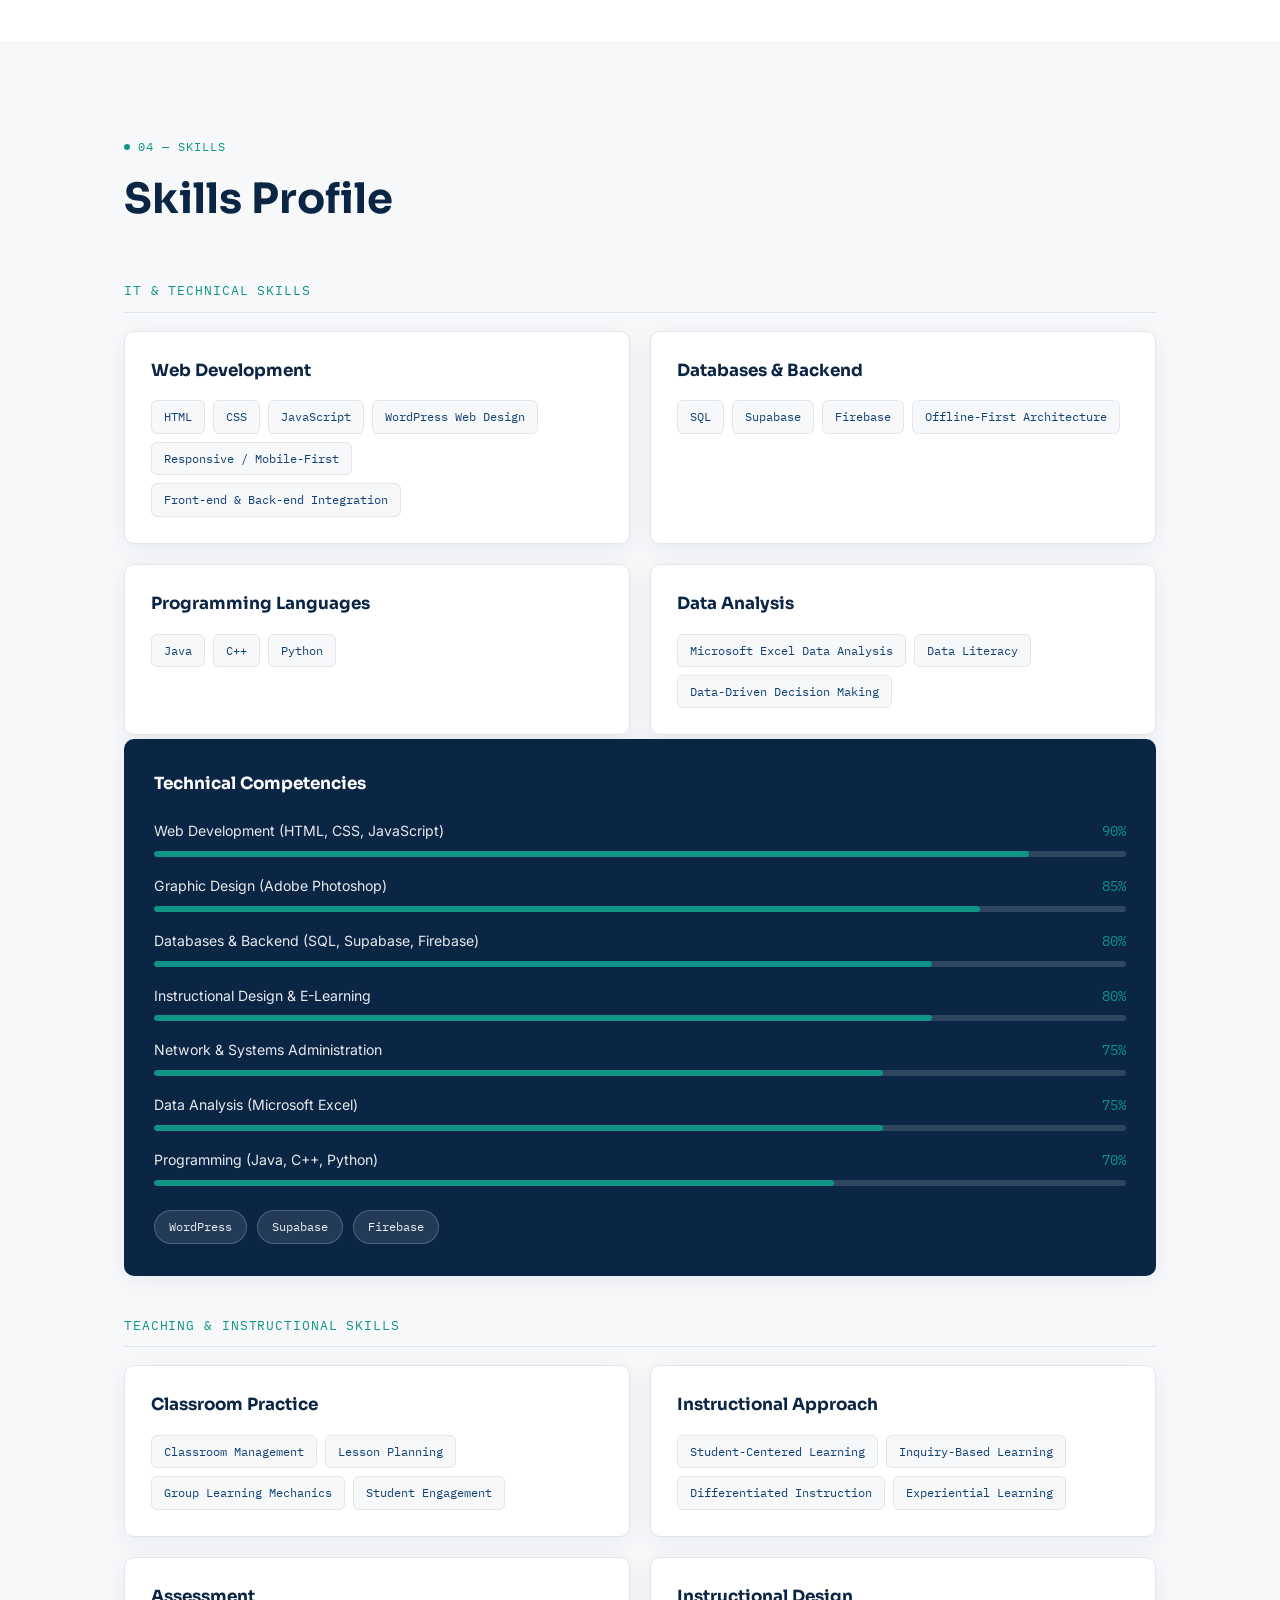
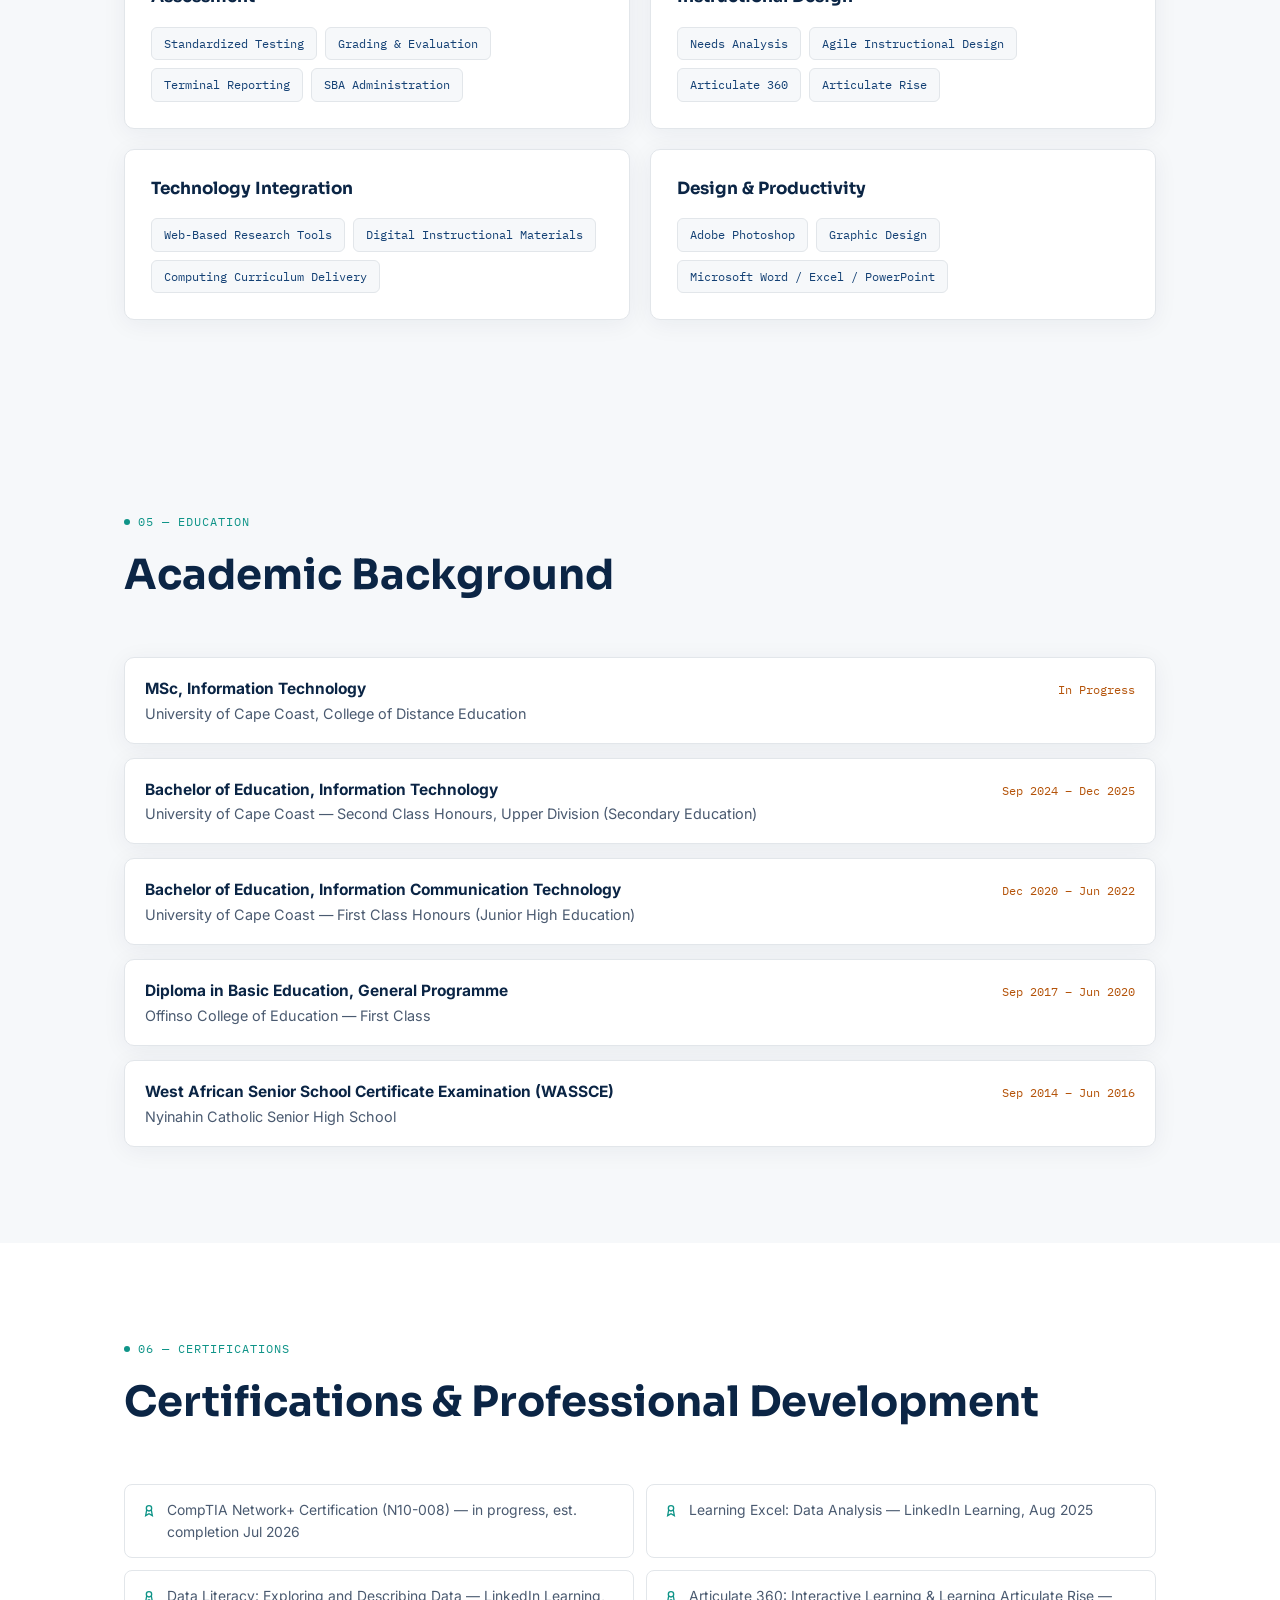
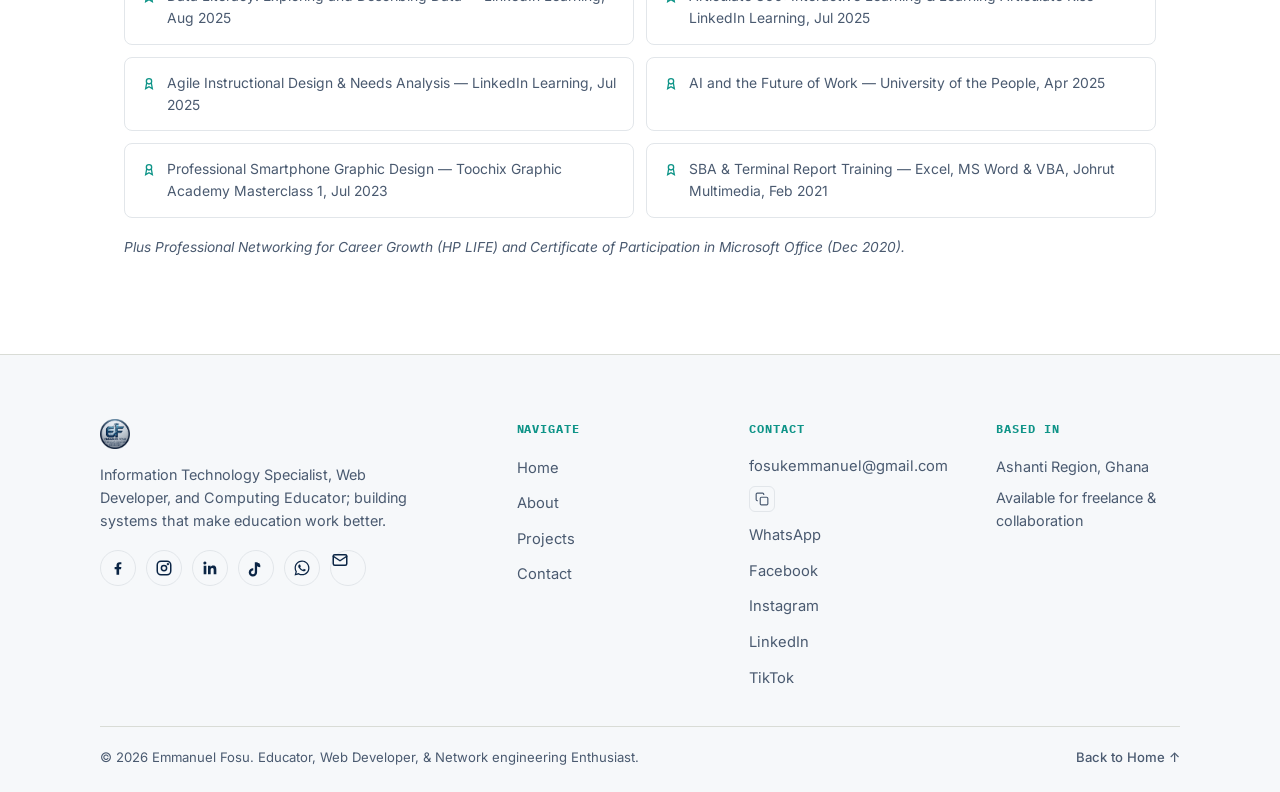
==== commit 1f815bb7: "Fix typo in role description on about.html" ====
--- a/about.html
+++ b/about.html
@@ -88,7 +88,7 @@
           </div>
           <div class="fact-card">
             <span class="fact-label mono">Role</span>
-            <span class="fact-value">IT Coordinator &amp; IT Educacator</span>
+            <span class="fact-value">IT Coordinator &amp; IT Educator</span>
           </div>
           <div class="fact-card">
             <span class="fact-label mono">Based In</span>
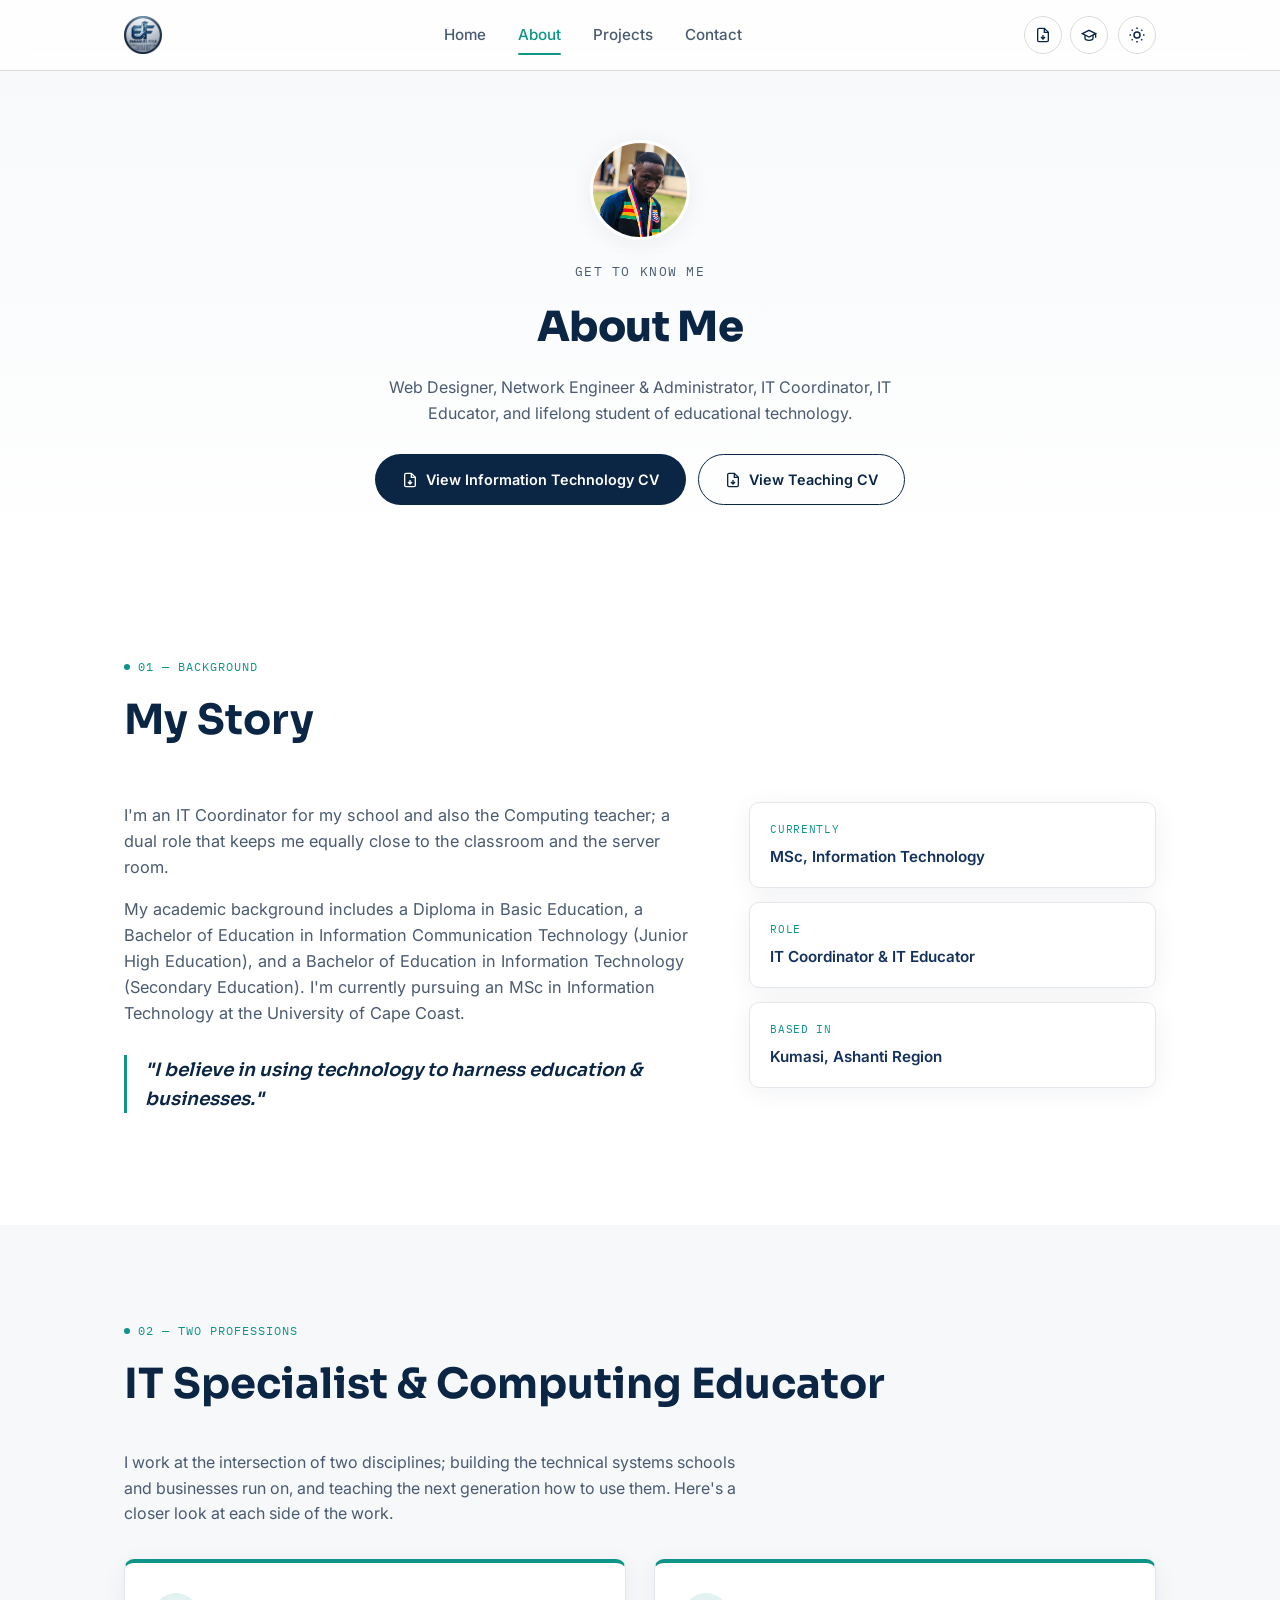
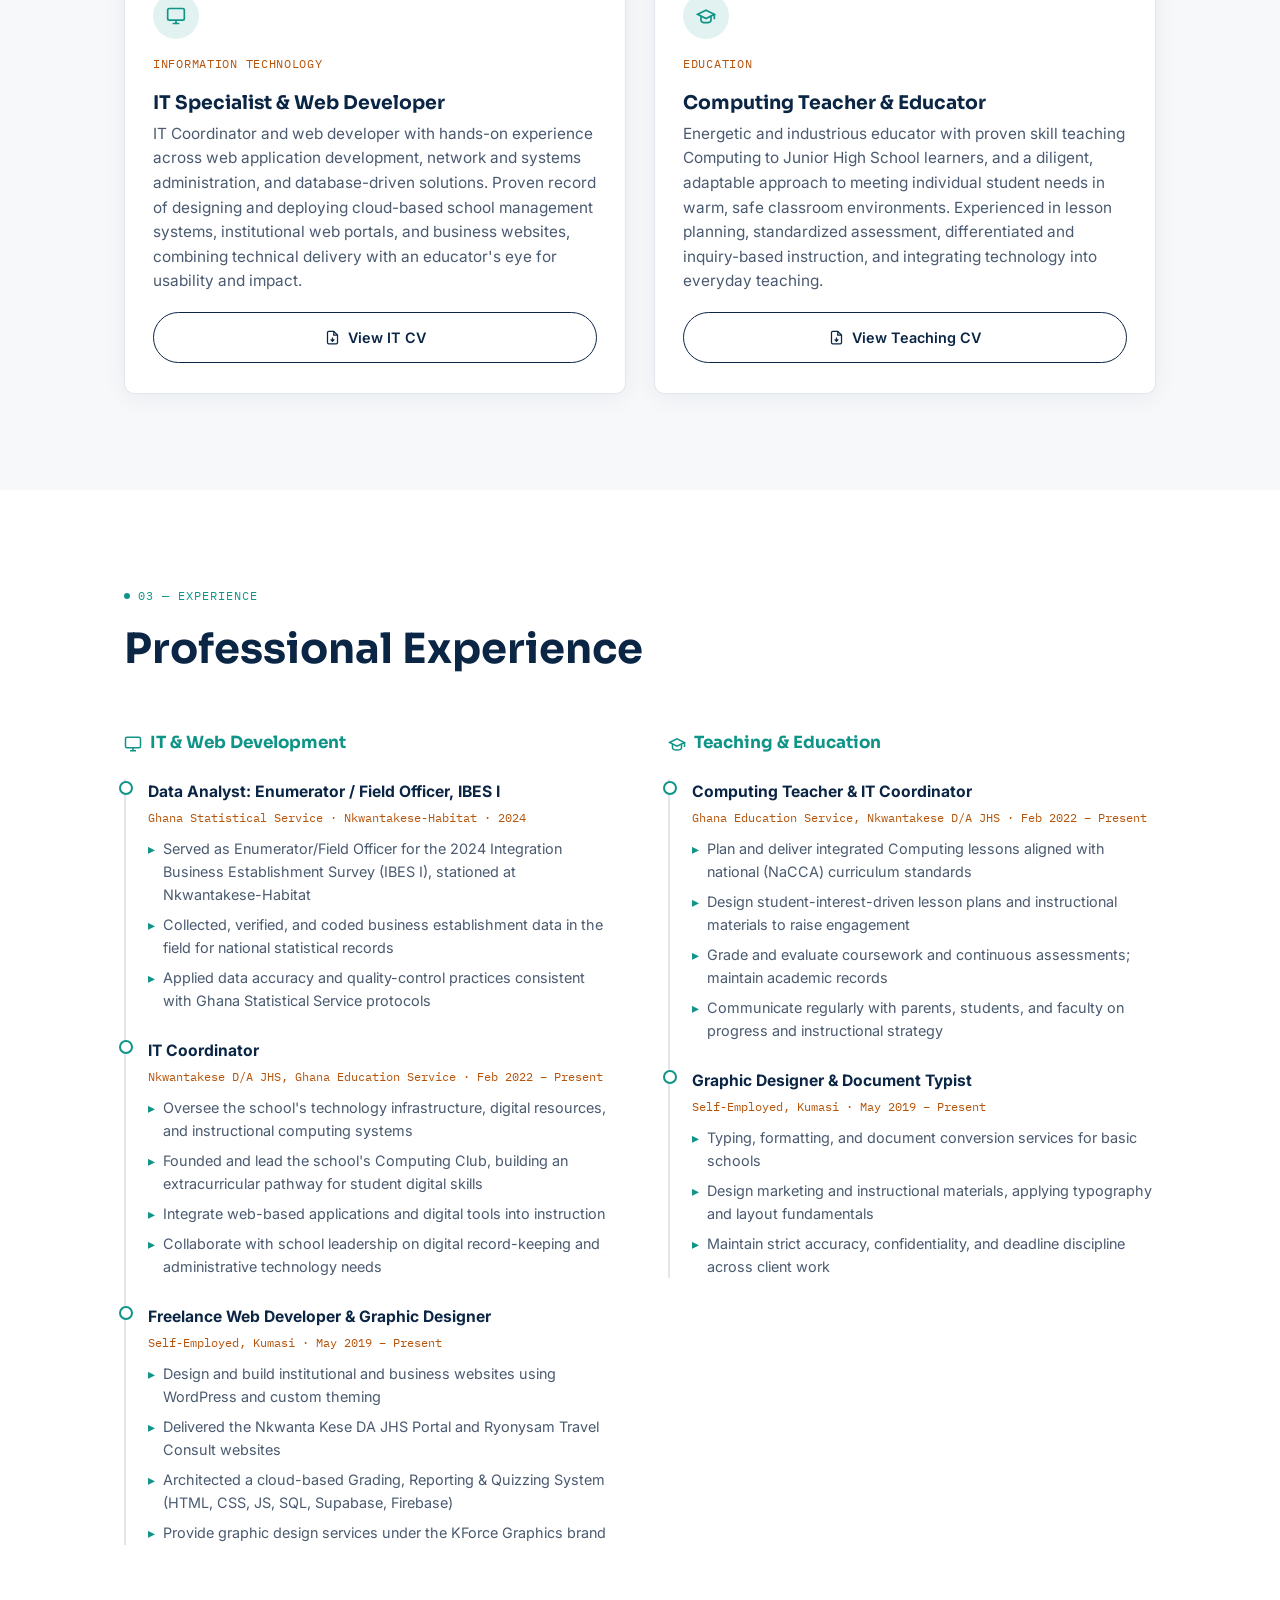
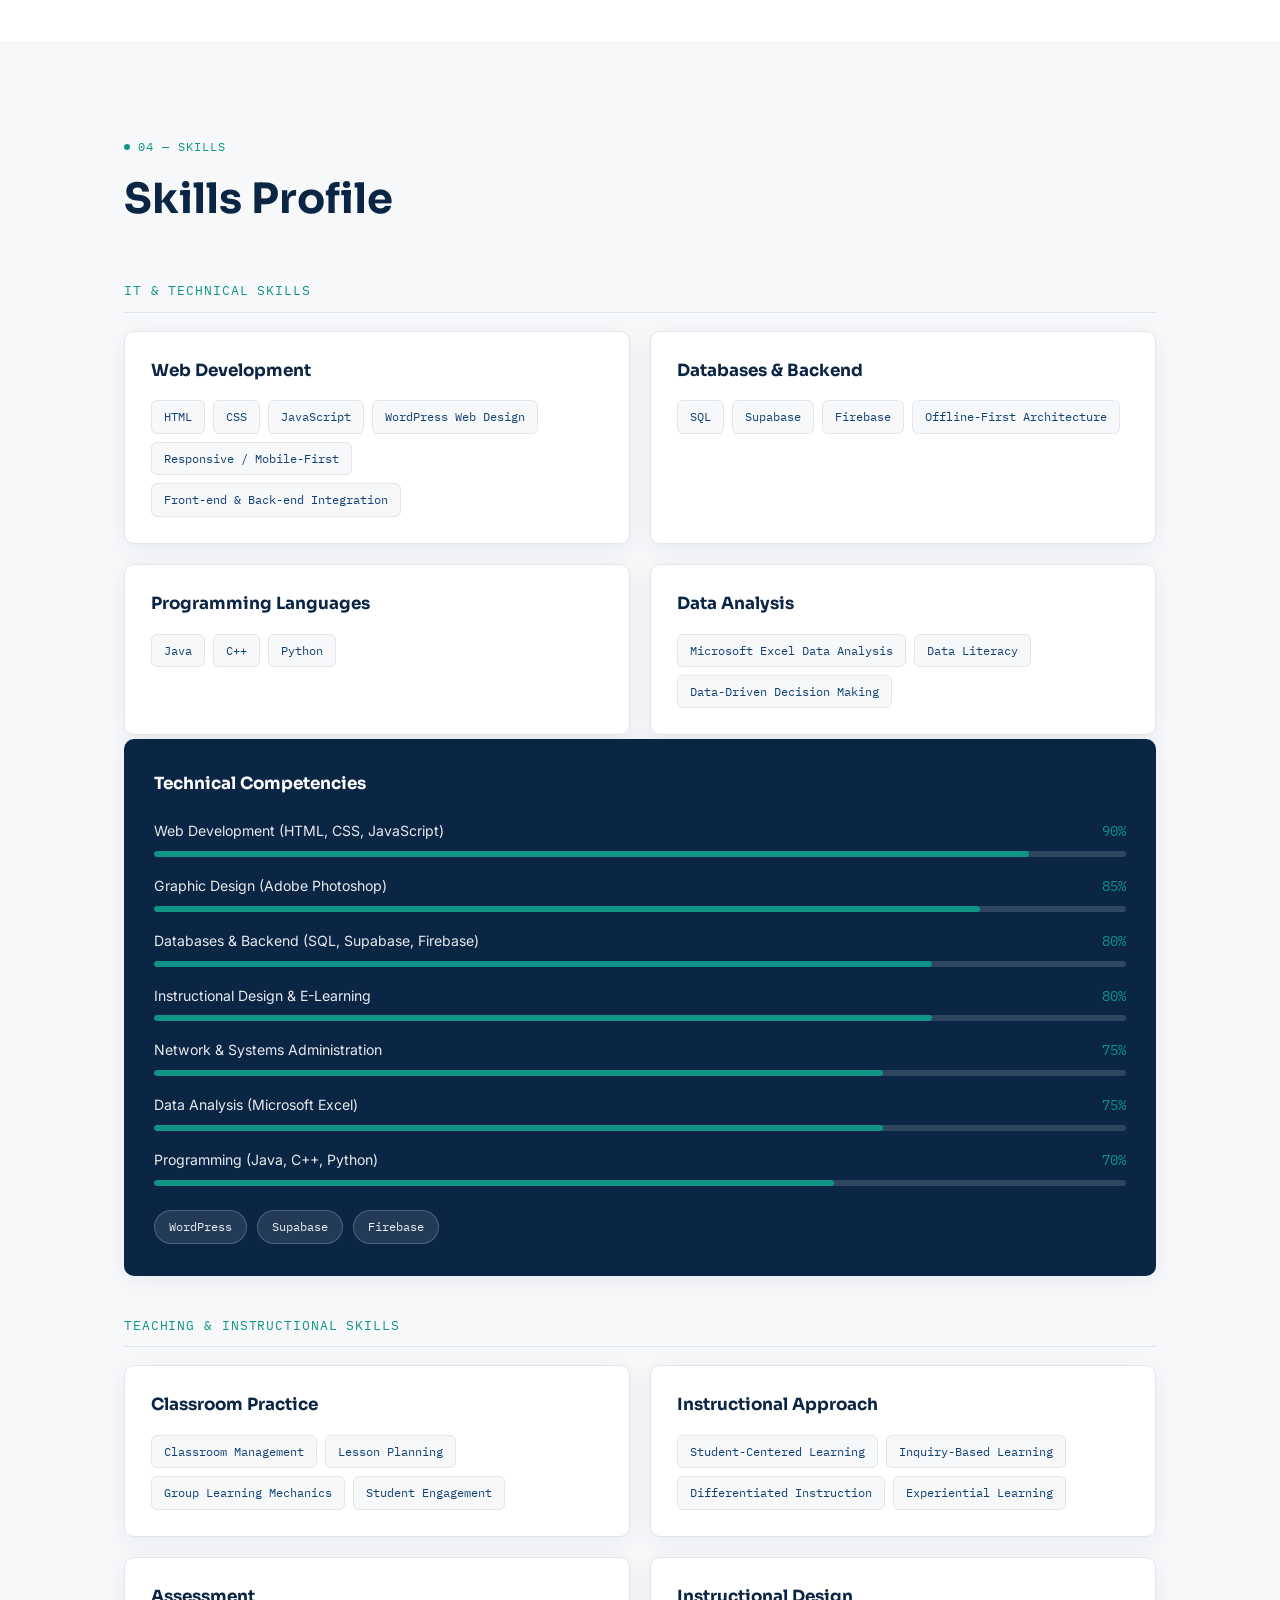
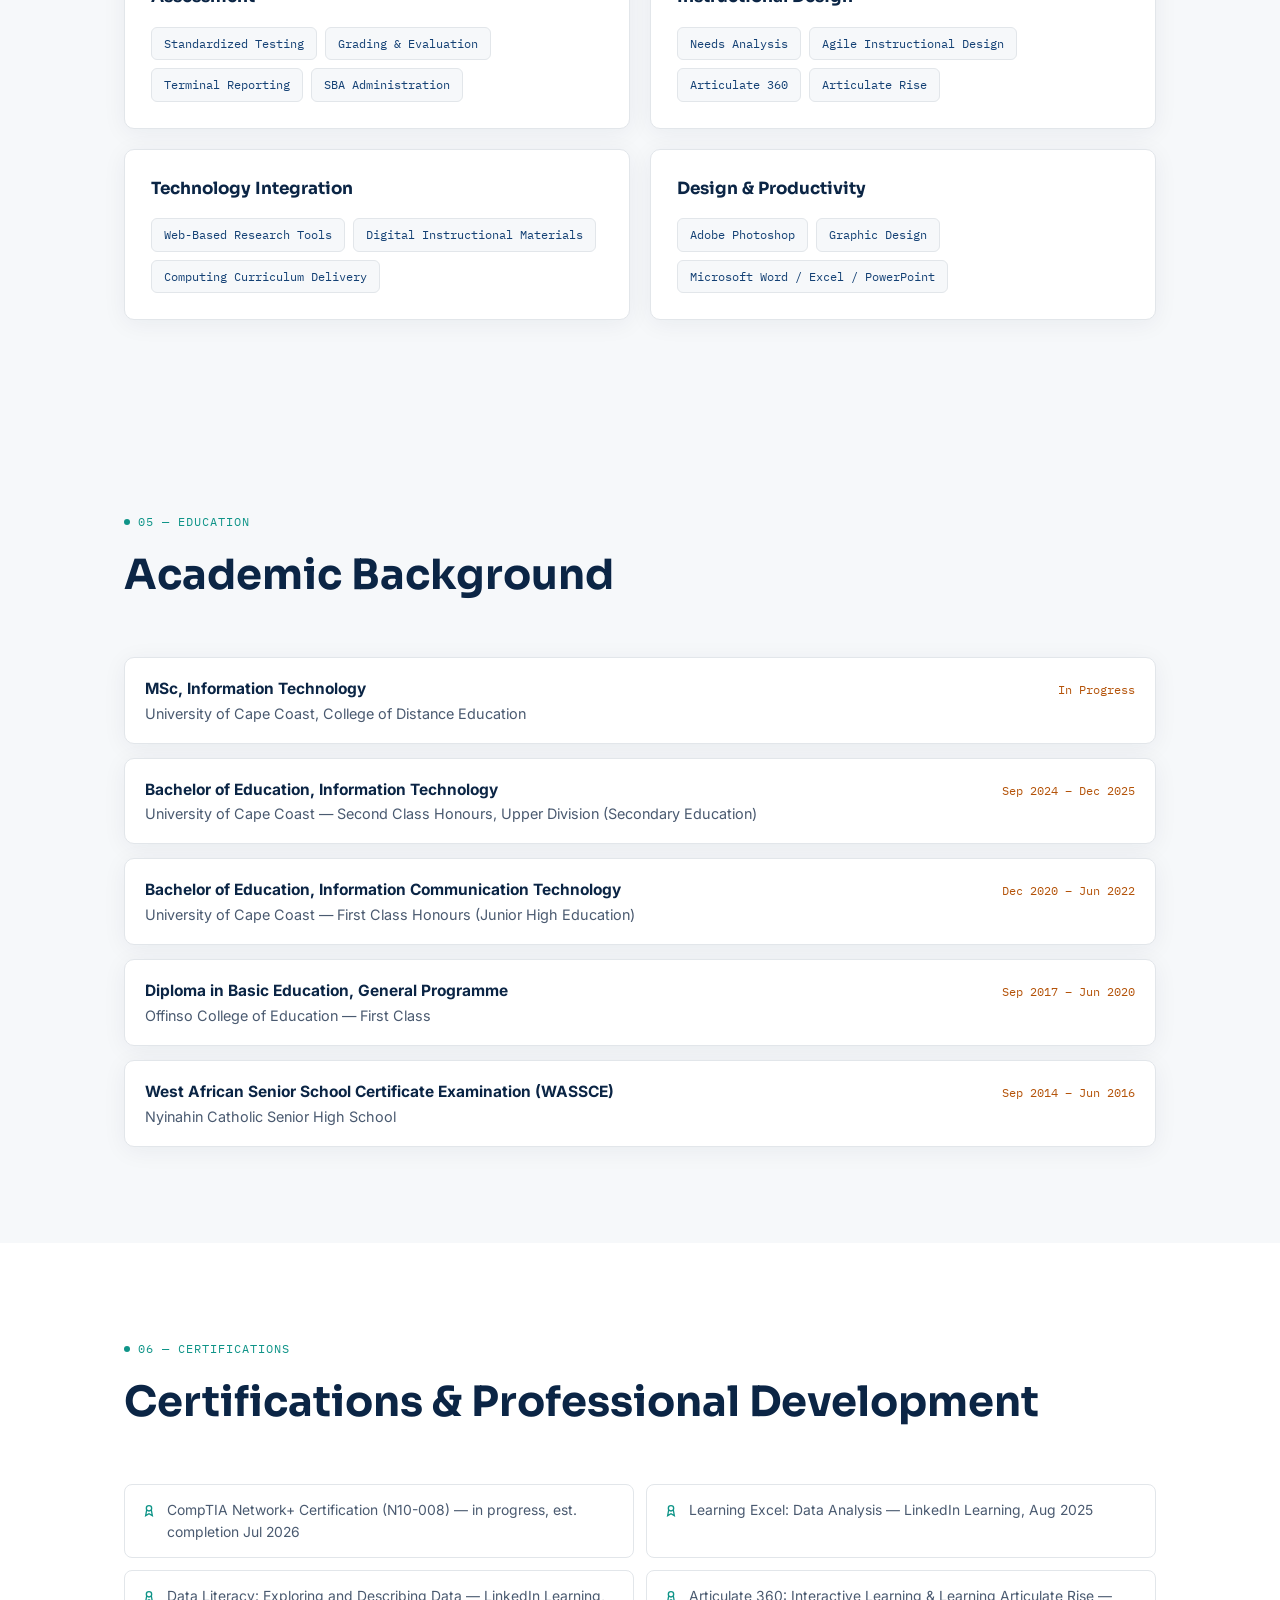
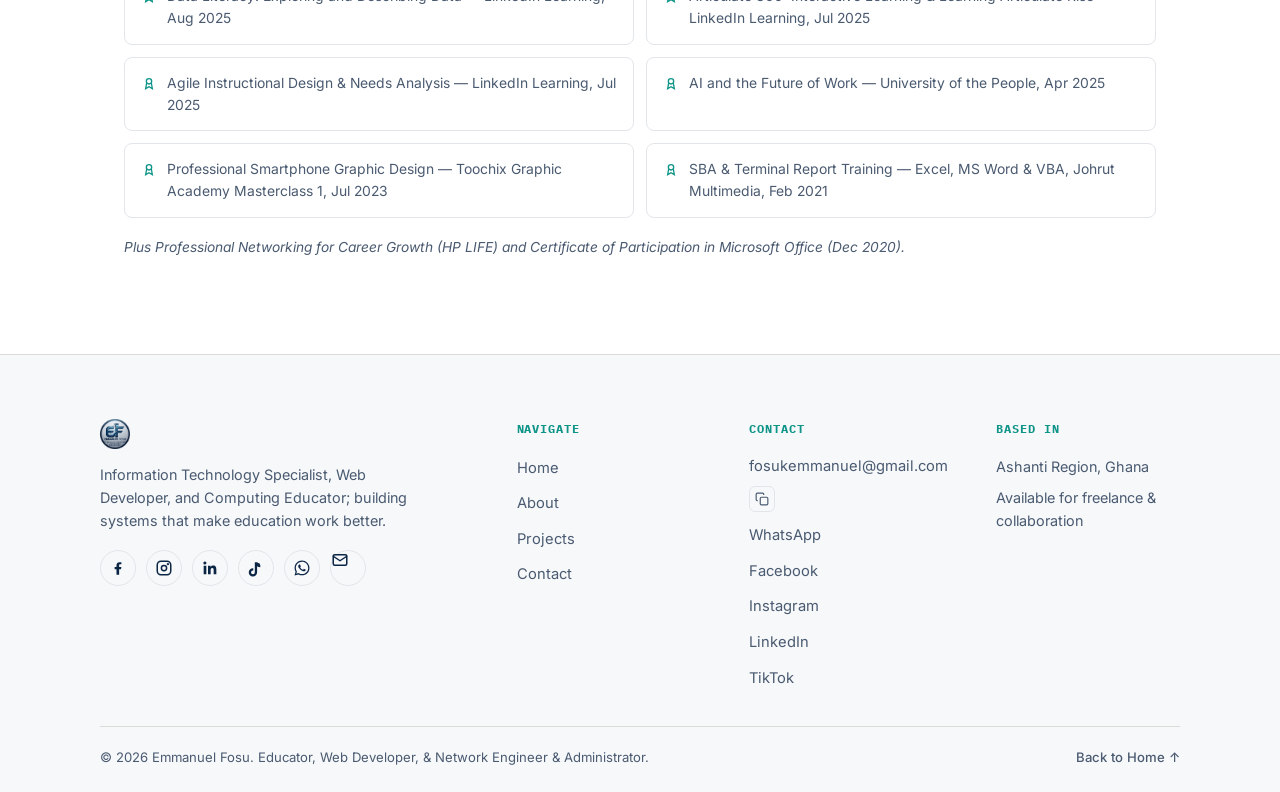
==== commit 96ab6f10: "Update footer text for accuracy" ====
--- a/about.html
+++ b/about.html
@@ -545,7 +545,7 @@
   </div>
 
   <div class="footer-bottom">
-    <p>&copy; <span id="year"></span> Emmanuel Fosu. Educator, Web Developer, &amp; Network engineering Enthusiast.</p>
+    <p>&copy; <span id="year"></span> Emmanuel Fosu. Educator, Web Developer, &amp; Network Engineer & Administrator.</p>
     <a href="index.html#hero" class="back-to-top">Back to Home ↑</a>
   </div>
 </footer>
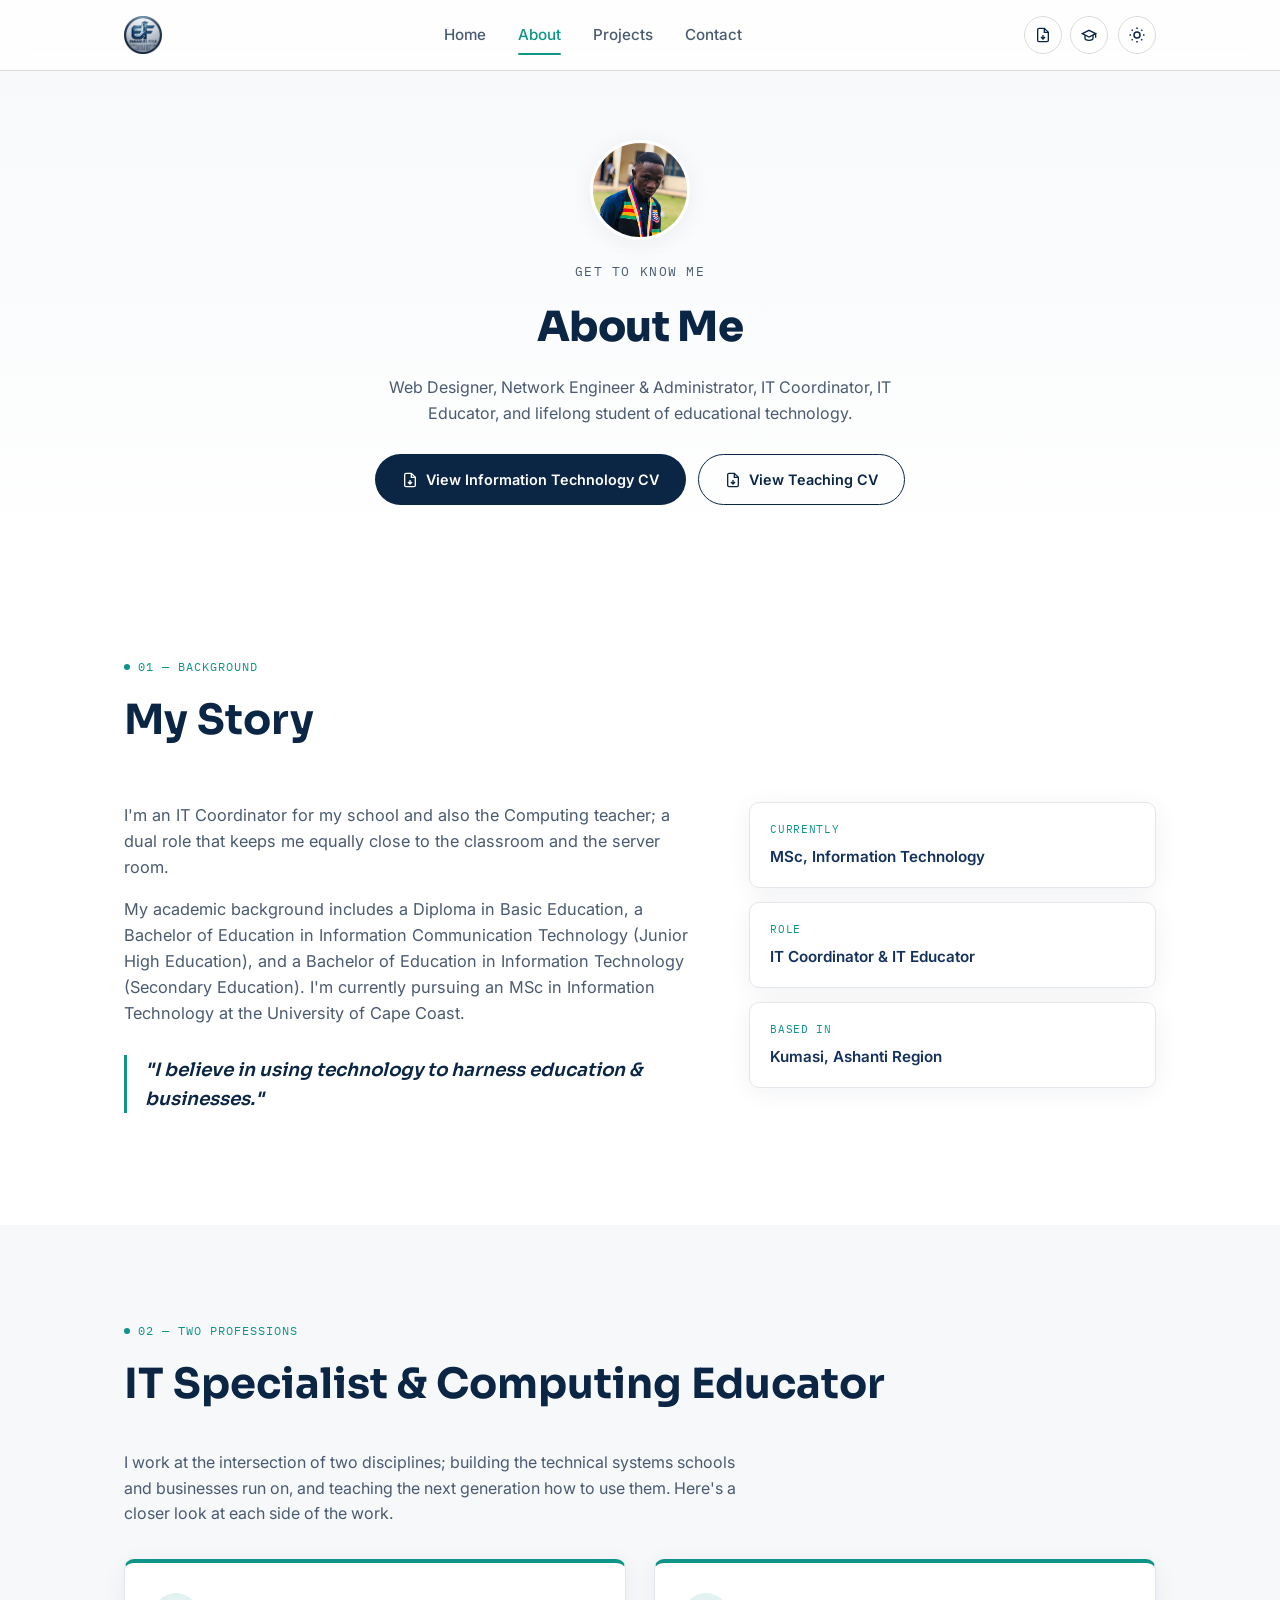
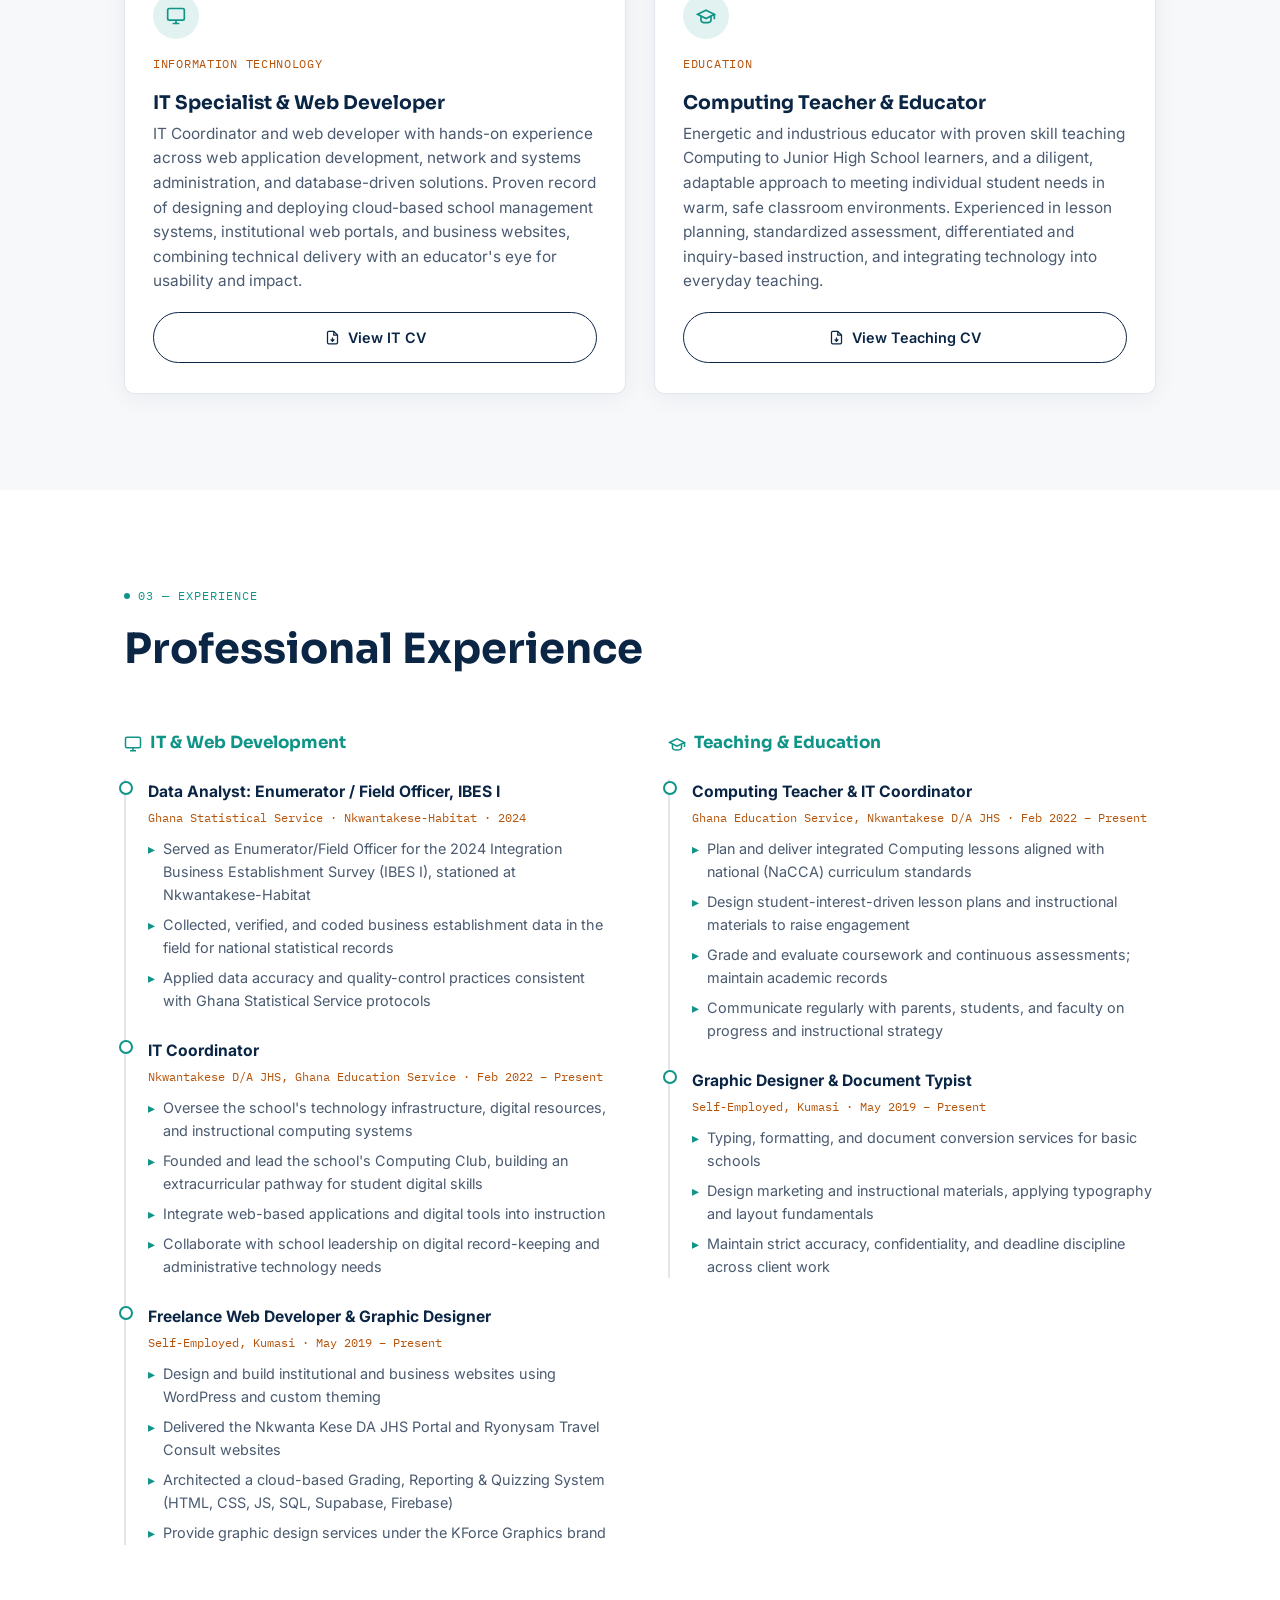
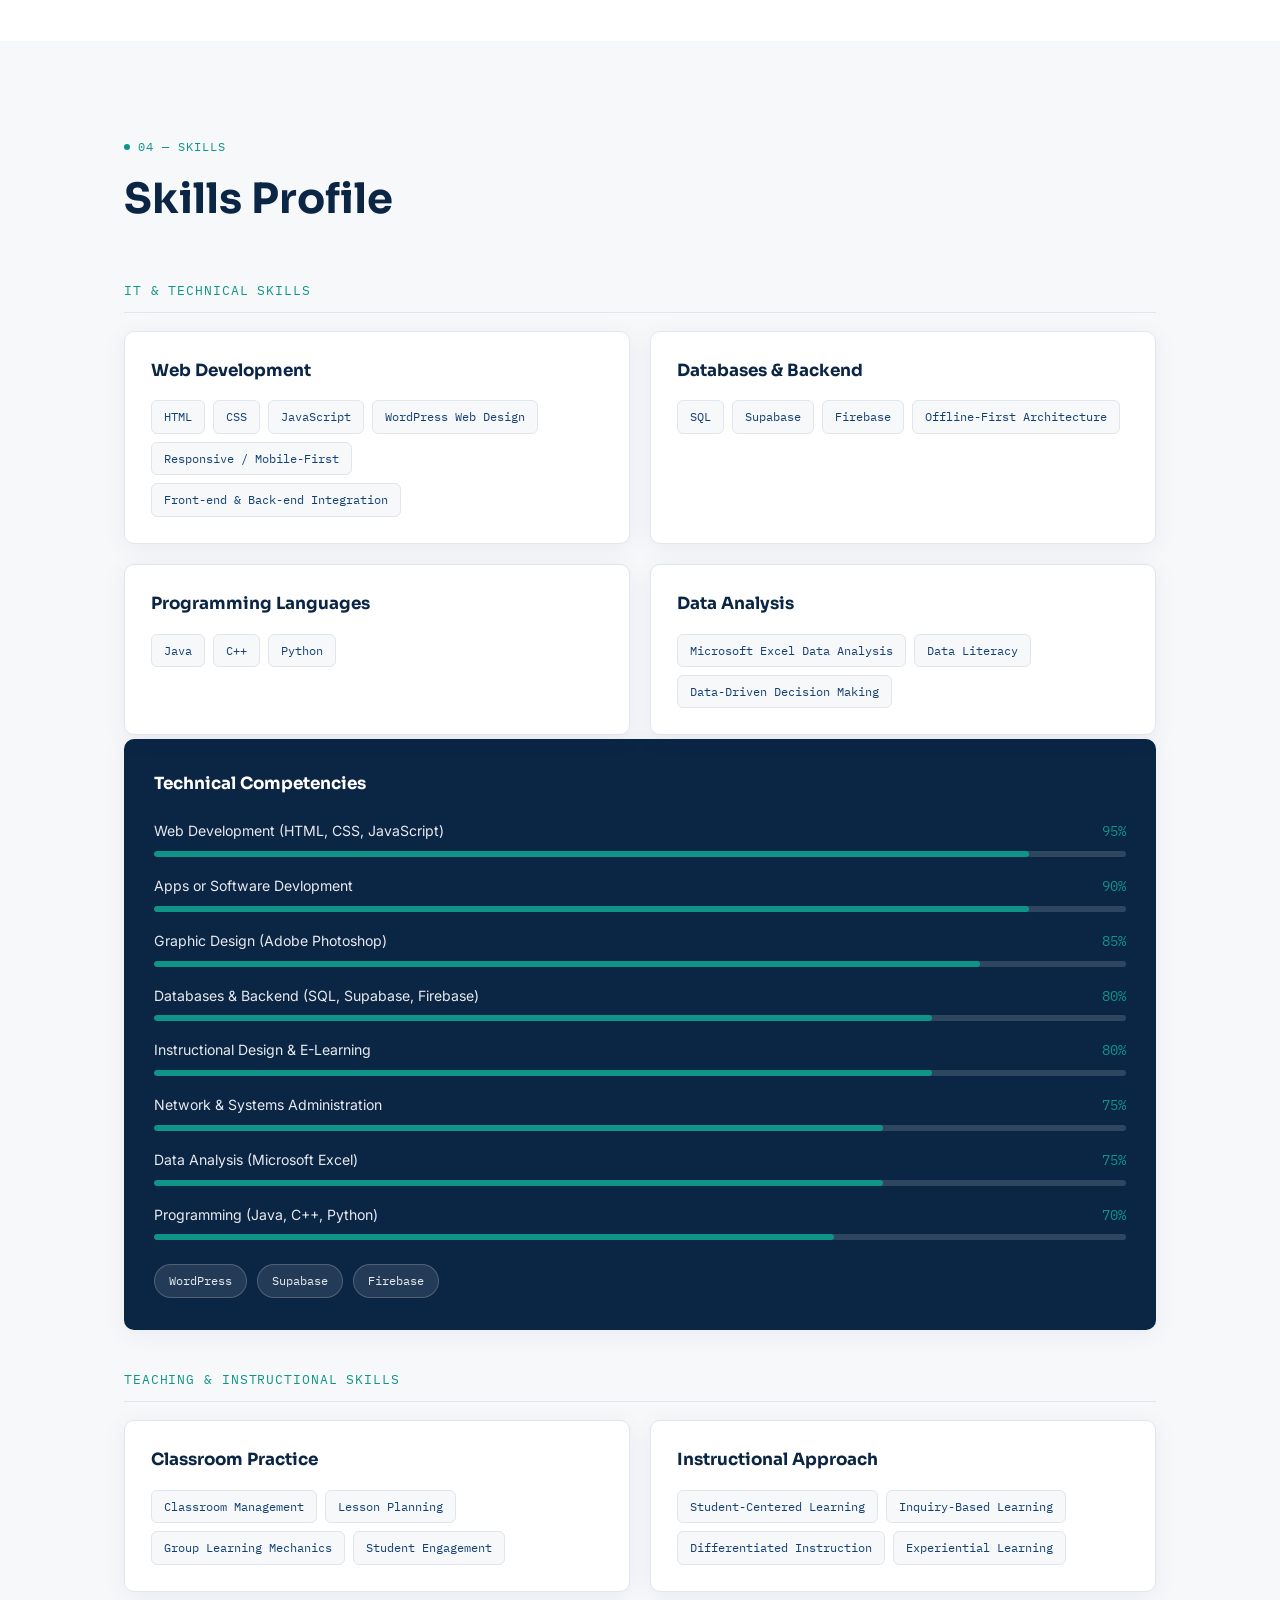
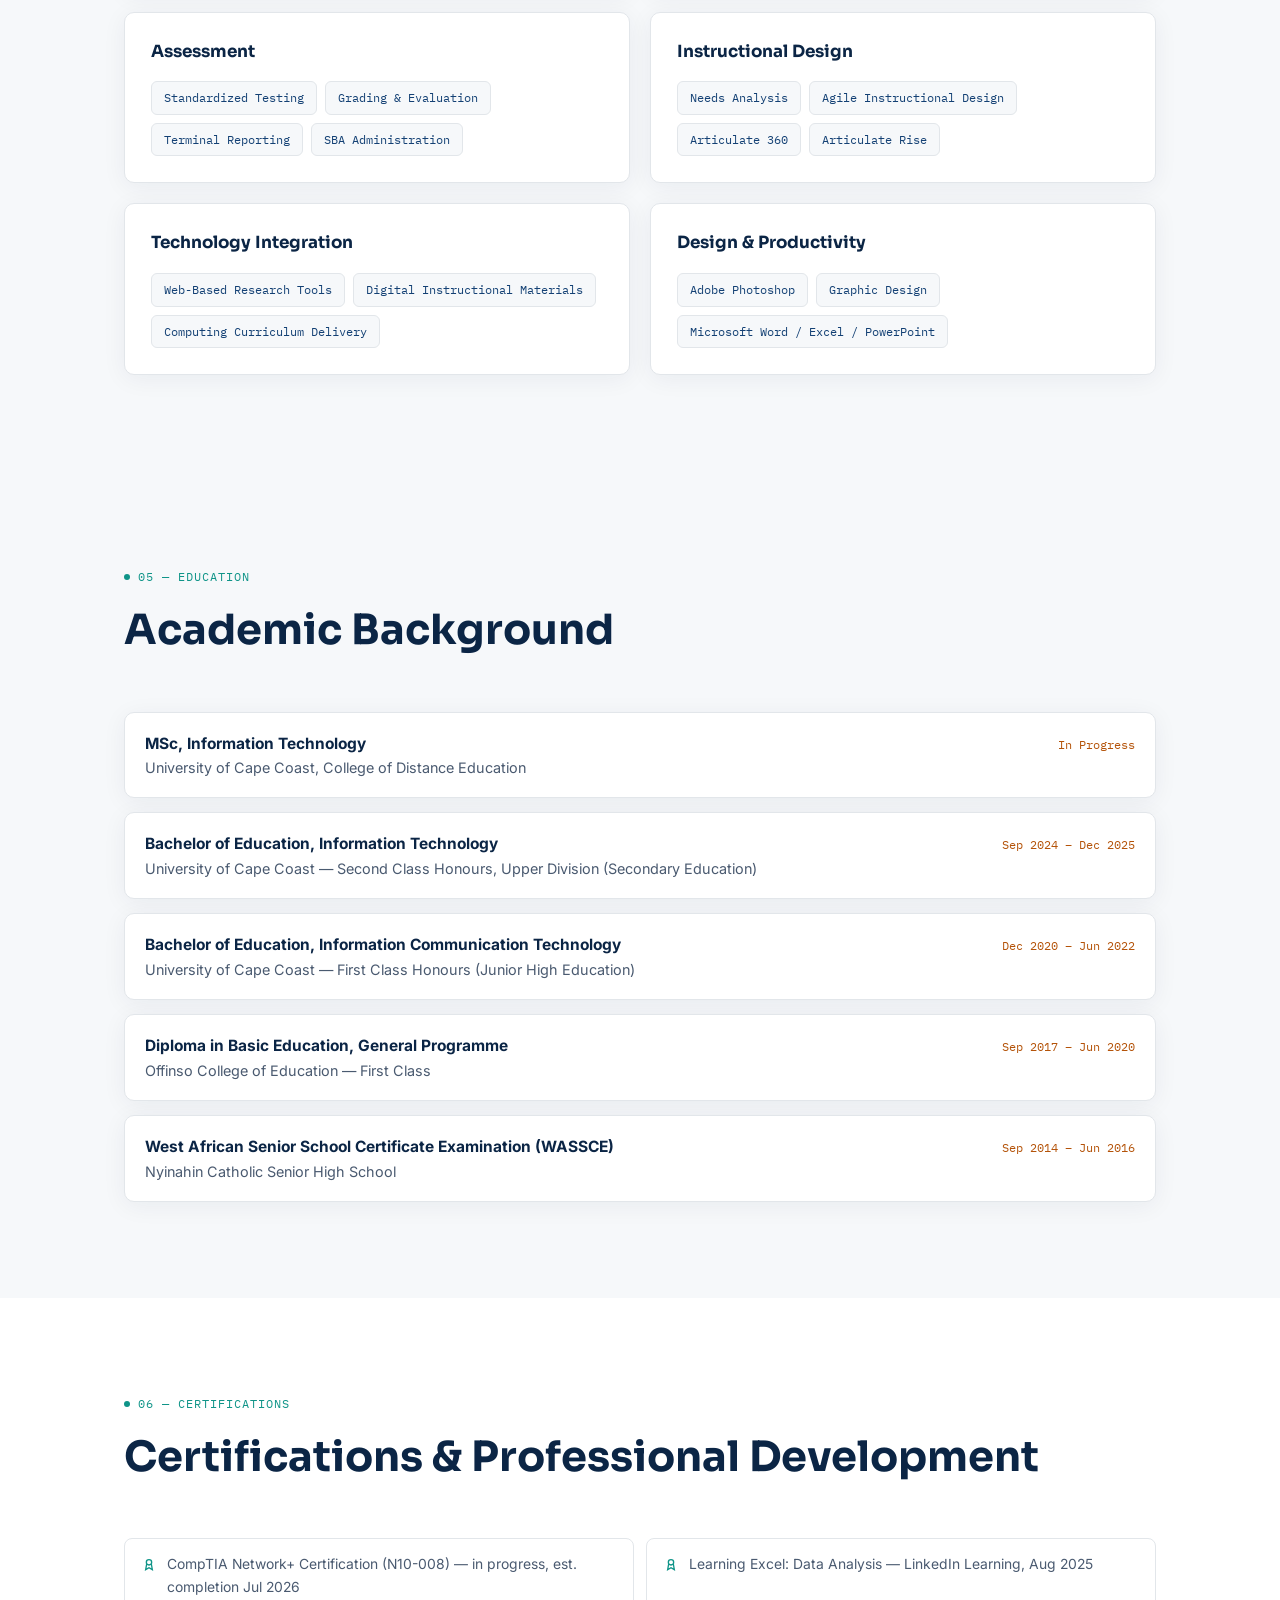
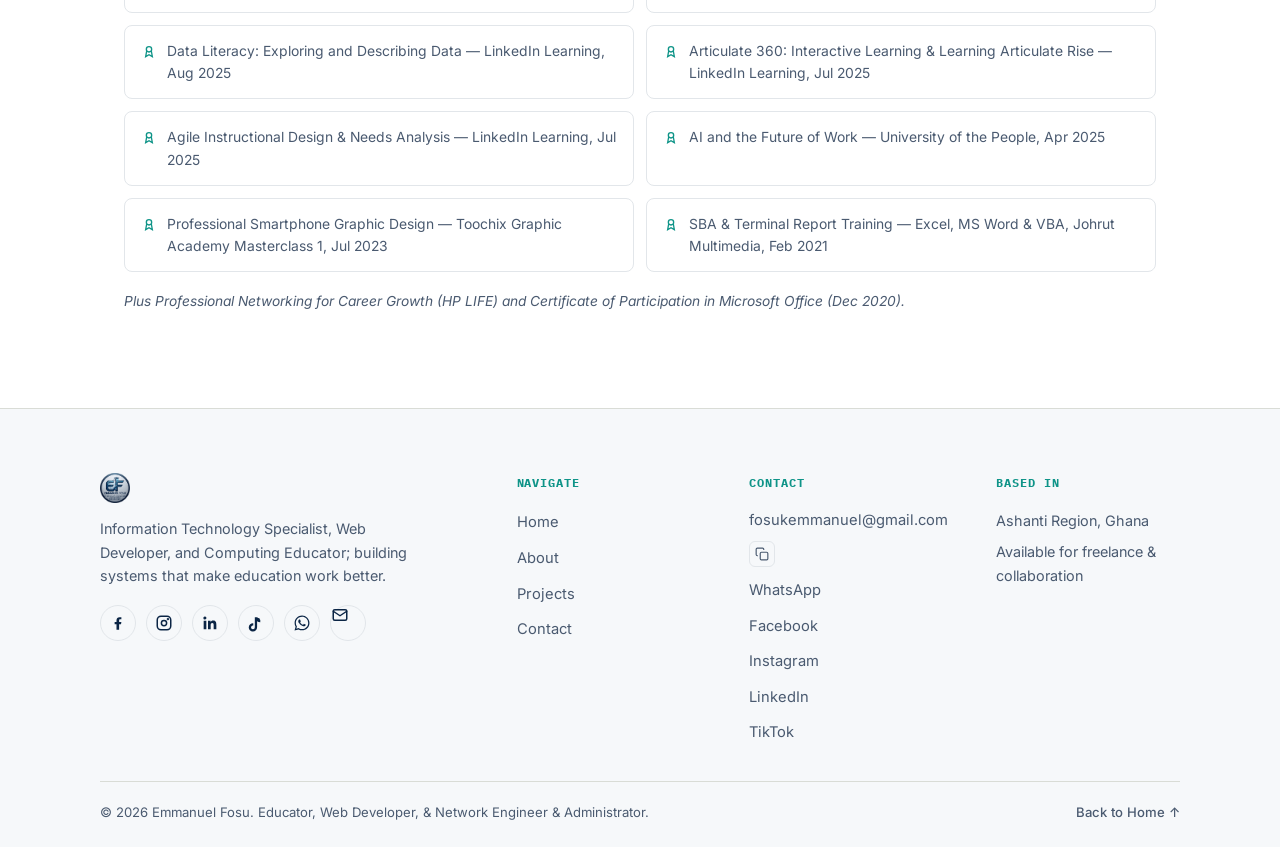
==== commit d2f773d5: "Update competency percentages and add new competency" ====
--- a/about.html
+++ b/about.html
@@ -273,7 +273,11 @@
           <h3>Technical Competencies</h3>
 
           <div class="competency-row">
-            <div class="competency-top"><span class="competency-name">Web Development (HTML, CSS, JavaScript)</span><span class="competency-pct mono">90%</span></div>
+            <div class="competency-top"><span class="competency-name">Web Development (HTML, CSS, JavaScript)</span><span class="competency-pct mono">95%</span></div>
+            <div class="competency-track"><div class="competency-fill" style="width:90%"></div></div>
+          </div>
+          <div class="competency-row">
+            <div class="competency-top"><span class="competency-name">Apps or Software Devlopment</span><span class="competency-pct mono">90%</span></div>
             <div class="competency-track"><div class="competency-fill" style="width:90%"></div></div>
           </div>
           <div class="competency-row">
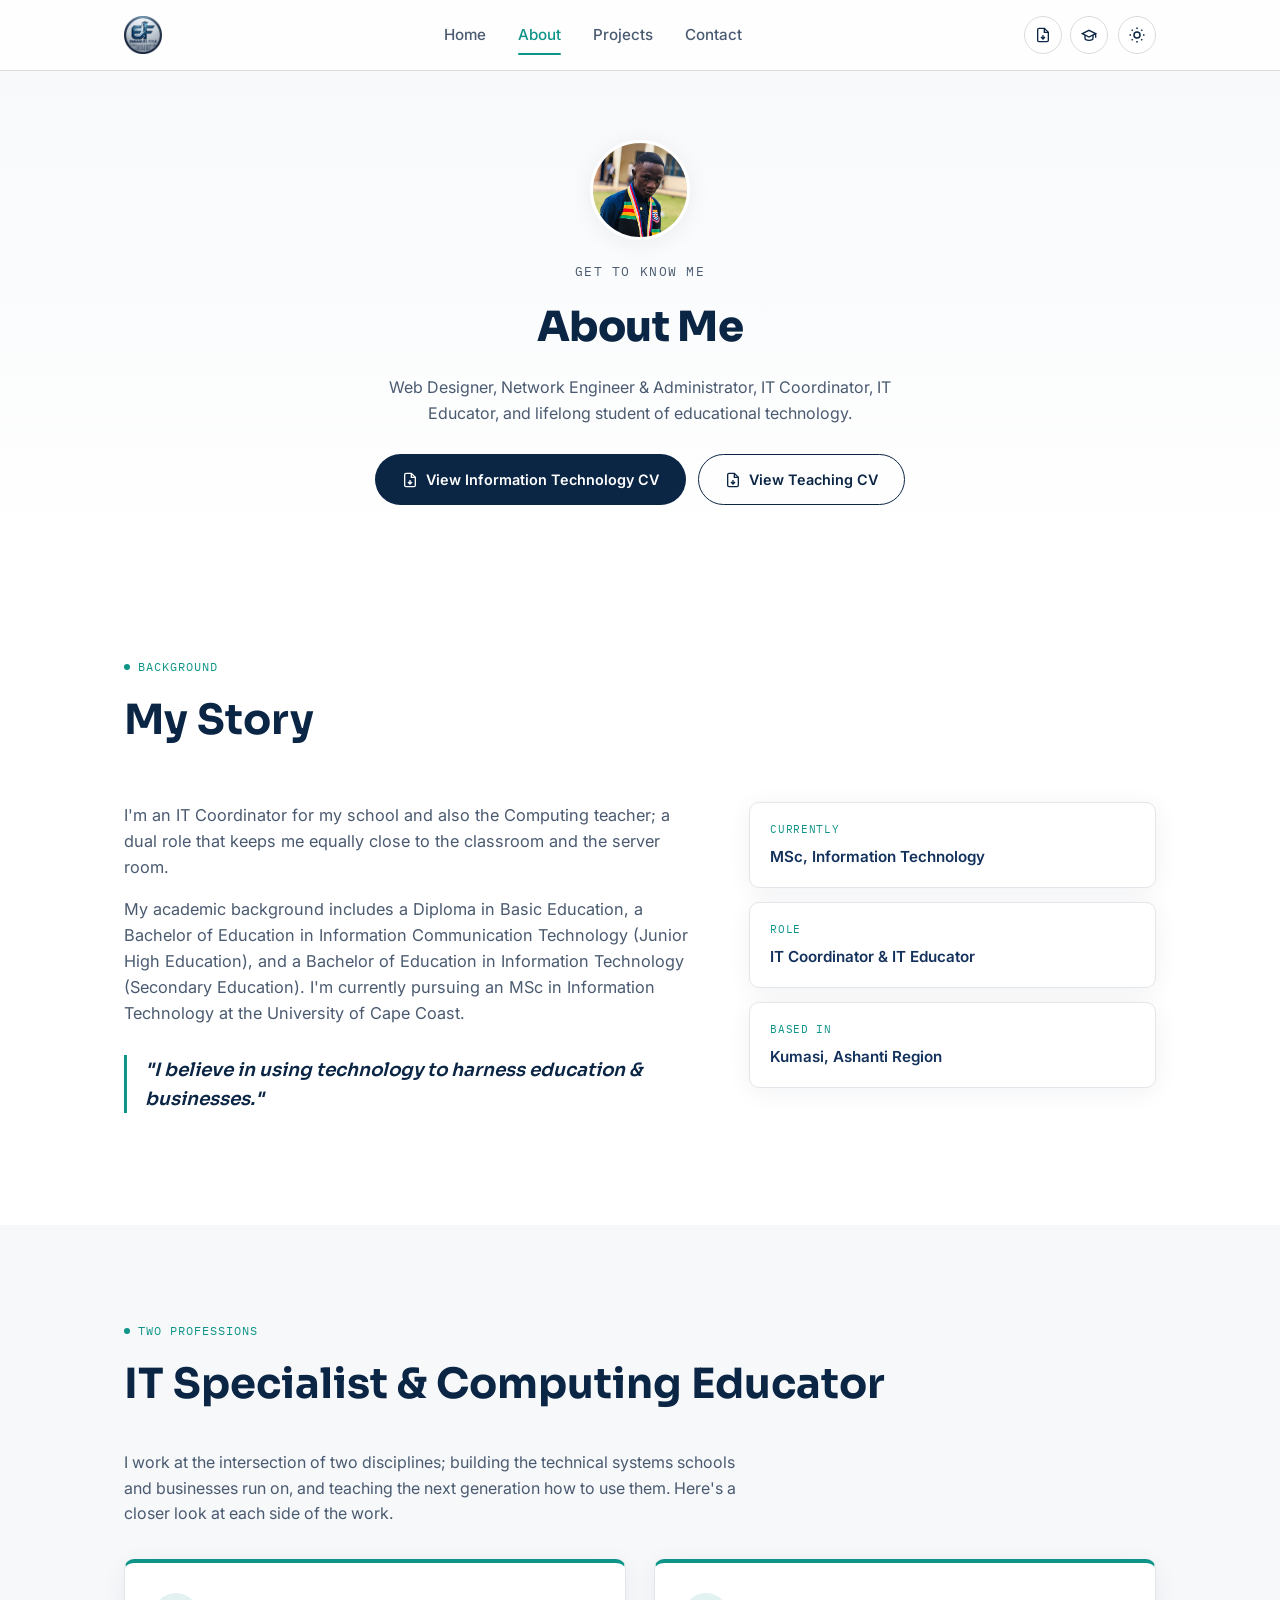
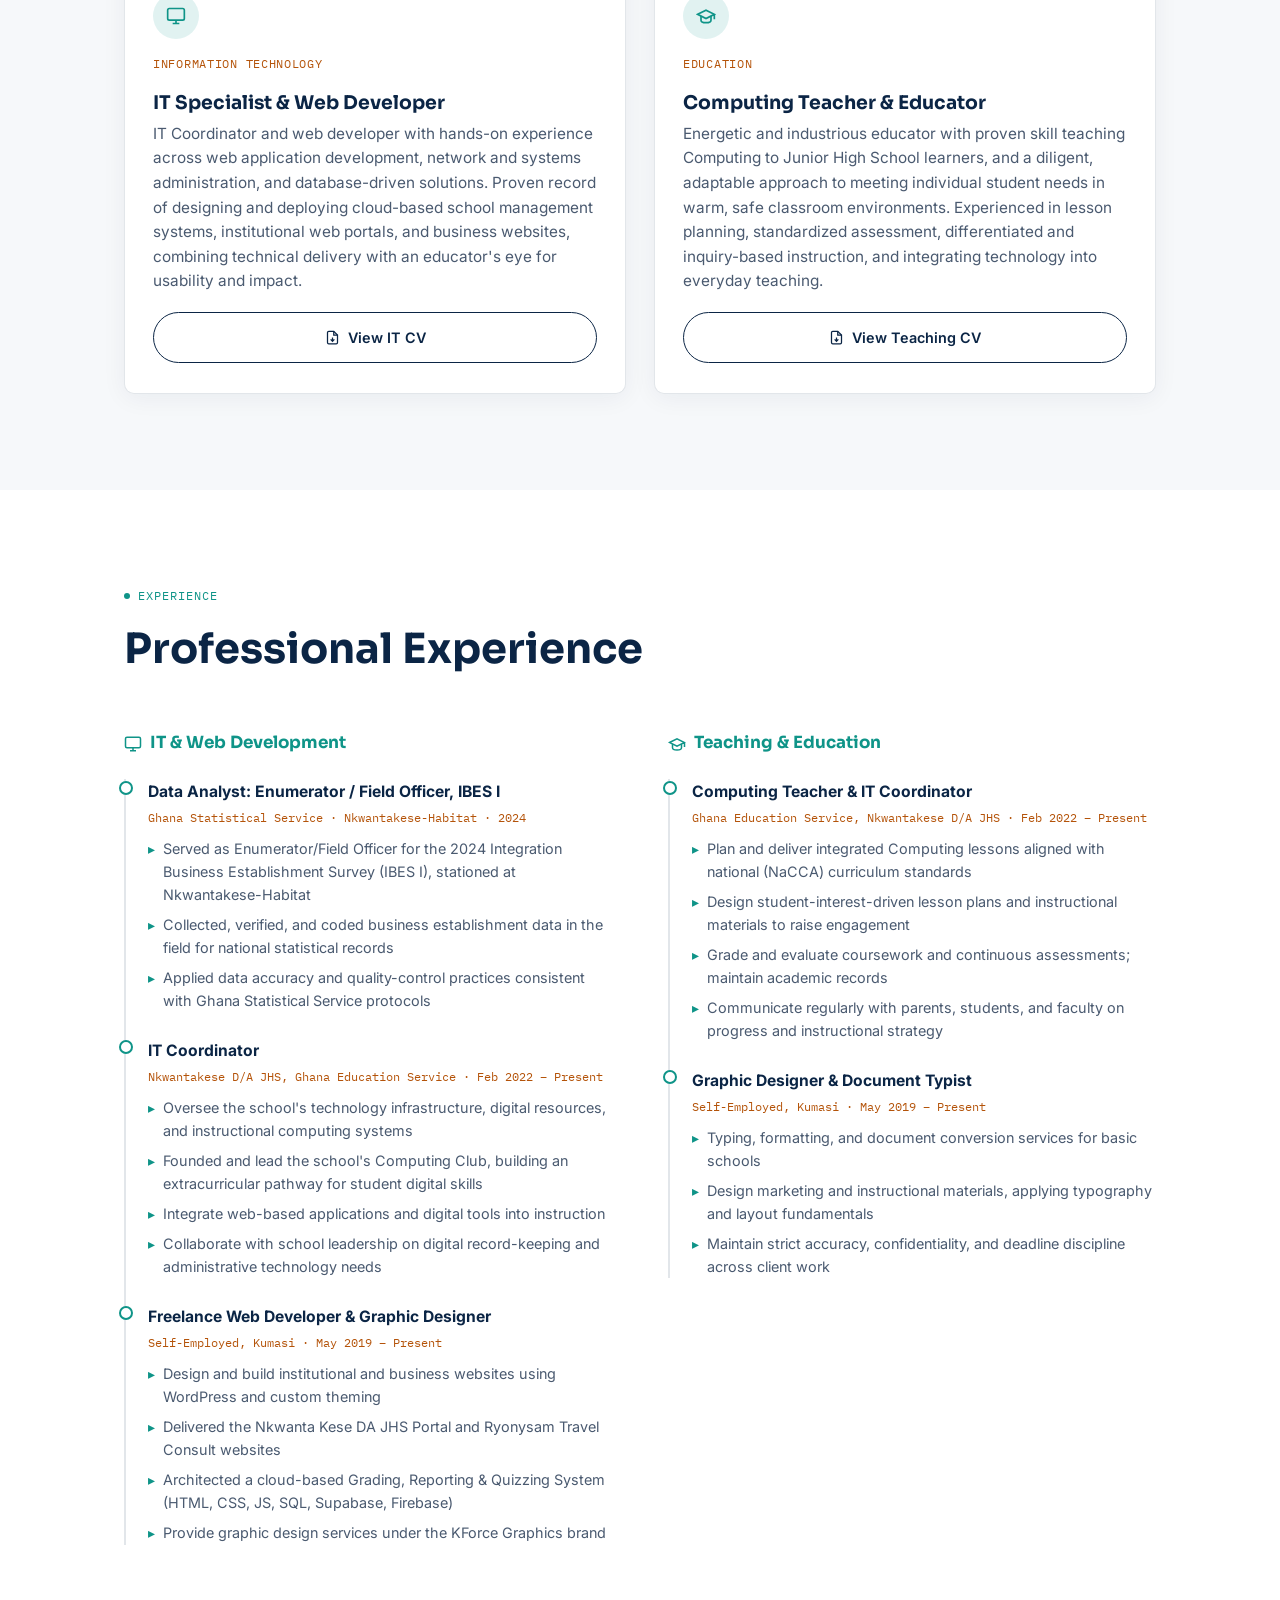
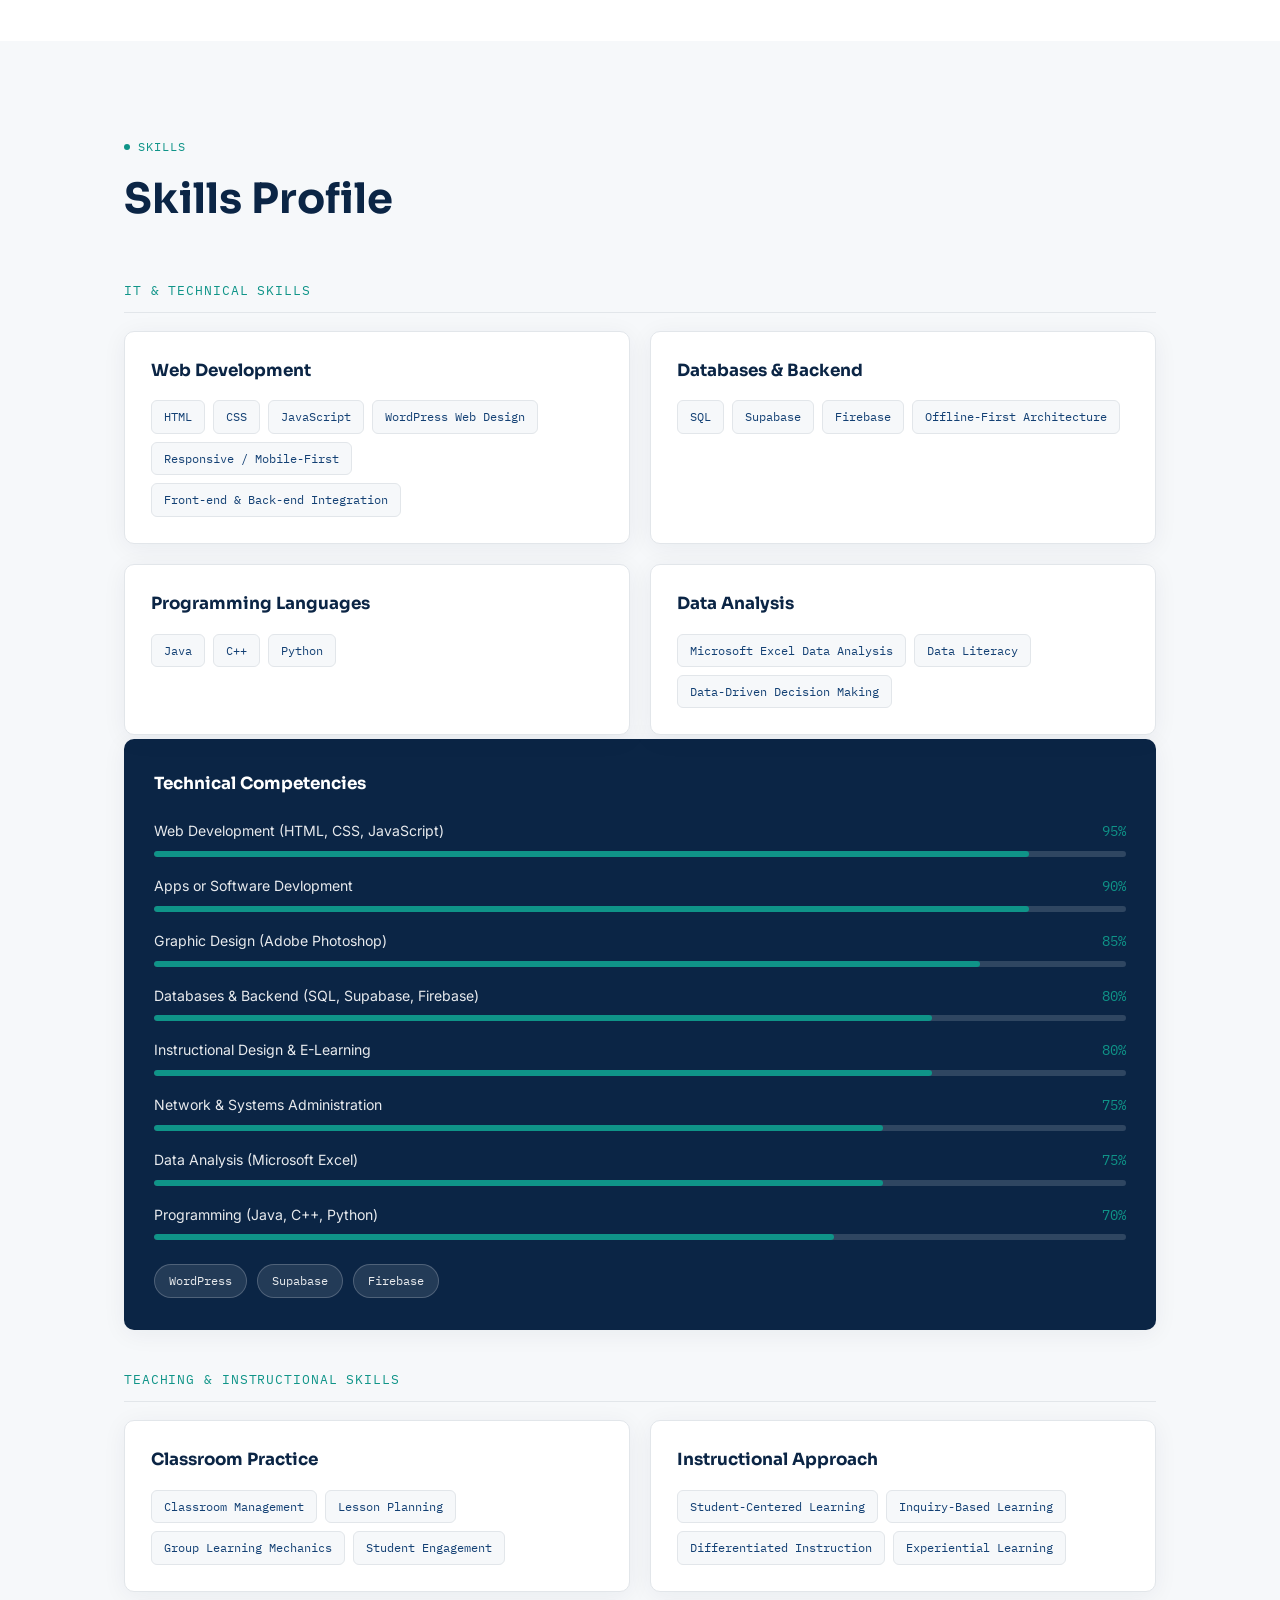
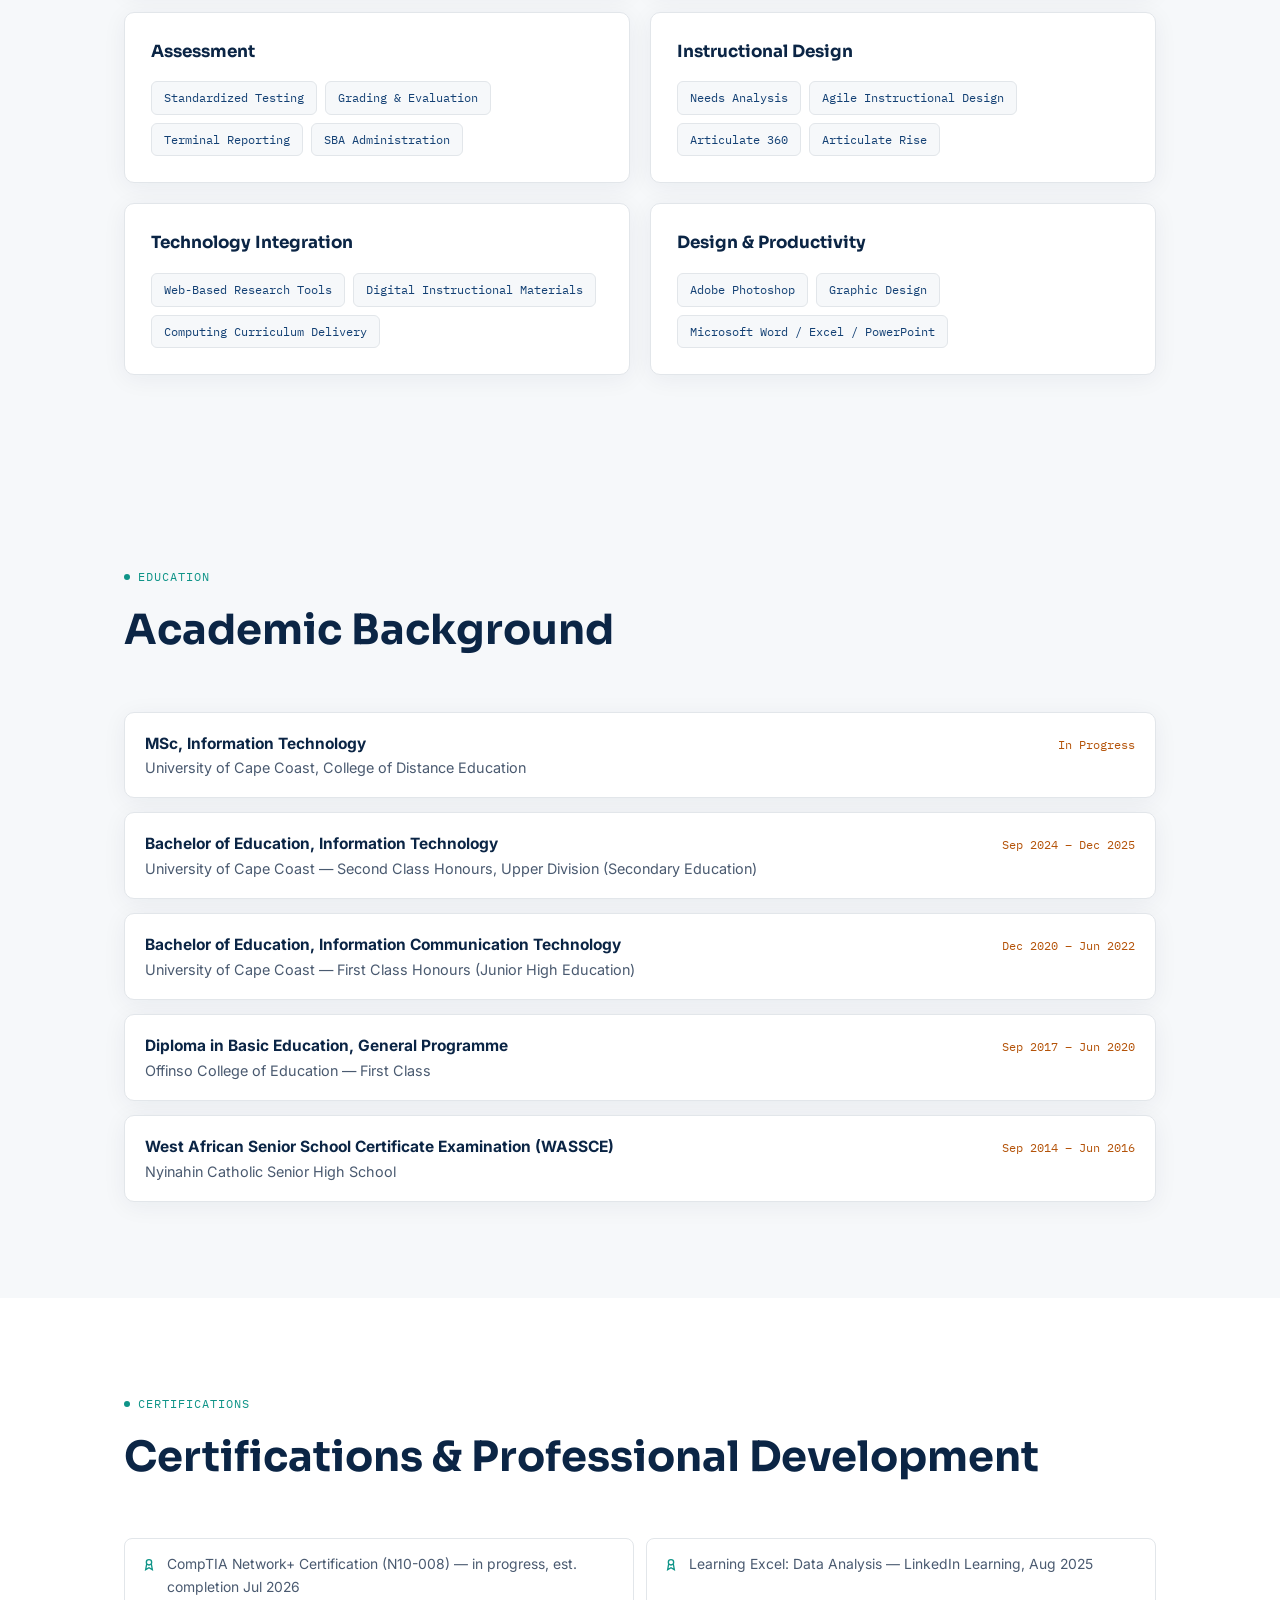
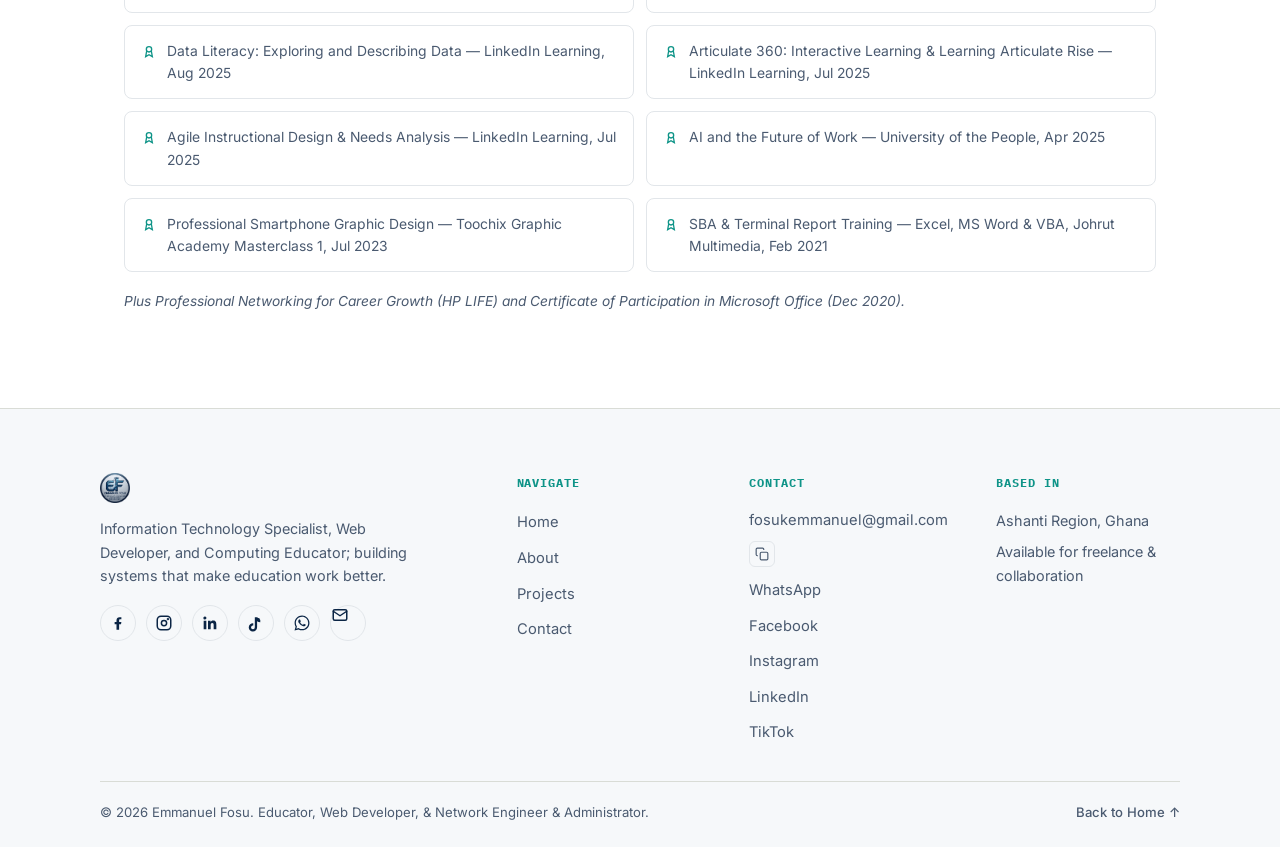
==== commit c2ef3da1: "Remove numbering from section labels in about.html" ====
--- a/about.html
+++ b/about.html
@@ -73,7 +73,7 @@
 
   <section class="about" id="about">
     <div class="section-inner">
-      <p class="section-label mono">01 — Background</p>
+      <p class="section-label mono">Background</p>
       <h2 class="section-title">My Story</h2>
       <div class="about-grid">
         <div class="about-text">
@@ -102,7 +102,7 @@
   <!-- ============ TWO PROFESSIONS ============ -->
   <section class="professions" id="professions">
     <div class="section-inner">
-      <p class="section-label mono">02 — Two Professions</p>
+      <p class="section-label mono">Two Professions</p>
       <h2 class="section-title">IT Specialist &amp; Computing Educator</h2>
       <p class="profession-intro">I work at the intersection of two disciplines; building the technical systems schools and businesses run on, and teaching the next generation how to use them. Here's a closer look at each side of the work.</p>
 
@@ -141,7 +141,7 @@
   <!-- ============ PROFESSIONAL EXPERIENCE ============ -->
   <section class="experience" id="experience">
     <div class="section-inner">
-      <p class="section-label mono">03 — Experience</p>
+      <p class="section-label mono">Experience</p>
       <h2 class="section-title">Professional Experience</h2>
 
       <div class="experience-columns">
@@ -219,7 +219,7 @@
 
   <section class="skills" id="skills">
     <div class="section-inner">
-      <p class="section-label mono">04 — Skills</p>
+      <p class="section-label mono">Skills</p>
       <h2 class="section-title">Skills Profile</h2>
 
       <!-- IT & Technical Skills -->
@@ -385,7 +385,7 @@
   <!-- ============ EDUCATION ============ -->
   <section class="education" id="education">
     <div class="section-inner">
-      <p class="section-label mono">05 — Education</p>
+      <p class="section-label mono">Education</p>
       <h2 class="section-title">Academic Background</h2>
       <div class="education-list">
 
@@ -436,7 +436,7 @@
   <!-- ============ CERTIFICATIONS ============ -->
   <section class="certifications" id="certifications">
     <div class="section-inner">
-      <p class="section-label mono">06 — Certifications</p>
+      <p class="section-label mono">Certifications</p>
       <h2 class="section-title">Certifications &amp; Professional Development</h2>
       <div class="cert-grid">
 
